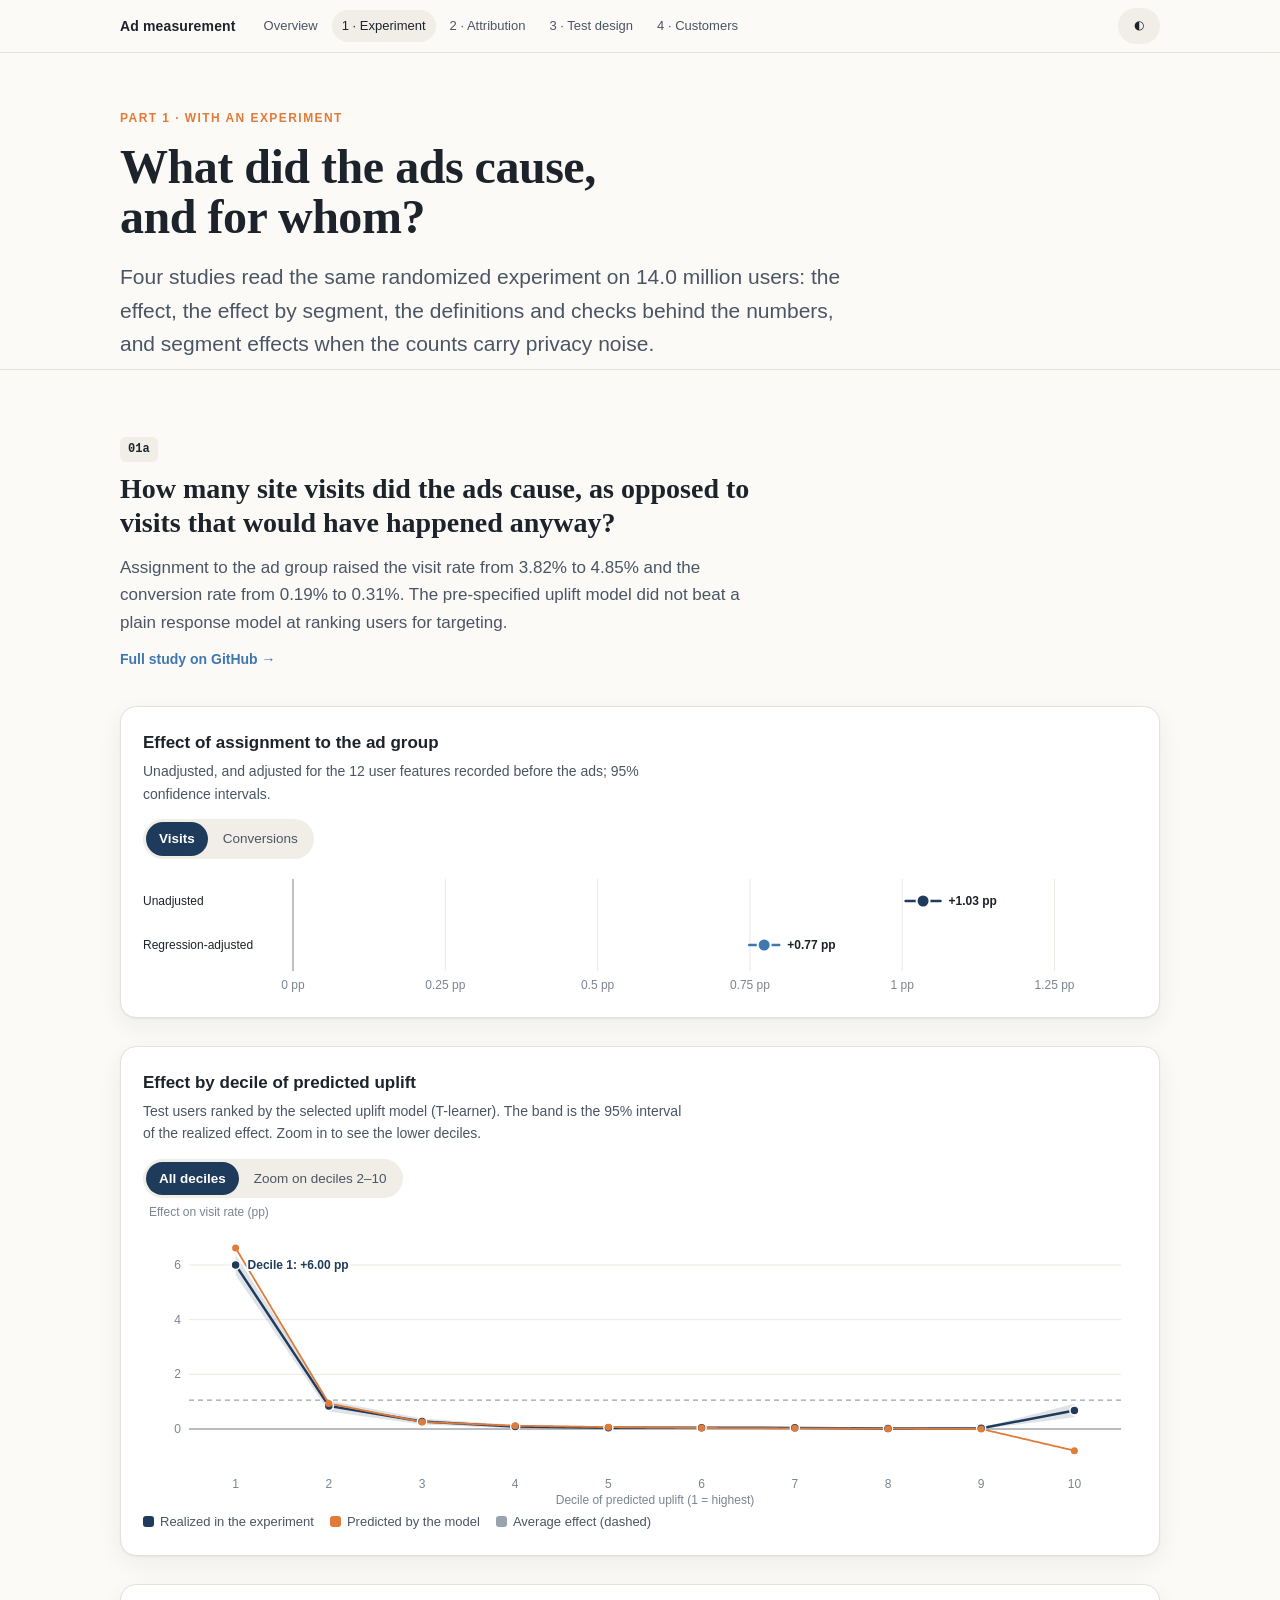
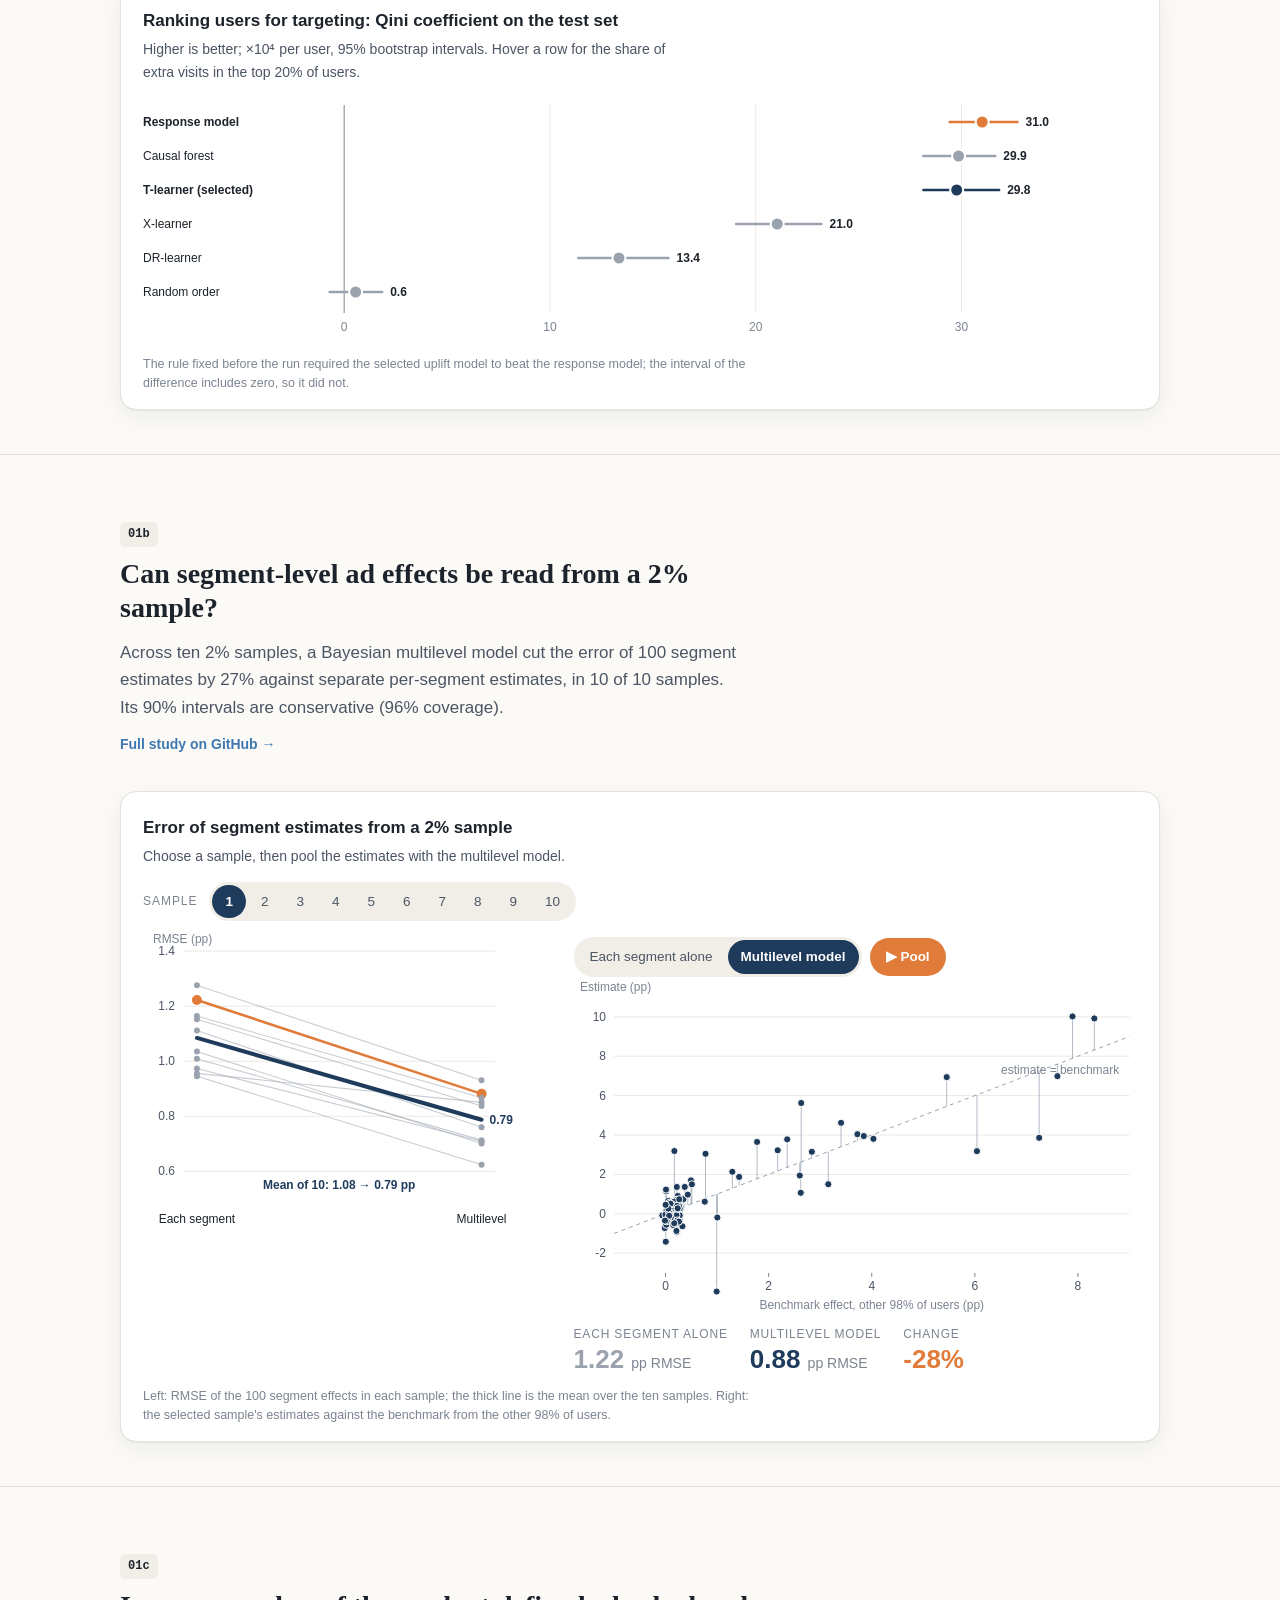
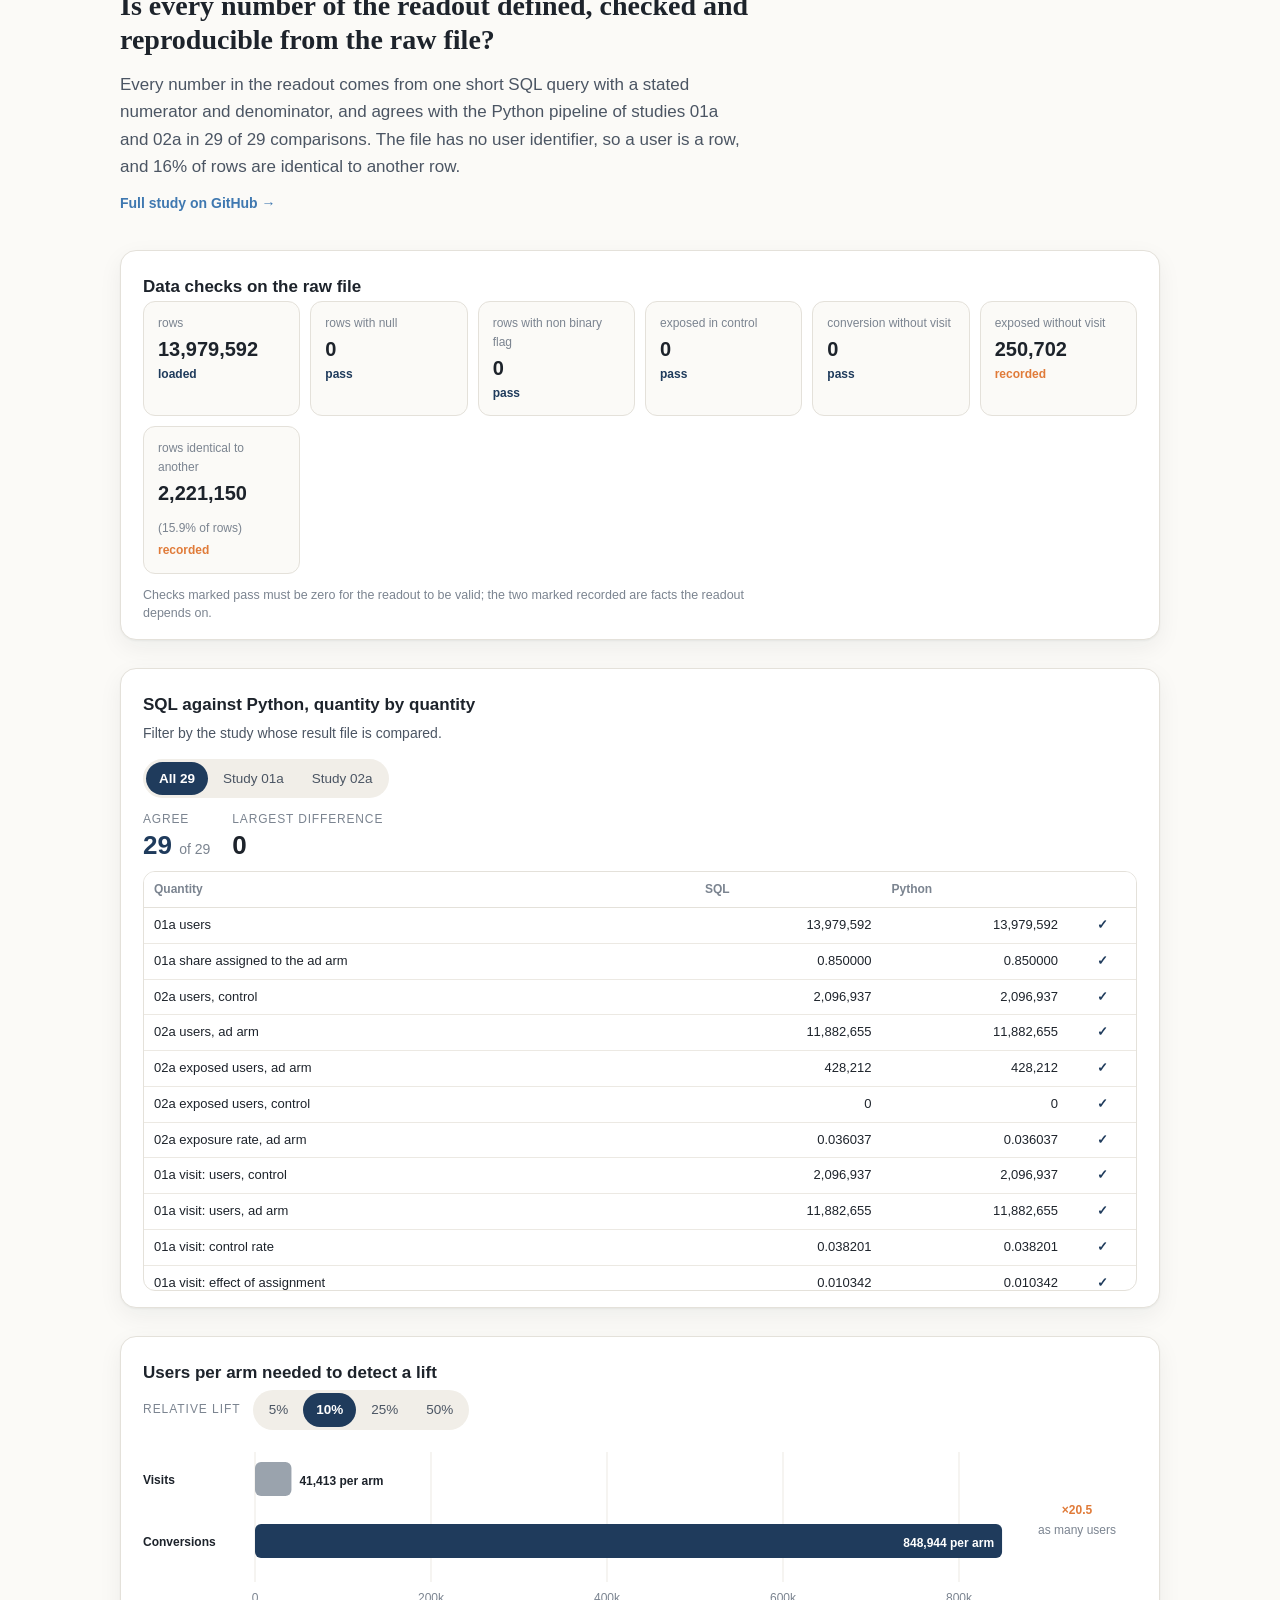
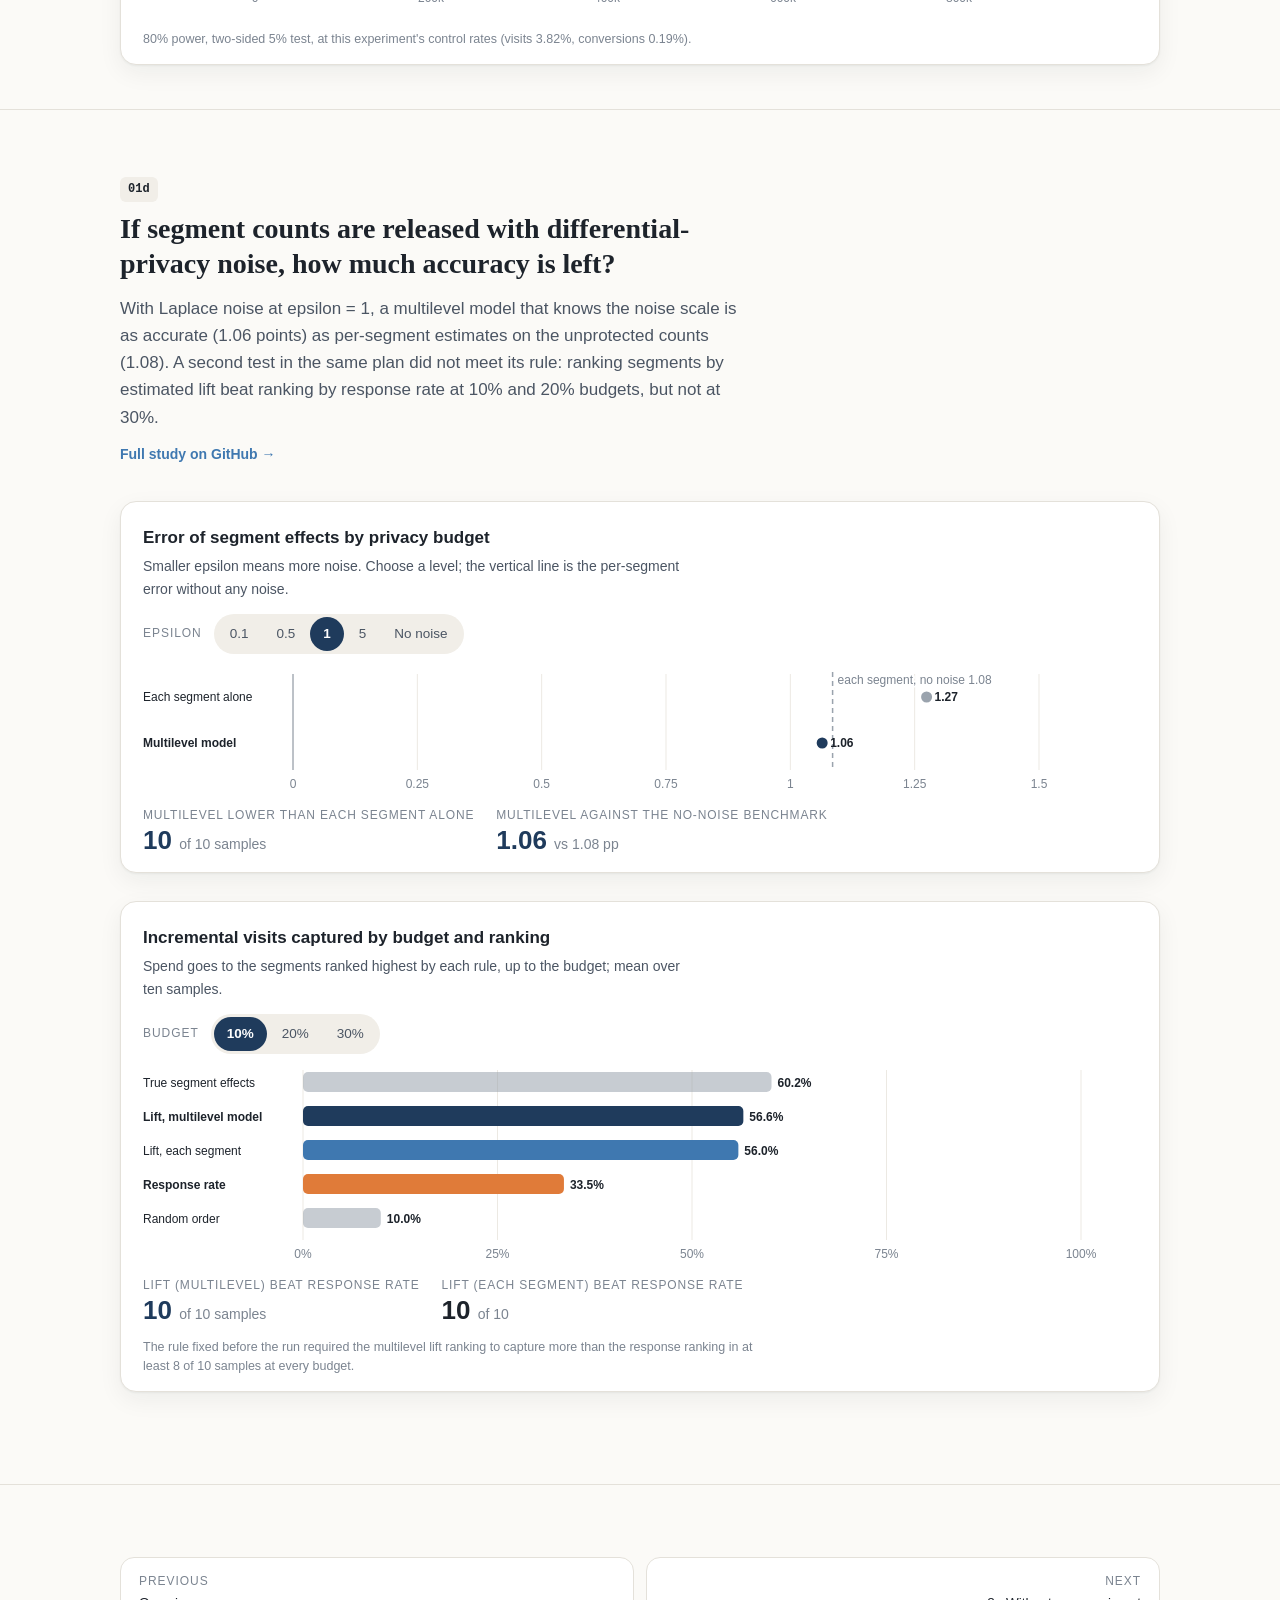
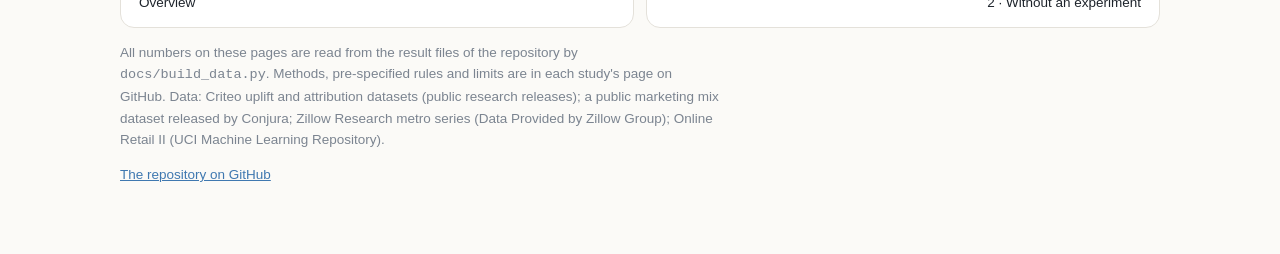
==== docs/01.html @ c1d4cd43 "Separate the 59% lift from the 59-of-100 share in figure 1 - Panel A labels the lifts as relative - " ====
<!doctype html>
<html lang="en">
<head>
<meta charset="utf-8">
<meta name="viewport" content="width=device-width, initial-scale=1">
<title>Ad Measurement: Experiment</title>
<meta name="description" content="Interactive figures for the four studies of one randomized ad experiment.">
<link rel="stylesheet" href="assets/site.css">
</head>
<body data-page="01">
<div class="top"><div class="wrap">
  <a class="brand" href="index.html" style="color:inherit;text-decoration:none">Ad measurement</a>
  <nav id="nav"><a href="index.html" data-page="index">Overview</a><a href="01.html" data-page="01">1 · Experiment</a><a href="02.html" data-page="02">2 · Attribution</a><a href="03.html" data-page="03">3 · Test design</a><a href="04.html" data-page="04">4 · Customers</a></nav>
  <button class="btn ghost toggle-theme" id="theme" type="button" aria-label="Switch light or dark theme">◐</button>
</div></div>
<header class="pagehero"><div class="wrap">
  <div class="kicker">Part 1 · With an experiment</div>
  <h1 class="serif">What did the ads cause, and for whom?</h1>
  <p class="dek">Four studies read the same randomized experiment on 14.0 million users: the effect, the effect by segment, the definitions and checks behind the numbers, and segment effects when the counts carry privacy noise.</p>
</div></header>

<section class="part" id="s01a"><div class="wrap">
  <div class="kicker study-k"><span class="code">01a</span></div>
  <h2 class="serif">How many site visits did the ads cause, as opposed to visits that would have happened anyway?</h2>
  <p class="lead">Assignment to the ad group raised the visit rate from 3.82% to 4.85% and the conversion rate from 0.19% to 0.31%. The pre-specified uplift model did not beat a plain response model at ranking users for targeting.</p>
  <a class="gh" href="https://github.com/lyz44git/ad-measurement-and-metrics/tree/main/01_with_an_experiment/01a_ad_incrementality">Full study on GitHub →</a>
  <div class="card">
    <h3>Effect of assignment to the ad group</h3>
    <p class="sub">Unadjusted, and adjusted for the 12 user features recorded before the ads; 95% confidence intervals.</p>
    <div class="ctrl"><div class="seg" id="seg-01a-eff"></div></div><div id="c-01a-eff"></div>
    
    
  </div>  <div class="card">
    <h3>Effect by decile of predicted uplift</h3>
    <p class="sub">Test users ranked by the selected uplift model (T-learner). The band is the 95% interval of the realized effect. Zoom in to see the lower deciles.</p>
    <div class="ctrl"><div class="seg" id="seg-01a-dec"></div></div><div id="c-01a-dec"></div><div class="legend"><span><i style="background:var(--navy)"></i>Realized in the experiment</span><span><i style="background:var(--orange)"></i>Predicted by the model</span><span><i style="background:var(--grey)"></i>Average effect (dashed)</span></div>
    
    
  </div>  <div class="card">
    <h3>Ranking users for targeting: Qini coefficient on the test set</h3>
    <p class="sub">Higher is better; ×10⁴ per user, 95% bootstrap intervals. Hover a row for the share of extra visits in the top 20% of users.</p>
    <div id="c-01a-qini"></div>
    <p class="note">The rule fixed before the run required the selected uplift model to beat the response model; the interval of the difference includes zero, so it did not.</p>
    
  </div>
</div></section>

<section class="part" id="s01b"><div class="wrap">
  <div class="kicker study-k"><span class="code">01b</span></div>
  <h2 class="serif">Can segment-level ad effects be read from a 2% sample?</h2>
  <p class="lead">Across ten 2% samples, a Bayesian multilevel model cut the error of 100 segment estimates by 27% against separate per-segment estimates, in 10 of 10 samples. Its 90% intervals are conservative (96% coverage).</p>
  <a class="gh" href="https://github.com/lyz44git/ad-measurement-and-metrics/tree/main/01_with_an_experiment/01b_bayesian_segment_effects">Full study on GitHub →</a>
  <div class="card">
    <h3>Error of segment estimates from a 2% sample</h3>
    <p class="sub">Choose a sample, then pool the estimates with the multilevel model.</p>
    <div class="ctrl"><span class="lab">Sample</span><div class="seg" id="seg-samples"></div></div><div class="row2 w"><div><div id="c-slope"></div></div><div><div class="ctrl"><div class="seg" id="seg-pool"><button type="button" data-v="nopool">Each segment alone</button><button type="button" data-v="bayes">Multilevel model</button></div><button class="btn" id="play-pool" type="button">▶ Pool</button></div><div id="c-scatter"></div><div class="readout" id="ro-seg"></div></div></div>
    <p class="note">Left: RMSE of the 100 segment effects in each sample; the thick line is the mean over the ten samples. Right: the selected sample's estimates against the benchmark from the other 98% of users.</p>
    
  </div>
</div></section>

<section class="part" id="s01c"><div class="wrap">
  <div class="kicker study-k"><span class="code">01c</span></div>
  <h2 class="serif">Is every number of the readout defined, checked and reproducible from the raw file?</h2>
  <p class="lead">Every number in the readout comes from one short SQL query with a stated numerator and denominator, and agrees with the Python pipeline of studies 01a and 02a in 29 of 29 comparisons. The file has no user identifier, so a user is a row, and 16% of rows are identical to another row.</p>
  <a class="gh" href="https://github.com/lyz44git/ad-measurement-and-metrics/tree/main/01_with_an_experiment/01c_sql_metric_readout">Full study on GitHub →</a>
  <div class="card">
    <h3>Data checks on the raw file</h3>
    
    <div id="c-01c-checks" class="chks"></div>
    <p class="note">Checks marked pass must be zero for the readout to be valid; the two marked recorded are facts the readout depends on.</p>
    
  </div>  <div class="card">
    <h3>SQL against Python, quantity by quantity</h3>
    <p class="sub">Filter by the study whose result file is compared.</p>
    <div class="ctrl"><div class="seg" id="seg-01c"></div></div><div class="readout" id="ro-01c" style="margin-bottom:10px"></div><div class="tblwrap" id="c-01c-recon"></div>
    
    
  </div>  <div class="card">
    <h3>Users per arm needed to detect a lift</h3>
    
    <div class="ctrl"><span class="lab">Relative lift</span><div class="seg" id="seg-lift"></div></div><div id="c-size"></div>
    <p class="note">80% power, two-sided 5% test, at this experiment's control rates (visits 3.82%, conversions 0.19%).</p>
    
  </div>
</div></section>

<section class="part" id="s01d"><div class="wrap">
  <div class="kicker study-k"><span class="code">01d</span></div>
  <h2 class="serif">If segment counts are released with differential-privacy noise, how much accuracy is left?</h2>
  <p class="lead">With Laplace noise at epsilon = 1, a multilevel model that knows the noise scale is as accurate (1.06 points) as per-segment estimates on the unprotected counts (1.08). A second test in the same plan did not meet its rule: ranking segments by estimated lift beat ranking by response rate at 10% and 20% budgets, but not at 30%.</p>
  <a class="gh" href="https://github.com/lyz44git/ad-measurement-and-metrics/tree/main/01_with_an_experiment/01d_private_segment_effects">Full study on GitHub →</a>
  <div class="card">
    <h3>Error of segment effects by privacy budget</h3>
    <p class="sub">Smaller epsilon means more noise. Choose a level; the vertical line is the per-segment error without any noise.</p>
    <div class="ctrl"><span class="lab">Epsilon</span><div class="seg" id="seg-01d-eps"></div></div><div id="c-01d-eps"></div><div class="readout" id="ro-01d-eps"></div>
    
    
  </div>  <div class="card">
    <h3>Incremental visits captured by budget and ranking</h3>
    <p class="sub">Spend goes to the segments ranked highest by each rule, up to the budget; mean over ten samples.</p>
    <div class="ctrl"><span class="lab">Budget</span><div class="seg" id="seg-01d-budget"></div></div><div id="c-01d-alloc"></div><div class="readout" id="ro-01d-alloc"></div>
    <p class="note">The rule fixed before the run required the multilevel lift ranking to capture more than the response ranking in at least 8 of 10 samples at every budget.</p>
    
  </div>
</div></section>
<footer><div class="wrap">
  <div class="pager"><a href="index.html"><small>Previous</small>Overview</a><a class="next" href="02.html"><small>Next</small>2 · Without an experiment</a></div>
  <p>All numbers on these pages are read from the result files of the repository by <code>docs/build_data.py</code>. Methods, pre-specified rules and limits are in each study's page on GitHub. Data: Criteo uplift and attribution datasets (public research releases); a public marketing mix dataset released by Conjura; Zillow Research metro series (Data Provided by Zillow Group); Online Retail II (UCI Machine Learning Repository).</p>
  <p><a href="https://github.com/lyz44git/ad-measurement-and-metrics">The repository on GitHub</a></p>
</div></footer>
<div id="tip" role="tooltip"></div>
<script src="data.js"></script>
<script src="assets/explorer.js?v=20261118d"></script>
</body>
</html>
---- docs/assets/site.css ----
:root {
  --paper: #fbfaf7; --card: #ffffff; --ink: #1d232b; --ink2: #4b5563; --muted: #7b8490; --rule: #e4e1da; --grid: #ece9e3;
  --navy: #1f3b5c; --blue: #3f78b0; --light: #a9c4de; --pale: #dfe6ee; --grey: #9aa3ad; --orange: #e07b39; --orange-soft: #f6d9c4;
  --chip: #f1eee8; --chip-on: #1f3b5c; --chip-on-ink: #ffffff; --on: #ffffff; --shadow: 0 1px 2px rgba(20,30,40,.05), 0 8px 24px rgba(20,30,40,.06);
}
@media (prefers-color-scheme: dark) {
  :root:not([data-theme="light"]) {
    --paper: #11151b; --card: #171c23; --ink: #e8ebef; --ink2: #b6bec8; --muted: #8b95a1; --rule: #2a313b; --grid: #232a33;
    --navy: #8fb4e0; --blue: #5b93cf; --light: #3d5f86; --pale: #2c3a4b; --grey: #6b7581; --orange: #f0955a; --orange-soft: #4a3020;
    --chip: #222932; --chip-on: #8fb4e0; --chip-on-ink: #11151b; --on: #11151b; --shadow: 0 1px 2px rgba(0,0,0,.3), 0 8px 24px rgba(0,0,0,.25);
  }
}
:root[data-theme="dark"] {
  --paper: #11151b; --card: #171c23; --ink: #e8ebef; --ink2: #b6bec8; --muted: #8b95a1; --rule: #2a313b; --grid: #232a33;
  --navy: #8fb4e0; --blue: #5b93cf; --light: #3d5f86; --pale: #2c3a4b; --grey: #6b7581; --orange: #f0955a; --orange-soft: #4a3020;
  --chip: #222932; --chip-on: #8fb4e0; --chip-on-ink: #11151b; --on: #11151b; --shadow: 0 1px 2px rgba(0,0,0,.3), 0 8px 24px rgba(0,0,0,.25);
}
* { box-sizing: border-box; }
html { scroll-behavior: smooth; }
body { margin: 0; background: var(--paper); color: var(--ink); font: 16px/1.6 -apple-system, BlinkMacSystemFont, "Segoe UI", "Helvetica Neue", Arial, sans-serif; -webkit-font-smoothing: antialiased; }
.wrap { max-width: 1080px; margin: 0 auto; padding: 0 20px; }
.serif { font-family: "Iowan Old Style", "Palatino Linotype", Palatino, Georgia, serif; }
a { color: var(--blue); }

/* header */
.top { position: sticky; top: 0; z-index: 20; background: color-mix(in srgb, var(--paper) 88%, transparent); backdrop-filter: blur(8px); border-bottom: 1px solid var(--rule); }
.top .wrap { display: flex; align-items: center; gap: 18px; height: 52px; overflow-x: auto; scrollbar-width: none; }
.top .brand { font-weight: 650; font-size: 14px; white-space: nowrap; letter-spacing: .01em; }
.top nav { display: flex; gap: 4px; }
.top nav a { color: var(--ink2); text-decoration: none; font-size: 13px; padding: 6px 10px; border-radius: 999px; white-space: nowrap; transition: background .2s, color .2s; }
.top nav a.on, .top nav a:hover { background: var(--chip); color: var(--ink); }

.hero { padding: 72px 0 40px; }
.kicker { text-transform: uppercase; letter-spacing: .12em; font-size: 12px; color: var(--orange); font-weight: 650; }
h1 { font-size: clamp(34px, 6vw, 60px); line-height: 1.04; margin: 14px 0 18px; font-weight: 600; letter-spacing: -.01em; max-width: 15ch; }
.dek { font-size: clamp(17px, 2.2vw, 21px); color: var(--ink2); max-width: 62ch; margin: 0; }
.stats { display: grid; grid-template-columns: repeat(3, 1fr); gap: 1px; background: var(--rule); border: 1px solid var(--rule); border-radius: 14px; overflow: hidden; margin-top: 40px; }
.stat { background: var(--card); padding: 22px 22px 20px; }
.stat .n { font-size: clamp(28px, 4.4vw, 44px); font-weight: 650; font-variant-numeric: tabular-nums; letter-spacing: -.02em; line-height: 1.1; }
.stat .l { color: var(--ink2); font-size: 14px; margin-top: 6px; }
.stat .n .vs { color: var(--muted); font-weight: 400; font-size: .55em; margin: 0 .25em; }
.stat .n .o { color: var(--orange); }

/* sections */
section.part { padding: 64px 0 16px; border-top: 1px solid var(--rule); }
.part h2 { font-size: clamp(26px, 3.6vw, 36px); line-height: 1.15; margin: 10px 0 14px; font-weight: 600; max-width: 26ch; }
.part > .wrap > p.lead { color: var(--ink2); max-width: 66ch; margin: 0 0 8px; font-size: 17px; }
.card { background: var(--card); border: 1px solid var(--rule); border-radius: 16px; box-shadow: var(--shadow); padding: 22px 22px 16px; margin: 28px 0; }
.card h3 { font-size: 17px; margin: 0; font-weight: 650; }
.card .sub { color: var(--ink2); font-size: 14px; margin: 4px 0 14px; max-width: 70ch; }
.card .note { color: var(--muted); font-size: 12.5px; margin: 12px 0 0; line-height: 1.5; max-width: 90ch; }
.card .src { font-size: 12px; color: var(--muted); margin-top: 6px; }
.card .src a { color: var(--muted); }
.row2 { display: grid; grid-template-columns: minmax(0, 1fr) minmax(0, 1fr); gap: 28px; align-items: start; }
.row2 > *, .card { min-width: 0; }
.row2.w { grid-template-columns: minmax(0, 5fr) minmax(0, 7fr); }
.row2.v { grid-template-columns: minmax(0, 7fr) minmax(0, 5fr); }
@media (max-width: 760px) { .row2, .row2.w, .row2.v { grid-template-columns: minmax(0, 1fr); } .stats { grid-template-columns: 1fr; } .hero { padding-top: 44px; } }

/* controls */
.ctrl { display: flex; flex-wrap: wrap; gap: 8px; align-items: center; margin: 4px 0 12px; }
.ctrl .lab { font-size: 12px; color: var(--muted); text-transform: uppercase; letter-spacing: .08em; margin-right: 4px; }
.seg { display: inline-flex; background: var(--chip); border-radius: 999px; padding: 3px; gap: 2px; flex-wrap: wrap; }
.seg button, .btn { font: inherit; font-size: 13.5px; border: 0; background: transparent; color: var(--ink2); padding: 6px 13px; border-radius: 999px; cursor: pointer; transition: background .2s, color .2s, transform .1s; }
.seg button[aria-pressed="true"] { background: var(--chip-on); color: var(--chip-on-ink); font-weight: 600; }
.seg button:hover:not([aria-pressed="true"]) { color: var(--ink); }
.btn { background: var(--orange); color: var(--on); font-weight: 600; padding: 8px 16px; }
.btn.ghost { background: var(--chip); color: var(--ink); font-weight: 500; }
.btn:active, .seg button:active { transform: scale(.97); }
button:focus-visible { outline: 2px solid var(--orange); outline-offset: 2px; }

/* readouts */
.readout { display: flex; gap: 22px; flex-wrap: wrap; margin: 6px 0 0; }
.readout .k { font-size: 12px; color: var(--muted); text-transform: uppercase; letter-spacing: .07em; }
.readout .v { font-size: 26px; font-weight: 650; font-variant-numeric: tabular-nums; line-height: 1.2; }
.readout .v small { font-size: 14px; color: var(--muted); font-weight: 500; }
.legend { display: flex; flex-wrap: wrap; gap: 6px 16px; font-size: 13px; color: var(--ink2); margin: 2px 0 6px; }
.legend i { display: inline-block; width: 11px; height: 11px; border-radius: 3px; margin-right: 6px; vertical-align: -1px; }
.legend b { font-variant-numeric: tabular-nums; color: var(--ink); font-weight: 600; }

/* svg */
svg { display: block; overflow: visible; max-width: 100%; }
svg text { fill: var(--ink2); font-size: 12px; font-family: inherit; }
svg .t-ink { fill: var(--ink); }
svg .t-strong { fill: var(--ink); font-weight: 650; }
svg .t-muted { fill: var(--muted); }
svg .t-orange { fill: var(--orange); font-weight: 650; }
svg .t-navy { fill: var(--navy); font-weight: 650; }
svg .t-on { fill: var(--on); }
svg .halo { paint-order: stroke; stroke: var(--card); stroke-width: 4px; stroke-linejoin: round; }
svg .axis { stroke: var(--muted); stroke-width: 1; }
svg .gridl { stroke: var(--grid); stroke-width: 1; }
svg .f-navy { fill: var(--navy); } svg .f-blue { fill: var(--blue); } svg .f-light { fill: var(--light); } svg .f-pale { fill: var(--pale); }
svg .f-grey { fill: var(--grey); } svg .f-orange { fill: var(--orange); } svg .f-osoft { fill: var(--orange-soft); } svg .f-card { fill: var(--card); }
svg .s-navy { stroke: var(--navy); } svg .s-grey { stroke: var(--grey); } svg .s-orange { stroke: var(--orange); } svg .s-blue { stroke: var(--blue); } svg .s-card { stroke: var(--card); }
svg .sq { transition: fill .45s ease; }
svg .hot { cursor: pointer; }
.fade { transition: opacity .4s ease; }

#tip { position: fixed; pointer-events: none; z-index: 50; background: var(--ink); color: var(--paper); font-size: 12.5px; line-height: 1.4; padding: 7px 10px; border-radius: 8px; opacity: 0; transform: translateY(4px); transition: opacity .12s, transform .12s; max-width: 260px; }
#tip.on { opacity: 1; transform: none; }

footer { border-top: 1px solid var(--rule); margin-top: 48px; padding: 32px 0 60px; color: var(--muted); font-size: 13.5px; }
footer p { max-width: 80ch; }
.toggle-theme { margin-left: auto; font-size: 12px; }

/* study pages */
.pagehero { padding: 56px 0 8px; }
.pagehero h1 { font-size: clamp(30px, 5vw, 48px); max-width: 22ch; }
.study-k { display: inline-flex; gap: 10px; align-items: center; }
.study-k .code { font-family: ui-monospace, SFMono-Regular, Menlo, monospace; font-size: 12px; background: var(--chip); color: var(--ink); padding: 3px 8px; border-radius: 6px; letter-spacing: 0; text-transform: none; }
.gh { display: inline-flex; align-items: center; gap: 6px; font-size: 14px; font-weight: 600; text-decoration: none; color: var(--blue); margin: 4px 0 8px; }
.gh:hover { text-decoration: underline; }
.explore { display: flex; justify-content: flex-end; margin: -8px 0 8px; }
.explore a { font-size: 14px; font-weight: 600; text-decoration: none; color: var(--chip-on-ink); background: var(--chip-on); padding: 9px 16px; border-radius: 999px; }
.pager { display: flex; justify-content: space-between; gap: 12px; margin: 40px 0 0; flex-wrap: wrap; }
.pager a { flex: 1 1 240px; border: 1px solid var(--rule); background: var(--card); border-radius: 14px; padding: 14px 18px; text-decoration: none; color: var(--ink); }
.pager a small { display: block; color: var(--muted); font-size: 12px; text-transform: uppercase; letter-spacing: .08em; }
.pager a.next { text-align: right; }
.chks { display: grid; grid-template-columns: repeat(auto-fill, minmax(150px, 1fr)); gap: 10px; }
.chk { border: 1px solid var(--rule); border-radius: 12px; padding: 12px 14px; background: var(--paper); }
.chk .k { font-size: 12px; color: var(--muted); }
.chk .v { font-size: 20px; font-weight: 650; font-variant-numeric: tabular-nums; }
.chk .v small { font-size: 12px; color: var(--muted); font-weight: 500; }
.chk .s { font-size: 12px; font-weight: 600; color: var(--navy); }
.chk.info .s { color: var(--orange); }
.tblwrap { max-height: 420px; overflow: auto; border: 1px solid var(--rule); border-radius: 12px; }
.tbl { width: 100%; border-collapse: collapse; font-size: 13px; }
.tbl th { position: sticky; top: 0; background: var(--card); text-align: left; font-weight: 600; color: var(--muted); font-size: 12px; padding: 8px 10px; border-bottom: 1px solid var(--rule); }
.tbl td { padding: 7px 10px; border-bottom: 1px solid var(--grid); }
.tbl td.num { text-align: right; font-variant-numeric: tabular-nums; white-space: nowrap; }
.tbl td.ok { color: var(--navy); font-weight: 700; text-align: center; }
.tbl tbody tr { animation: rowin .35s ease both; }
@keyframes rowin { from { opacity: 0; transform: translateY(4px); } to { opacity: 1; transform: none; } }
@media (prefers-reduced-motion: reduce) { .tbl tbody tr { animation: none; } }
.heat { width: 100%; border-collapse: separate; border-spacing: 4px; font-size: 13px; }
.heat th { font-weight: 600; color: var(--muted); font-size: 12px; text-align: left; padding: 4px 6px; }
.heat thead th { text-align: center; }
.heat td { position: relative; height: 46px; border-radius: 8px; text-align: center; font-weight: 650; font-variant-numeric: tabular-nums; background: color-mix(in srgb, var(--navy) calc(var(--a) * 100%), var(--paper)); transition: transform .15s, box-shadow .15s; }
.heat td span { position: relative; color: var(--ink); }
.heat td[style*="--a:0.9"] span, .heat td[style*="--a:1.0"] span, .heat td[style*="--a:0.6"] span, .heat td[style*="--a:0.7"] span, .heat td[style*="--a:0.8"] span { color: var(--on); }
.heat tr.hl th { color: var(--ink); }
.heat td.hl, .heat tr.hl td { box-shadow: inset 0 0 0 2px var(--orange); }
details.more { margin-top: 10px; }
details.more summary { cursor: pointer; font-weight: 600; font-size: 14px; color: var(--ink2); }
@media (max-width: 760px) { .heat { font-size: 12px; border-spacing: 2px; } .heat td { height: 40px; } }
body:not([data-page="index"]) .part h2 { font-size: clamp(22px, 2.8vw, 28px); max-width: 46ch; line-height: 1.22; }
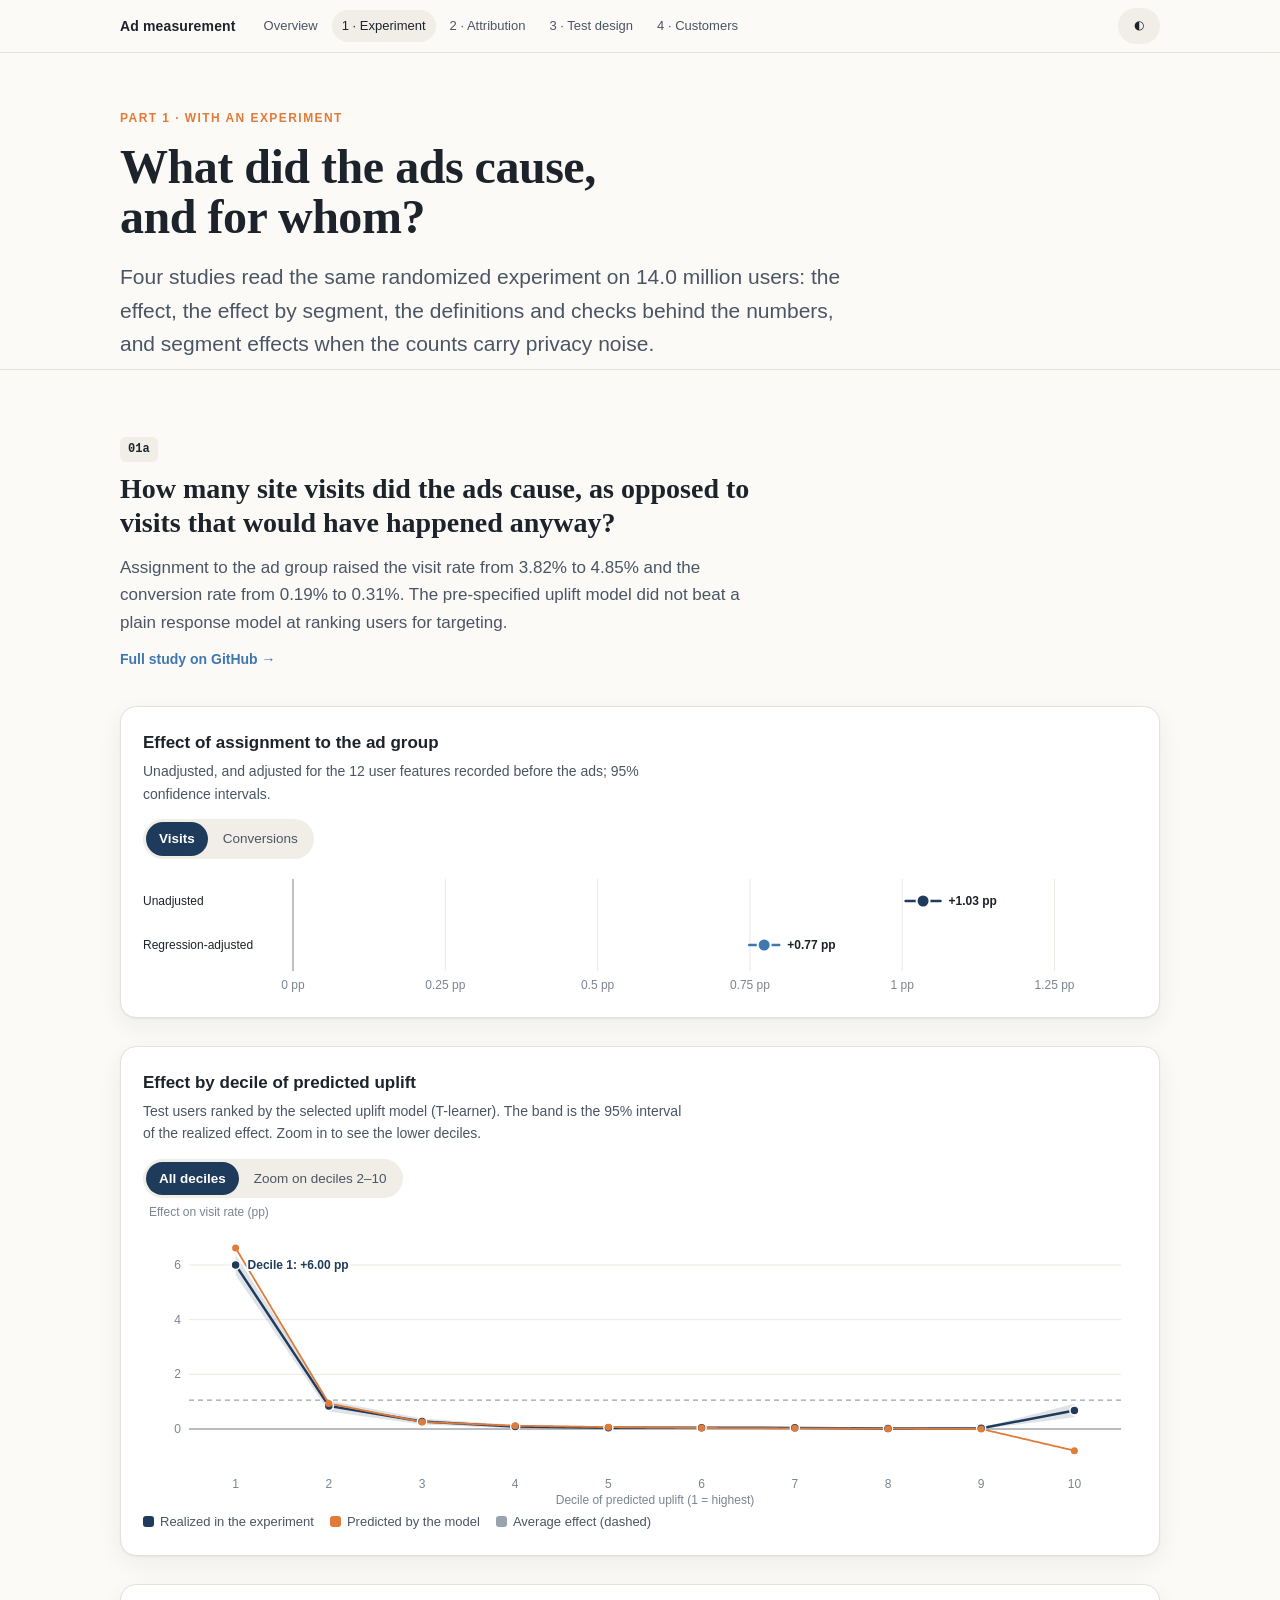
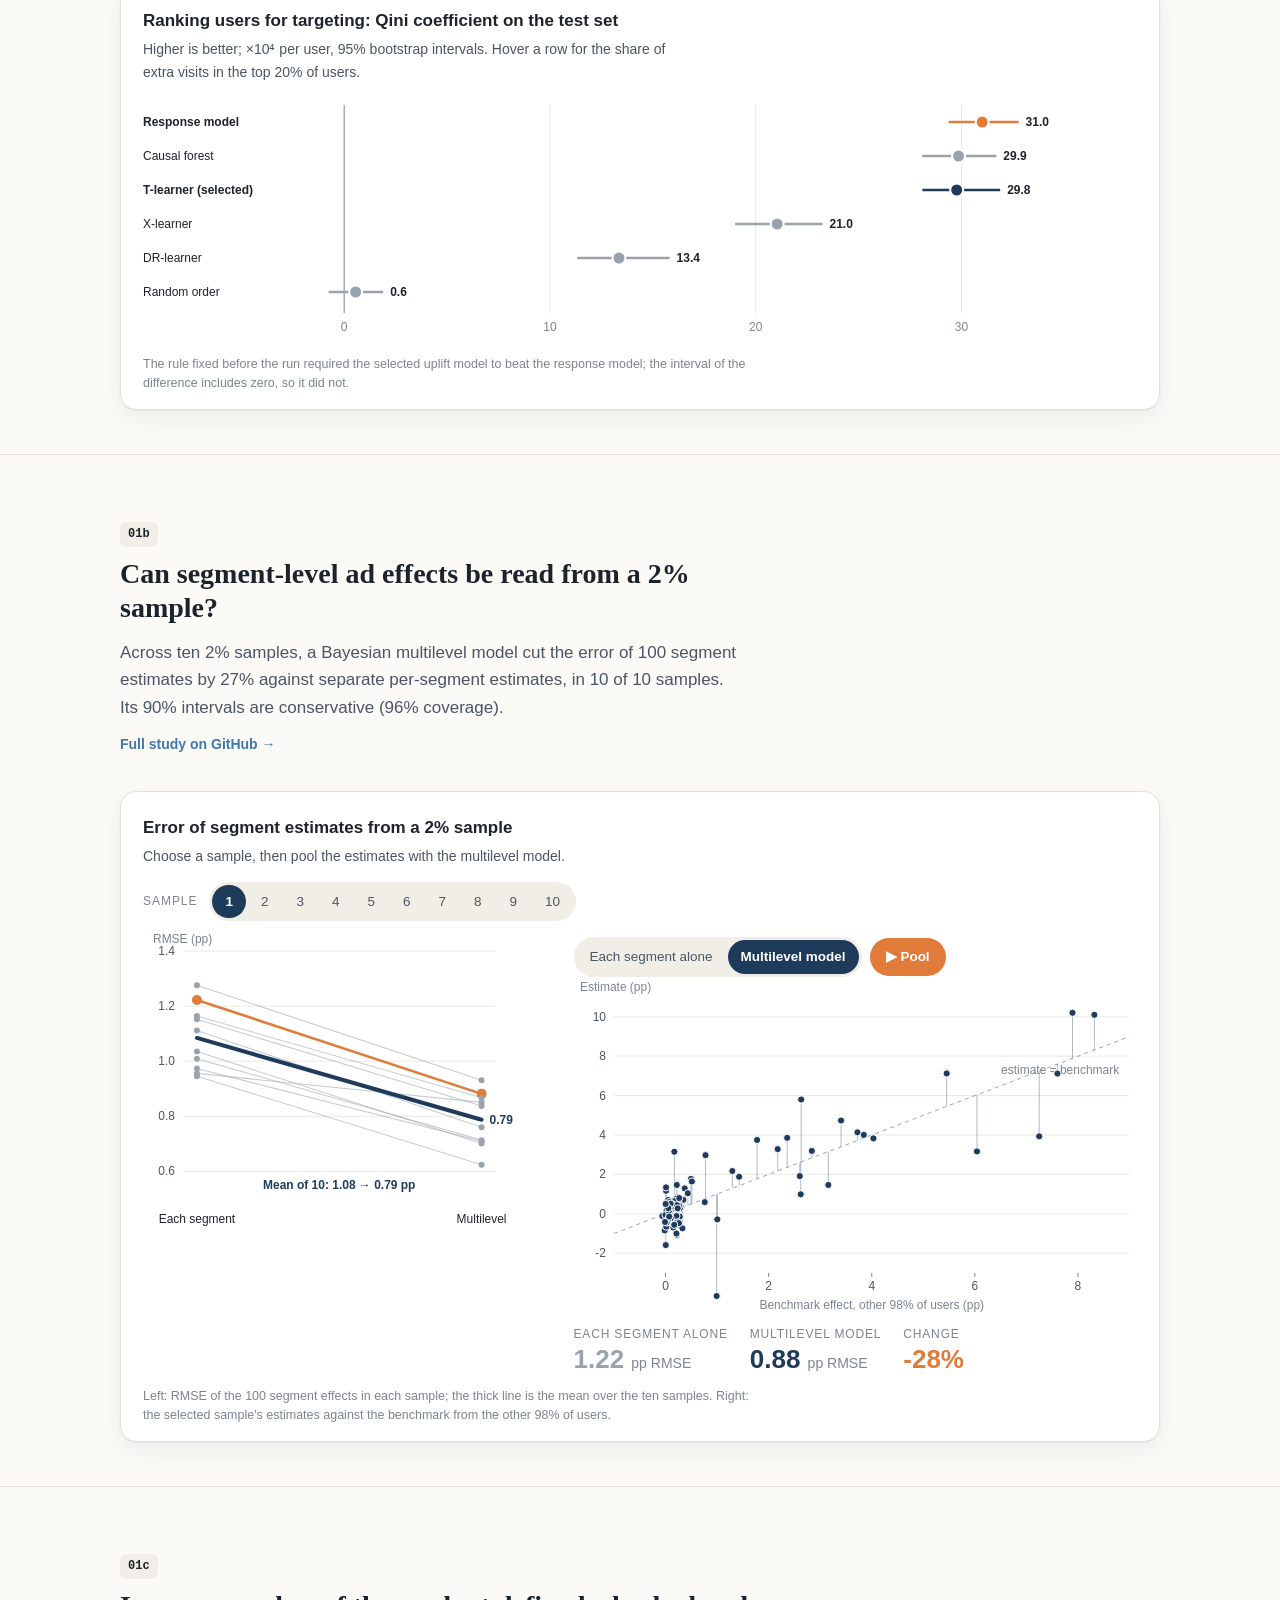
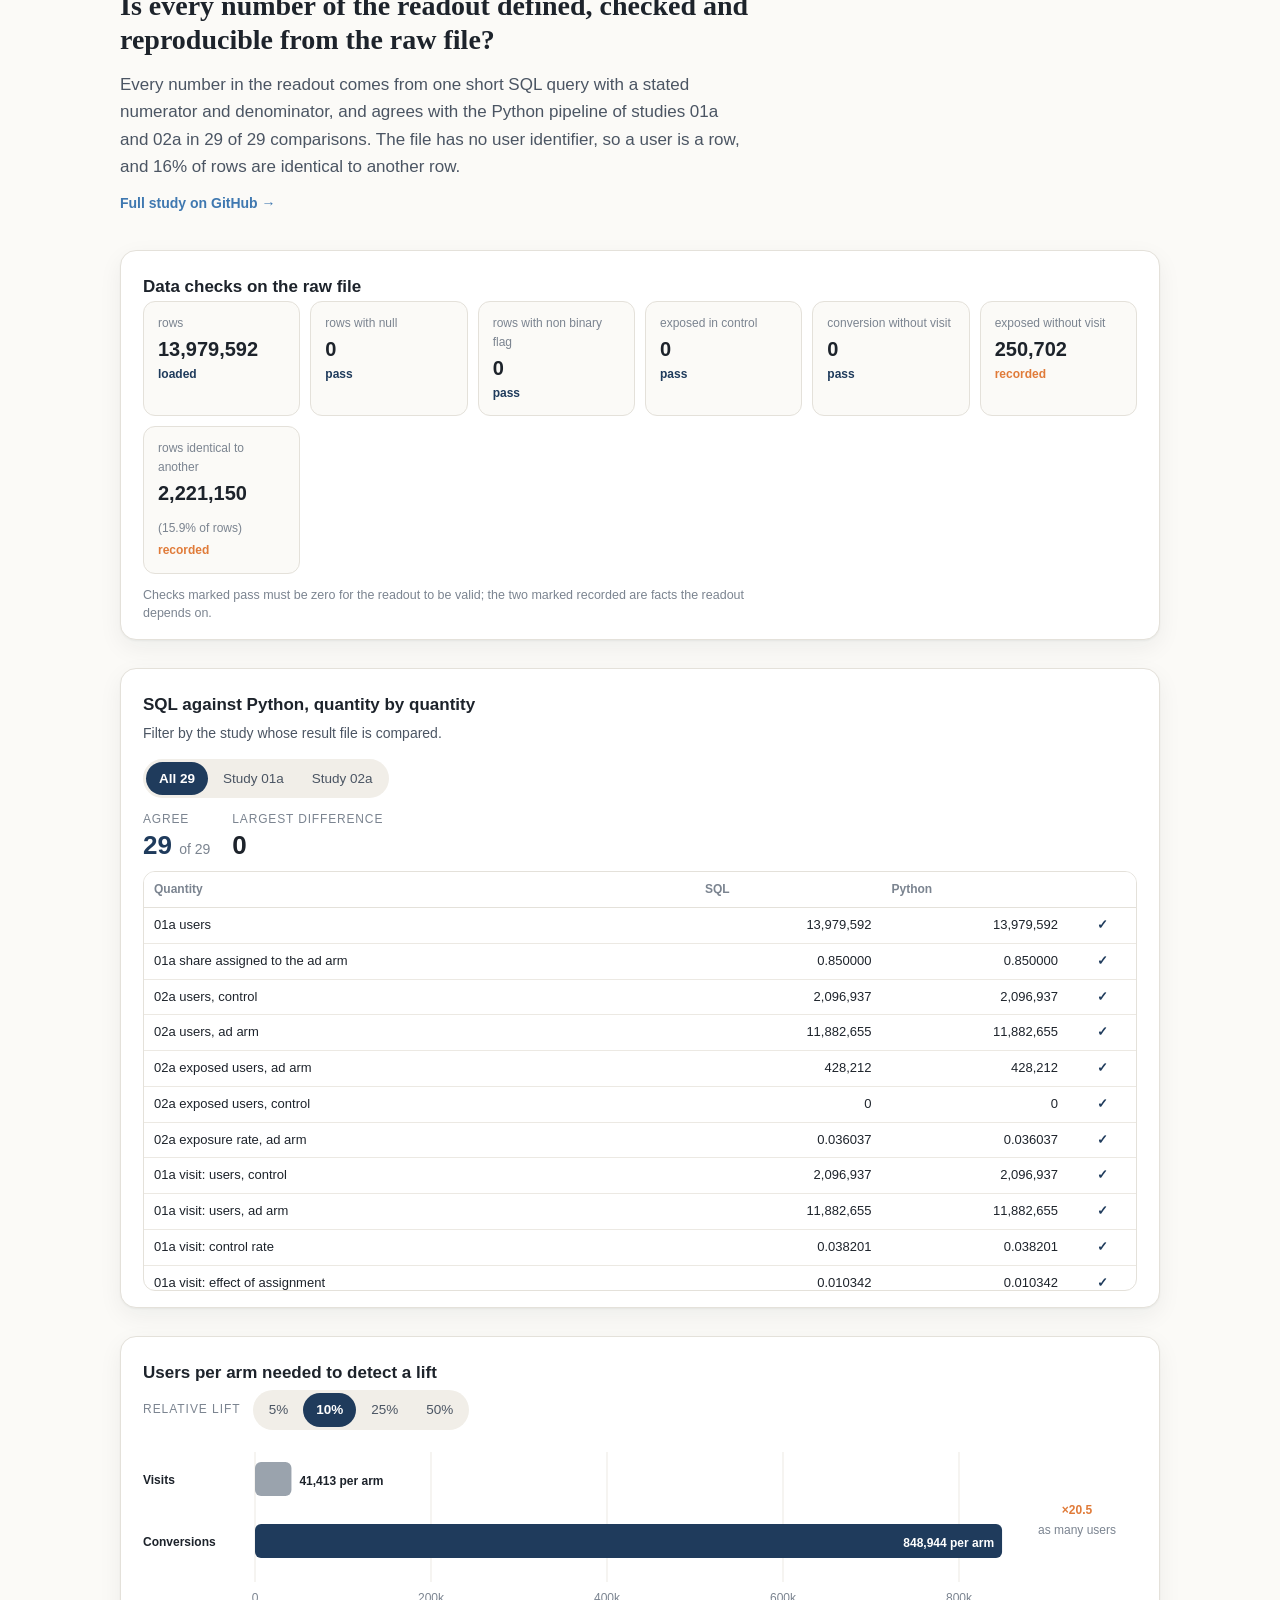
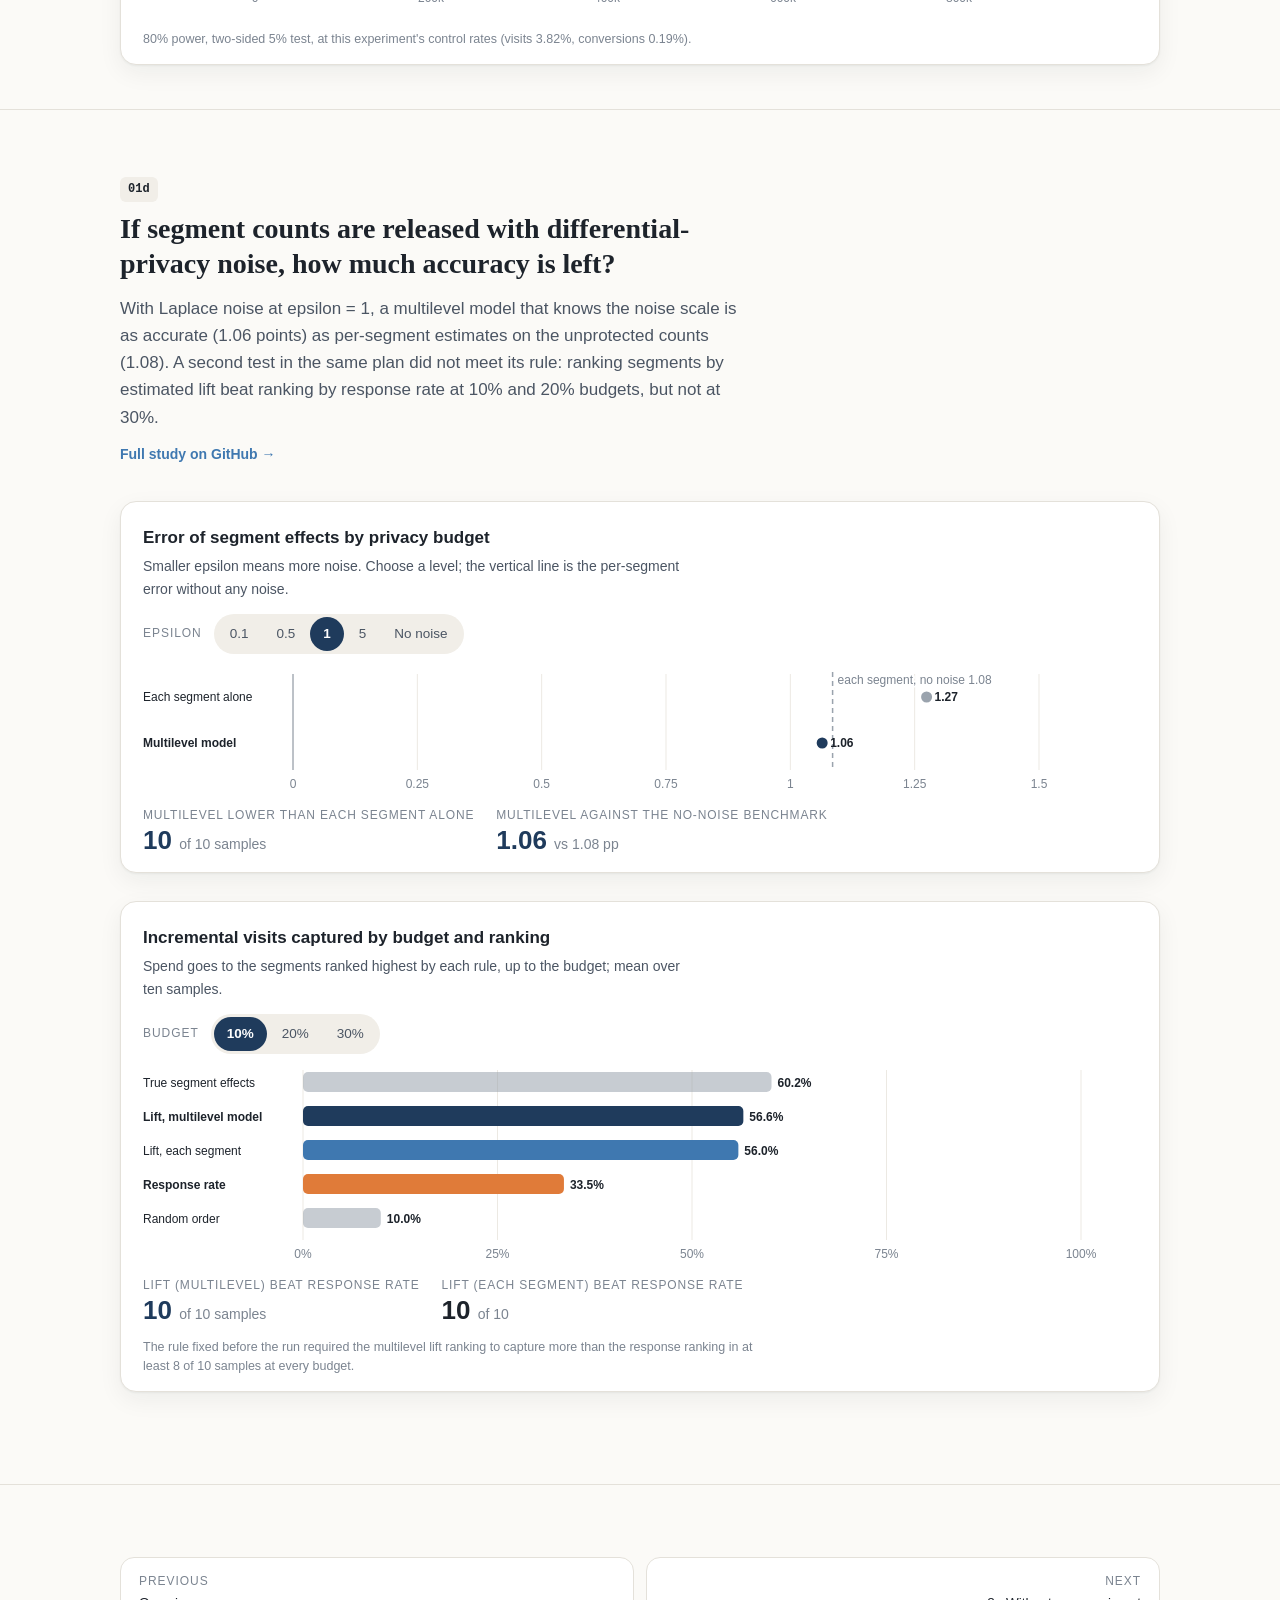
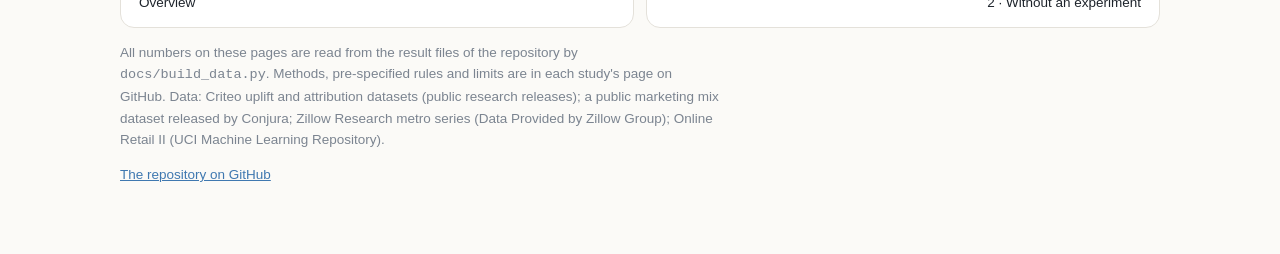
==== commit 0b4b1d39: "Decile panel on a broken axis with continuous lines; rates chart shows only relative changes - Effec" ====
--- a/docs/01.html
+++ b/docs/01.html
@@ -111,6 +111,6 @@
 </div></footer>
 <div id="tip" role="tooltip"></div>
 <script src="data.js"></script>
-<script src="assets/explorer.js?v=20261118d"></script>
+<script src="assets/explorer.js?v=20261118f"></script>
 </body>
 </html>
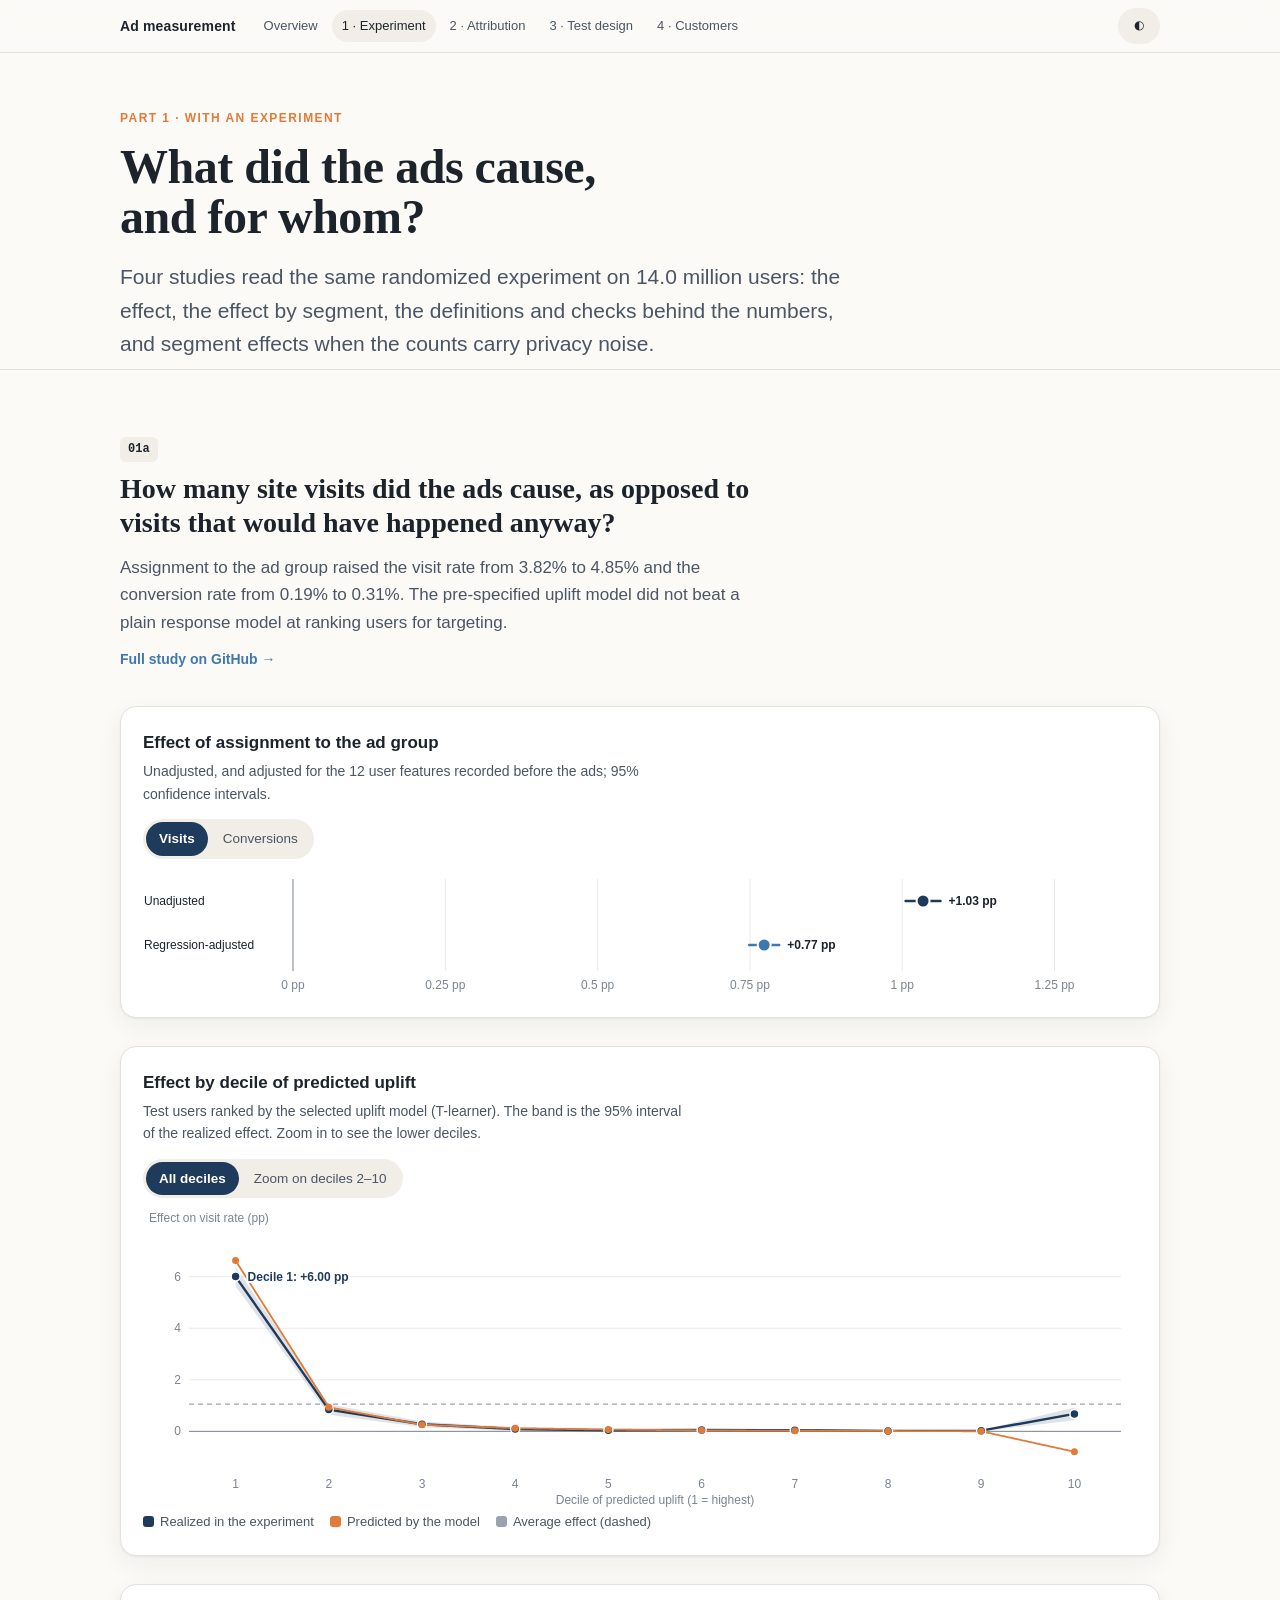
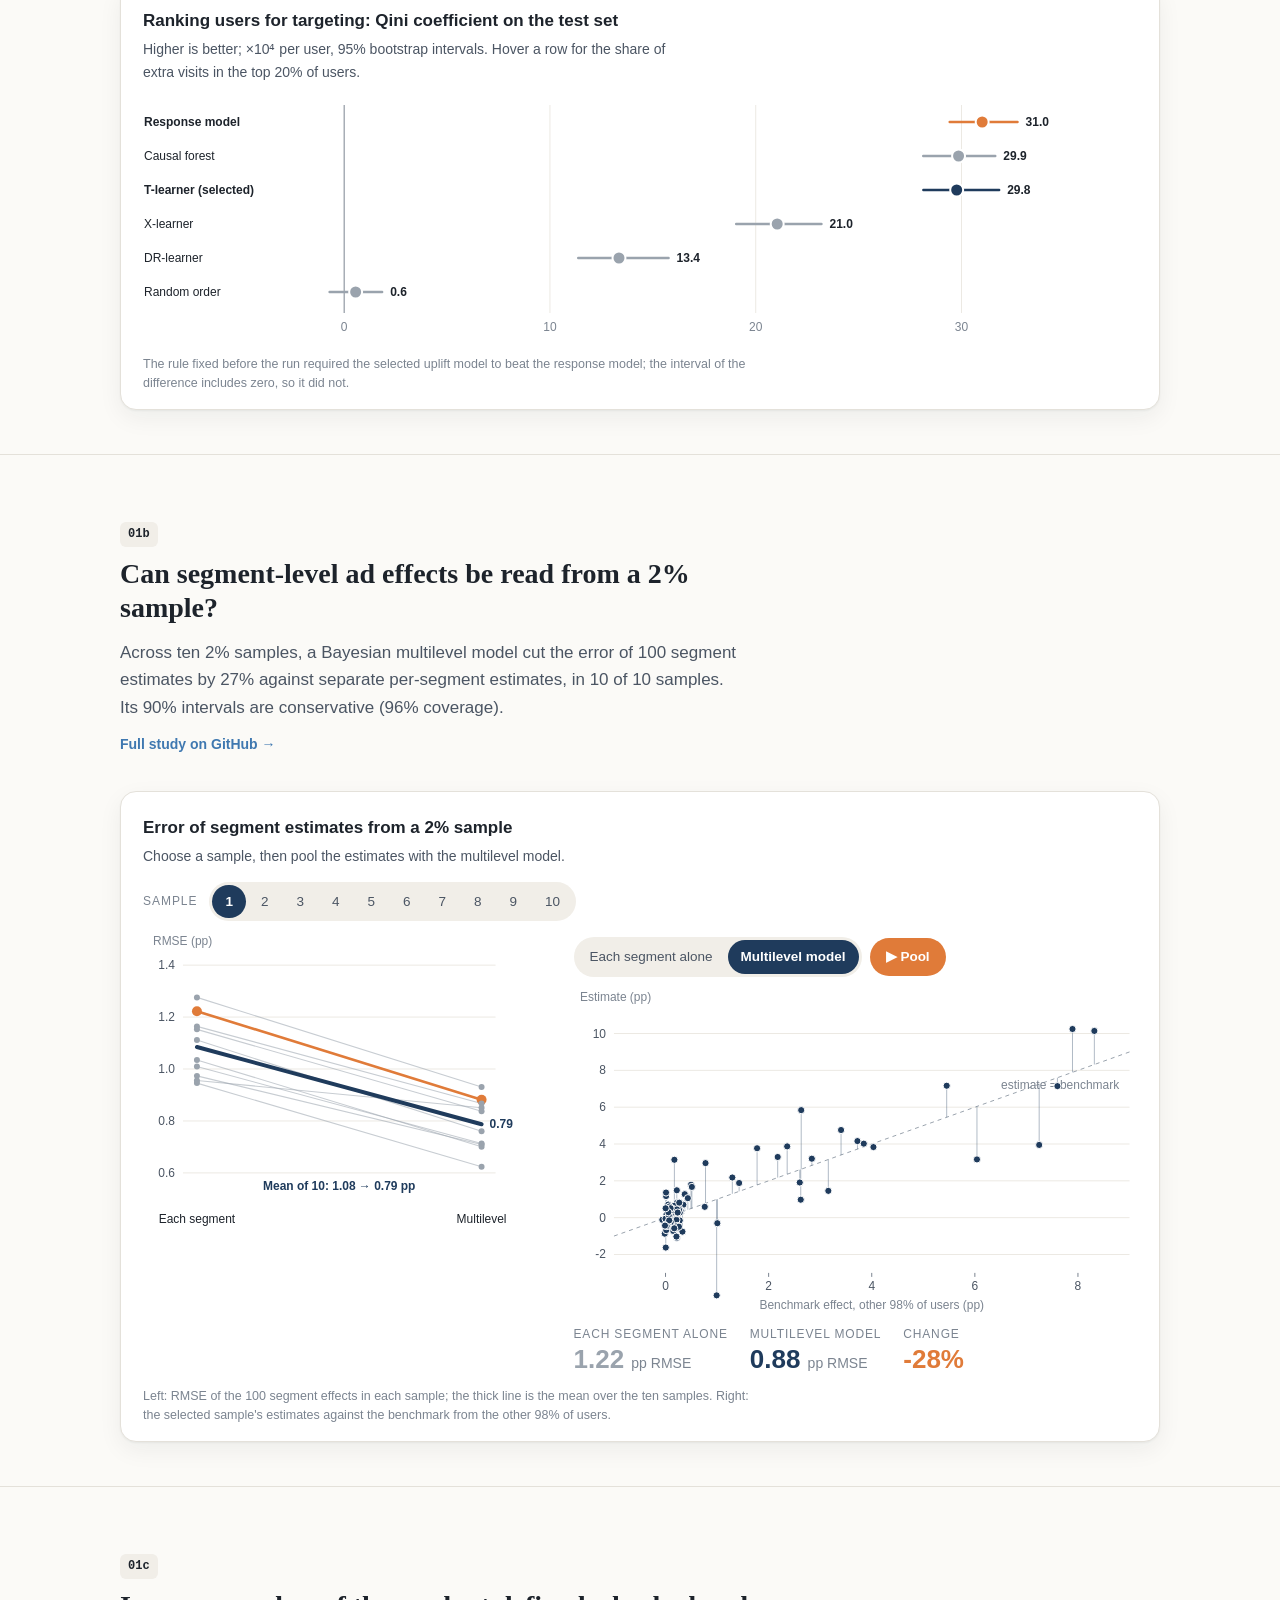
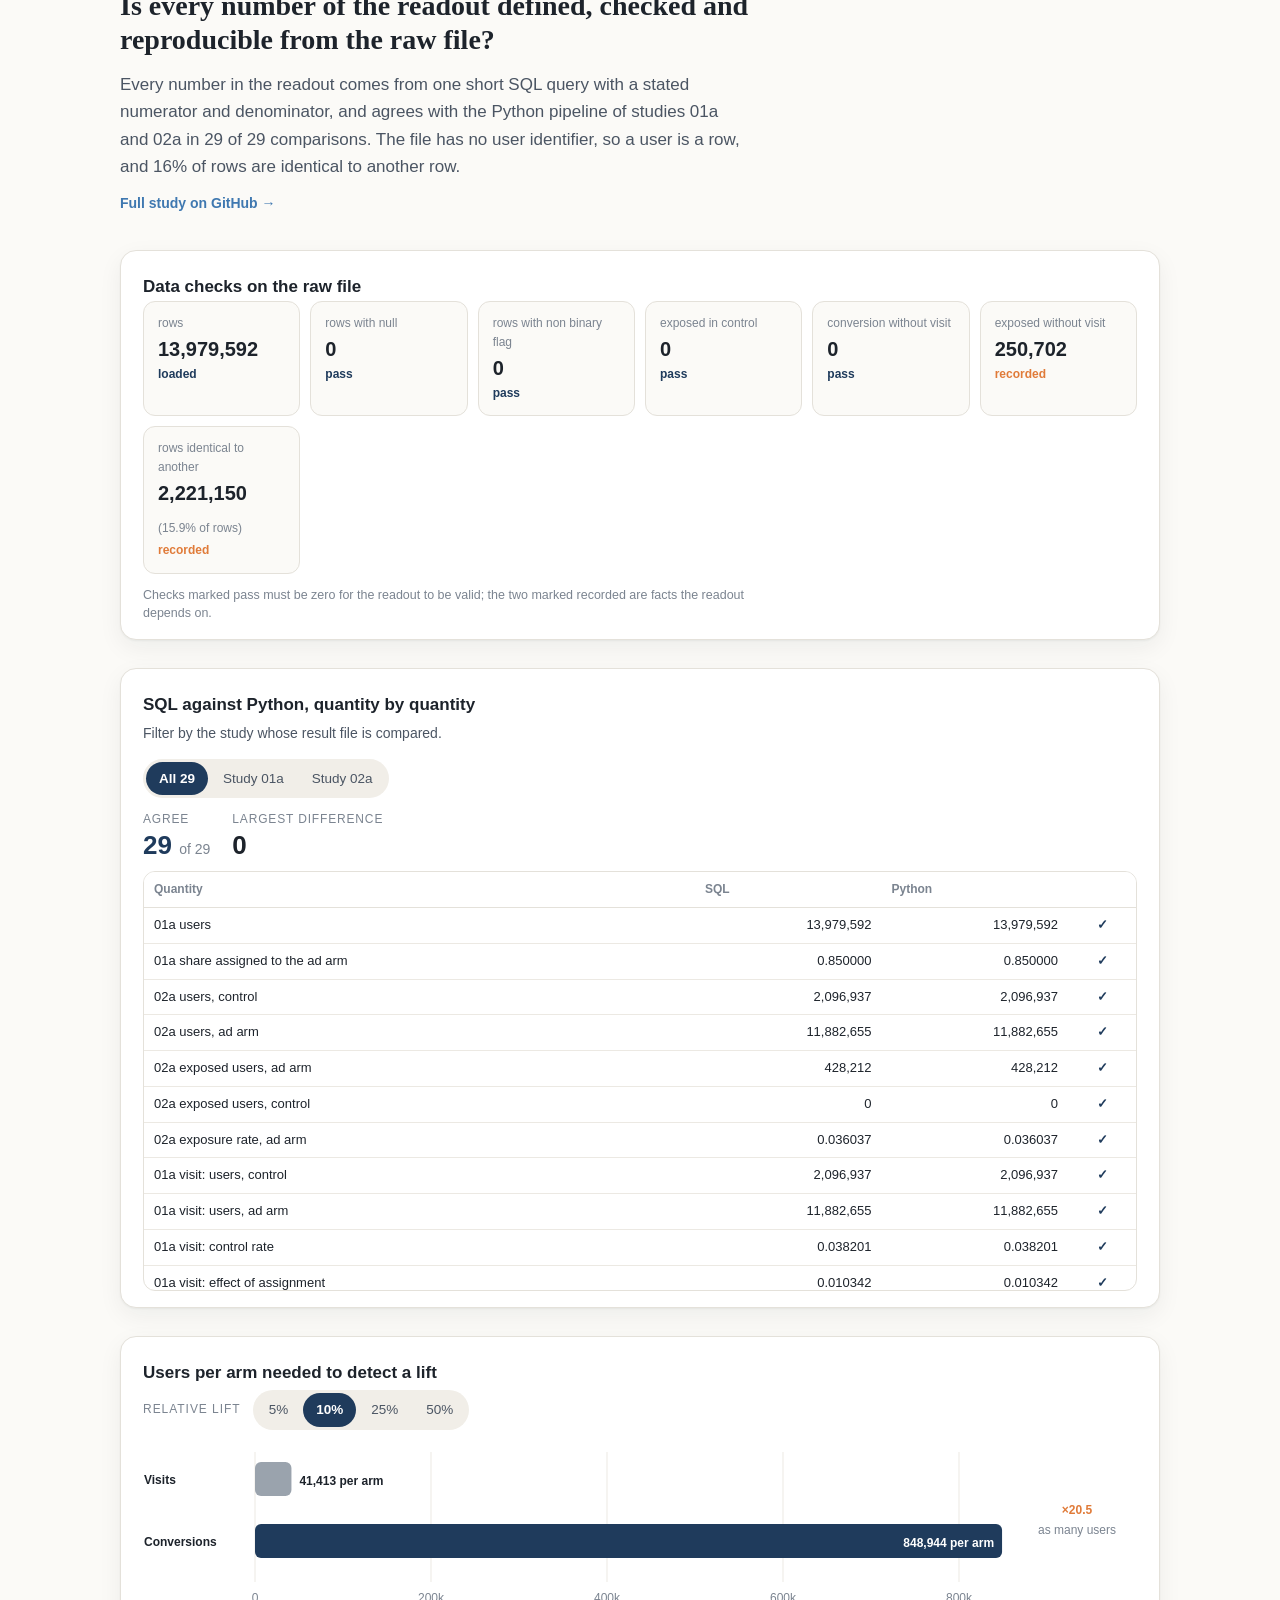
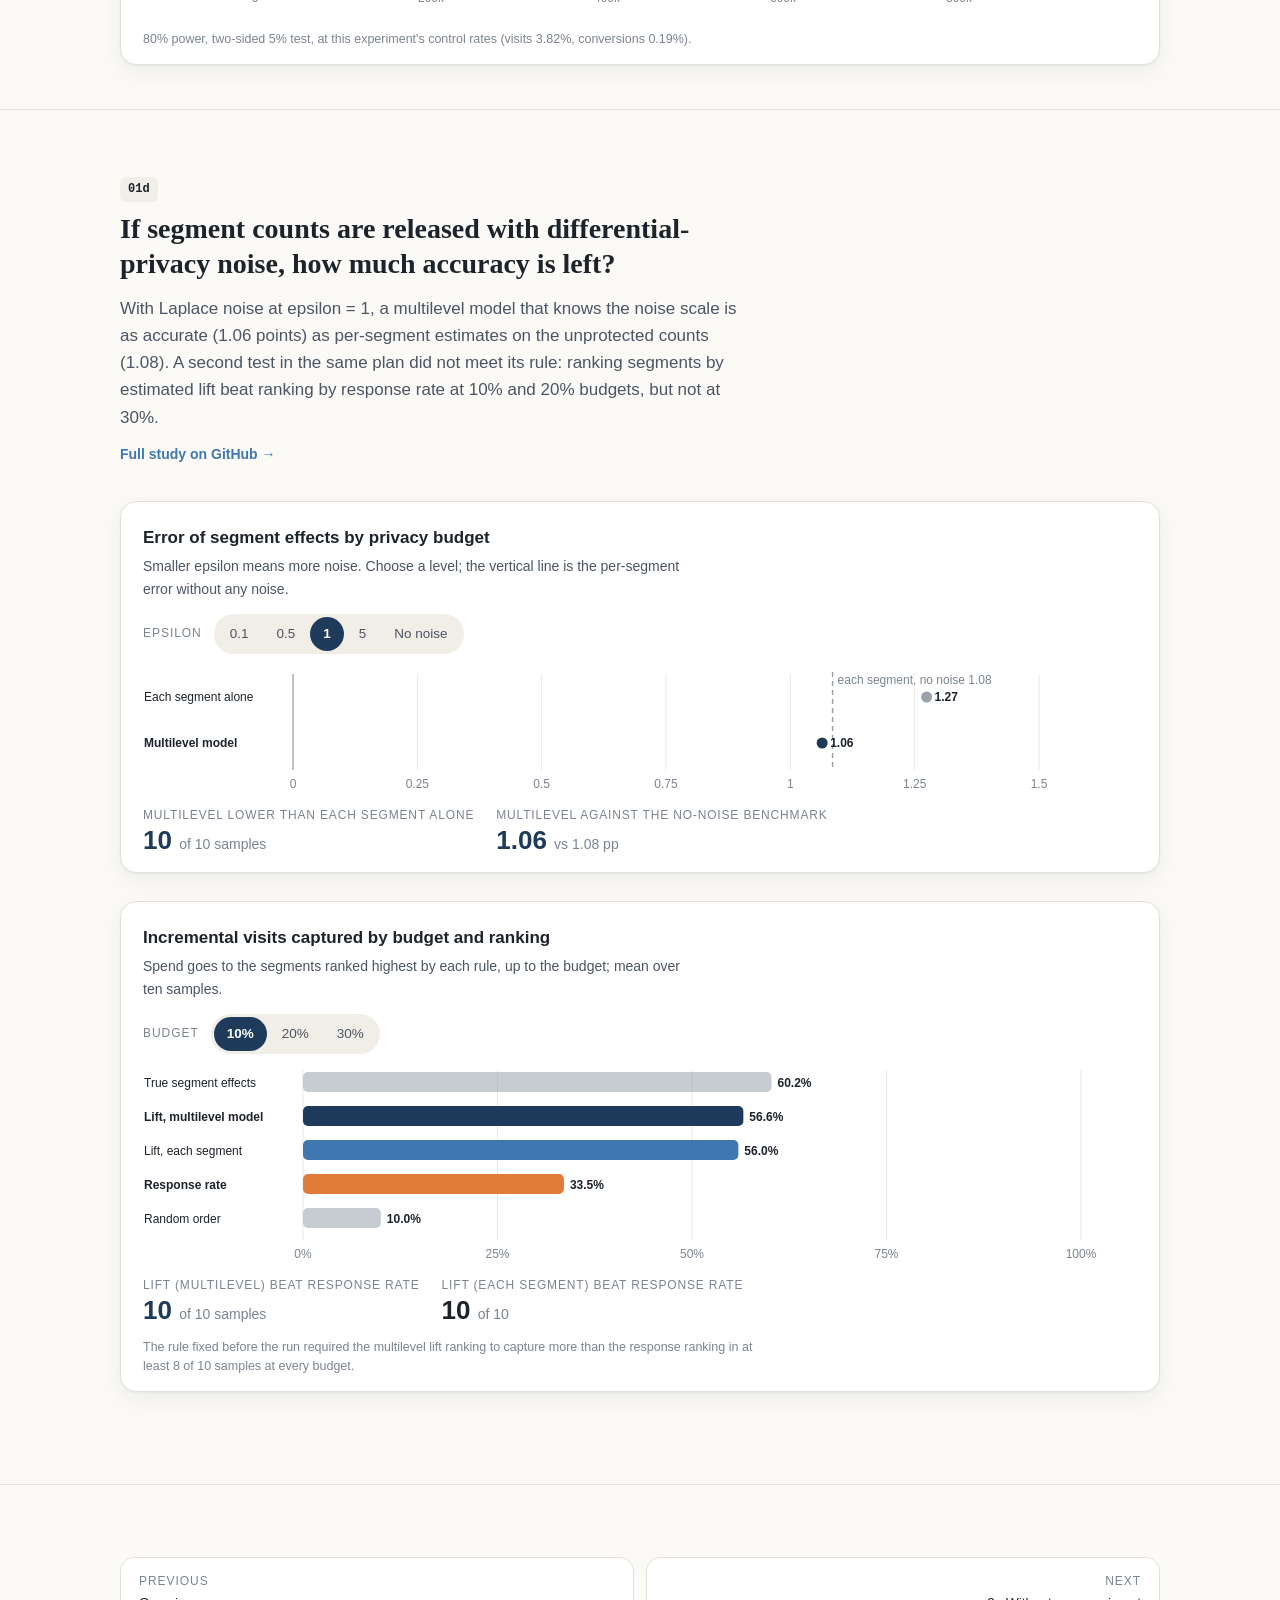
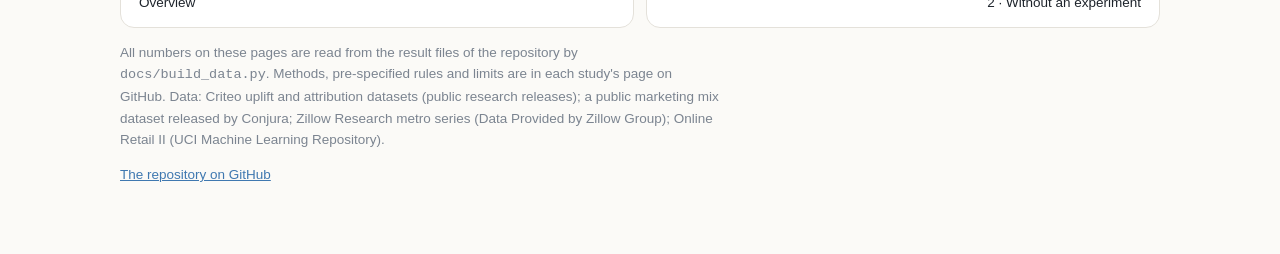
==== commit 982860dc: "Fix two displayed values and crowded labels across the figures and site - Exposure estimates on the " ====
--- a/docs/01.html
+++ b/docs/01.html
@@ -110,7 +110,7 @@
   <p><a href="https://github.com/lyz44git/ad-measurement-and-metrics">The repository on GitHub</a></p>
 </div></footer>
 <div id="tip" role="tooltip"></div>
-<script src="data.js"></script>
-<script src="assets/explorer.js?v=20261118f"></script>
+<script src="data.js?v=20261118g"></script>
+<script src="assets/explorer.js?v=20261118k"></script>
 </body>
 </html>
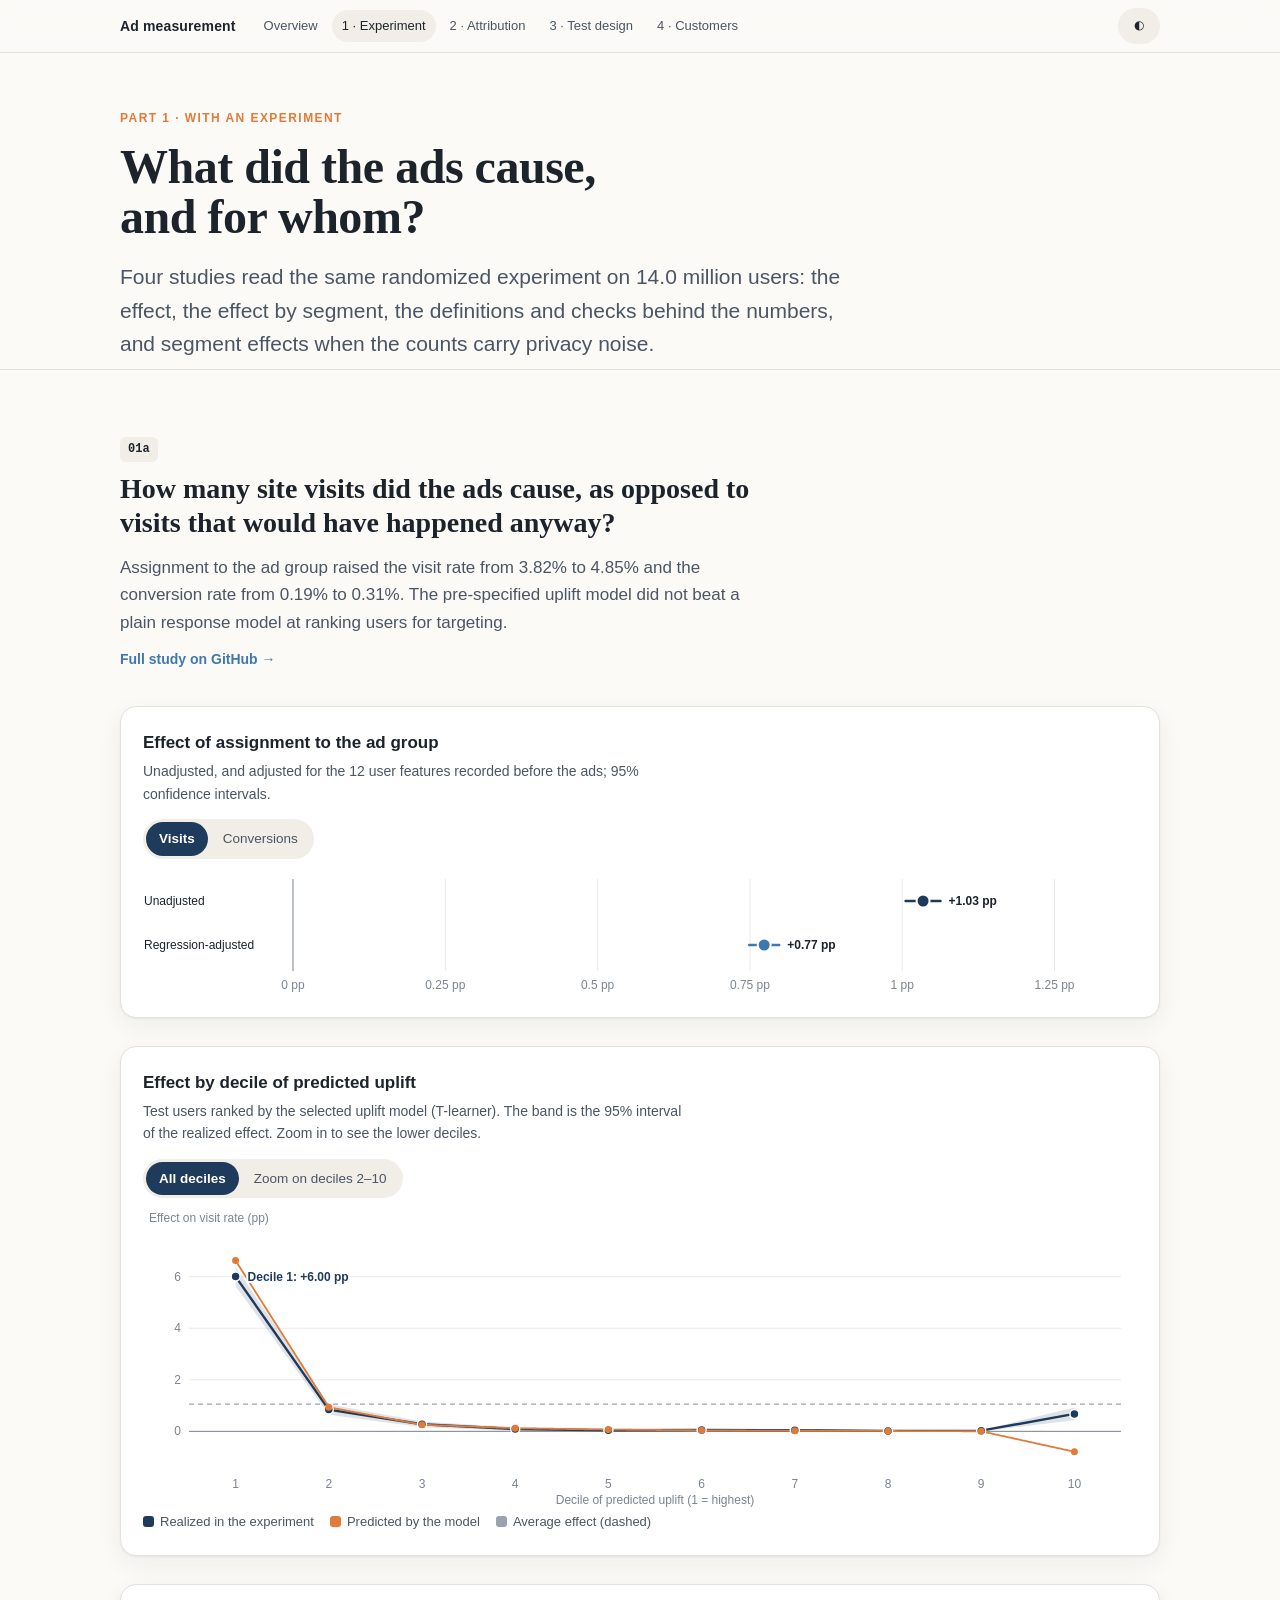
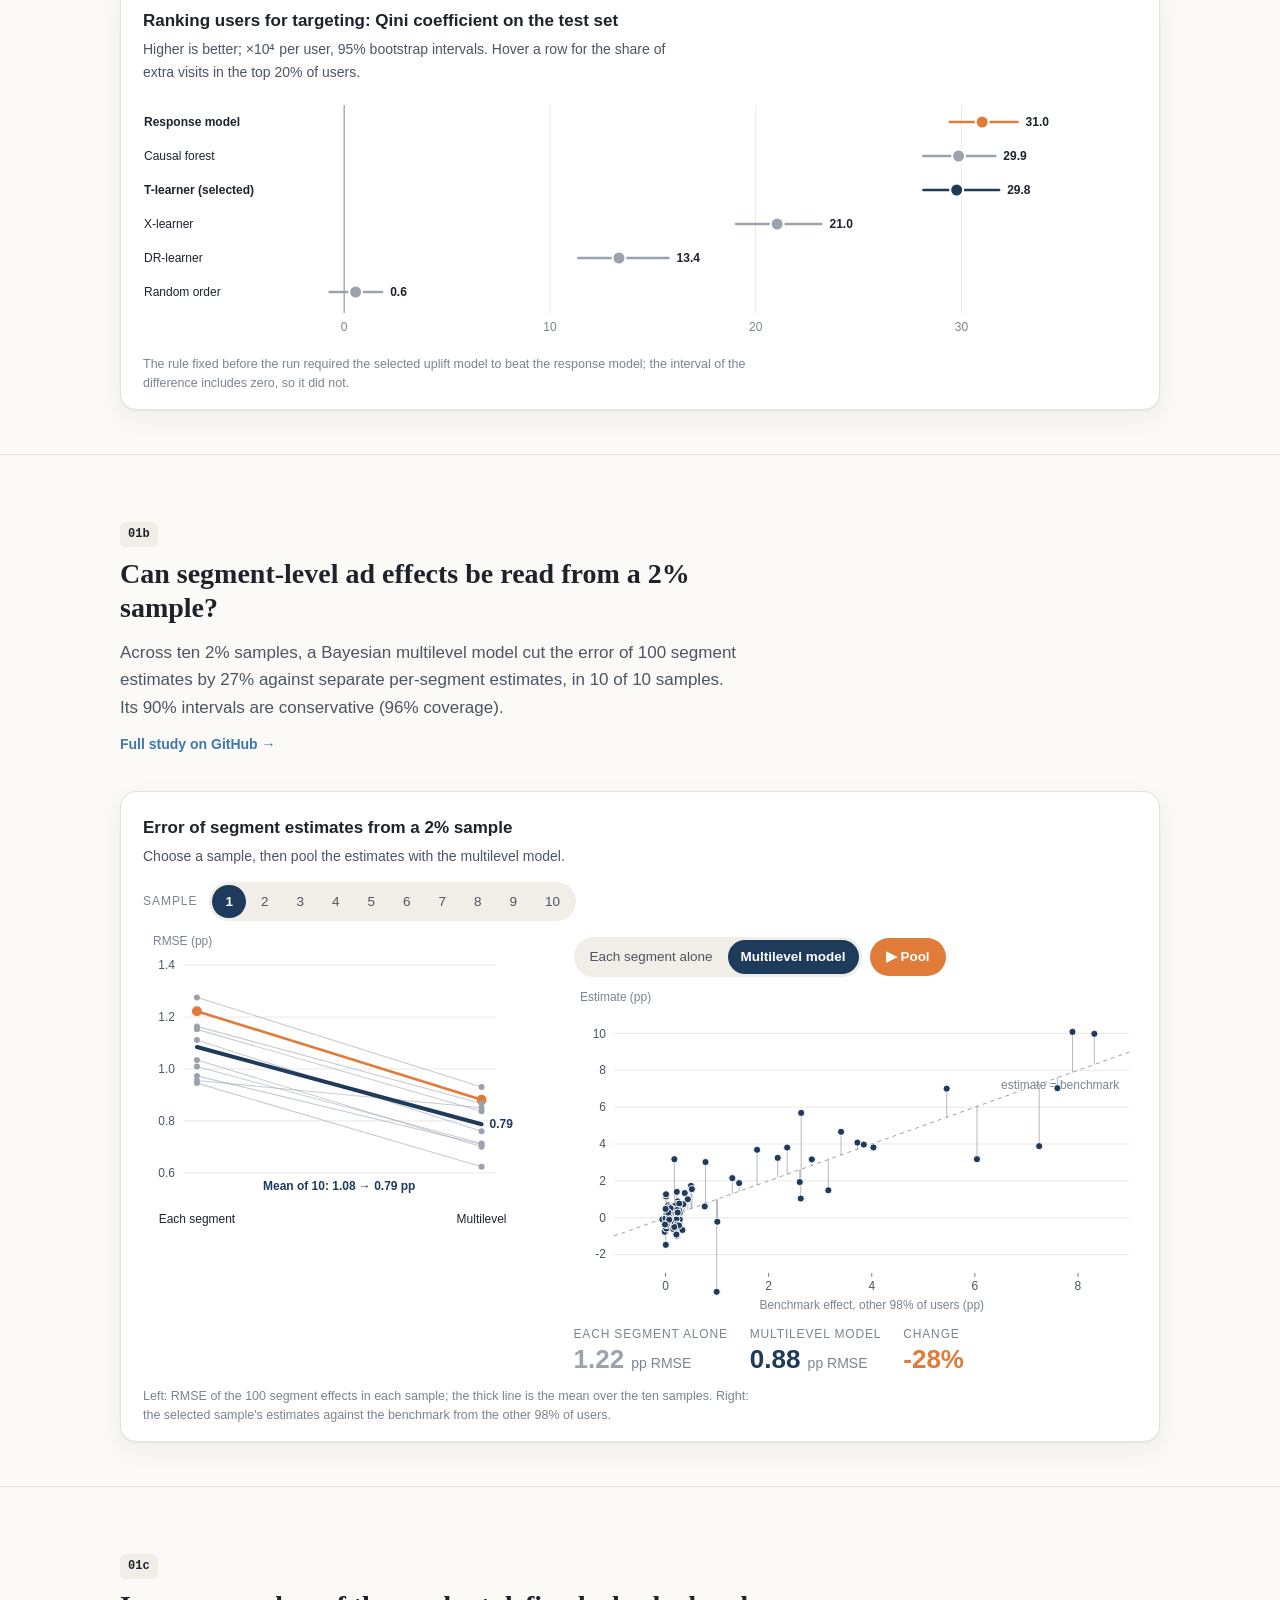
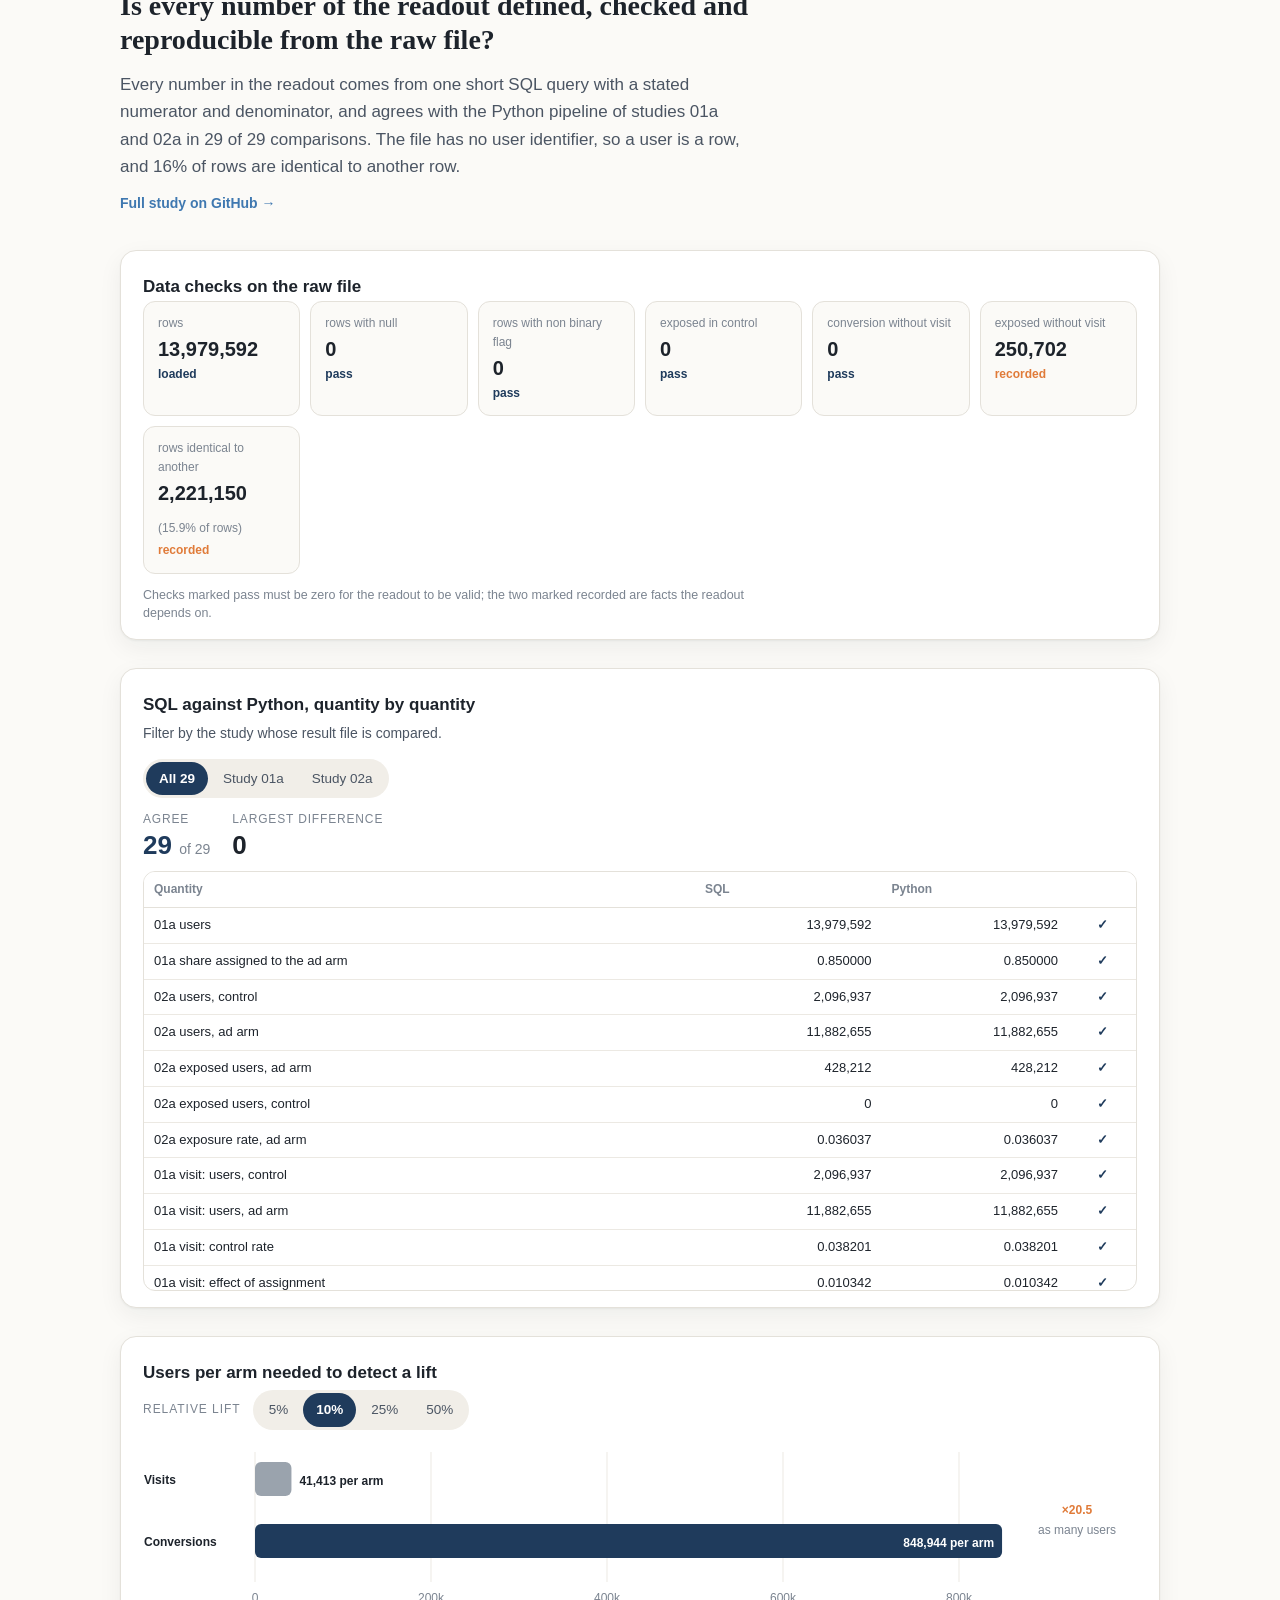
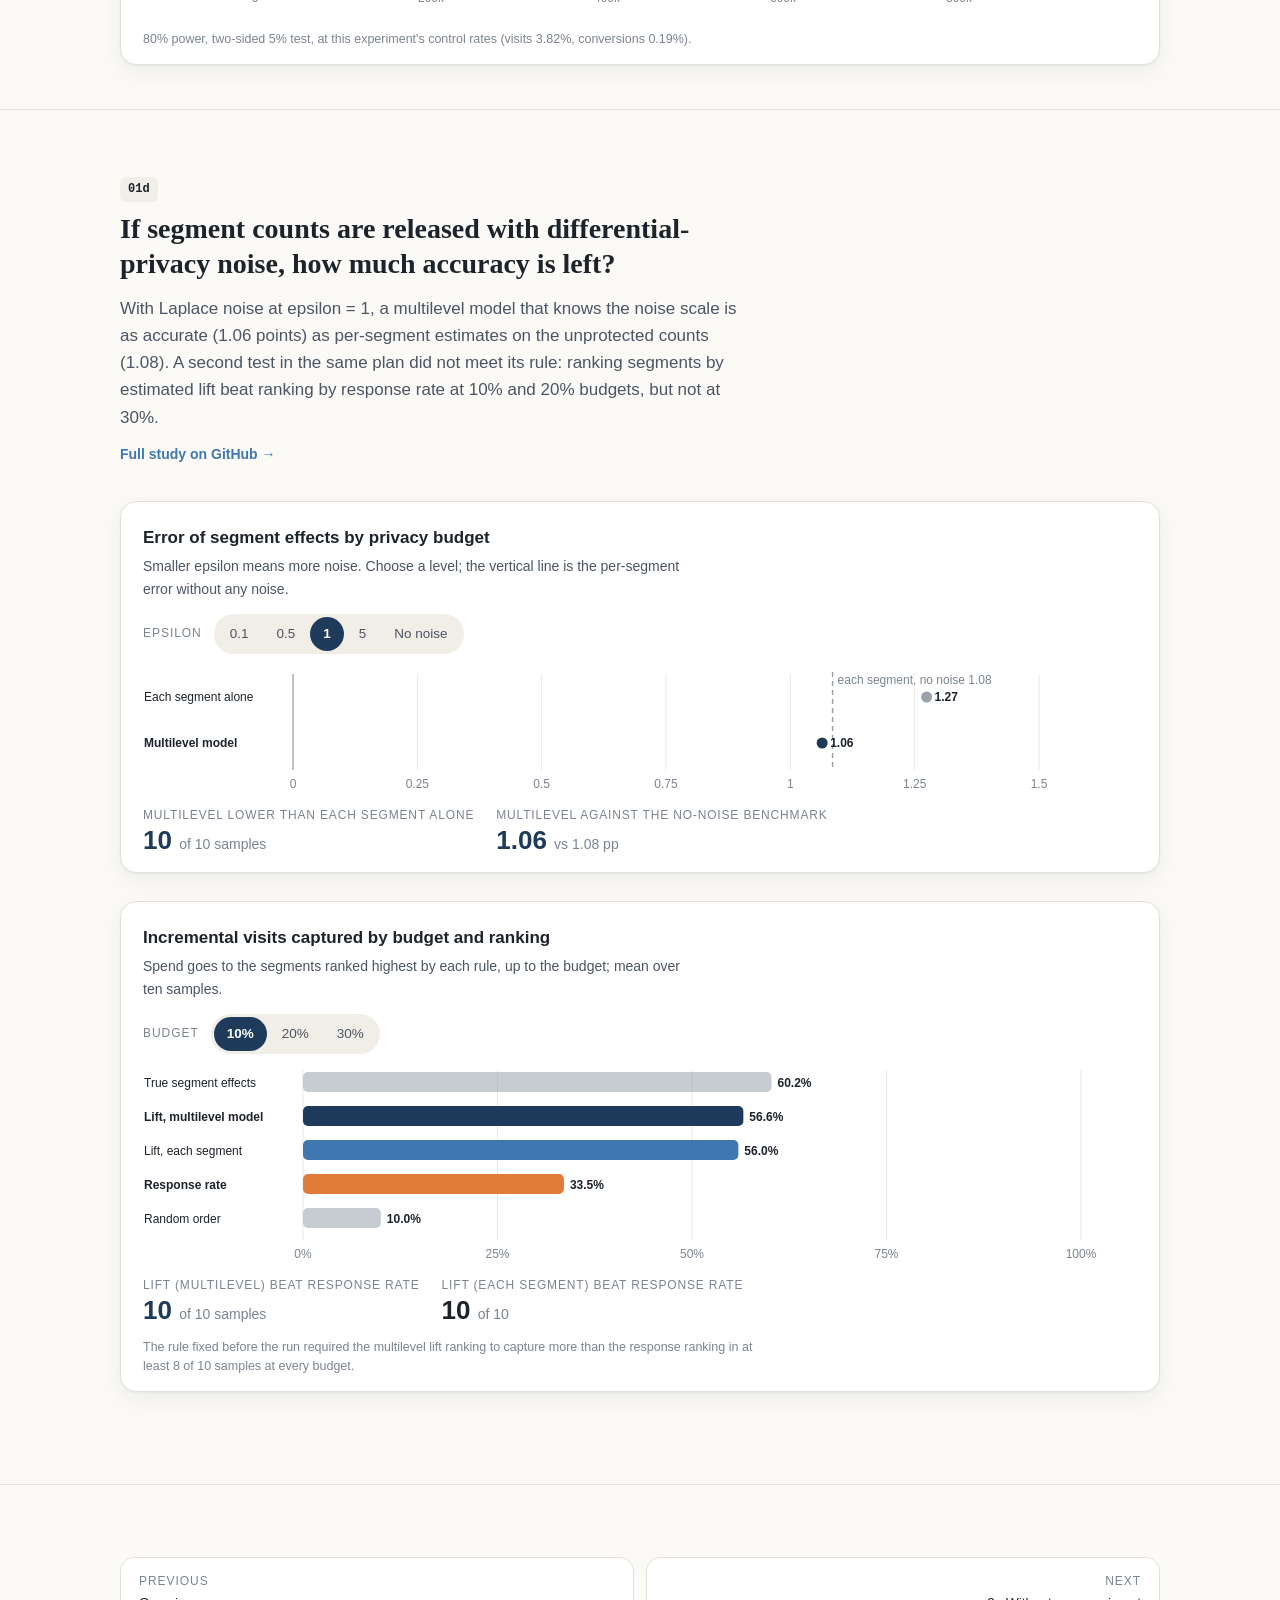
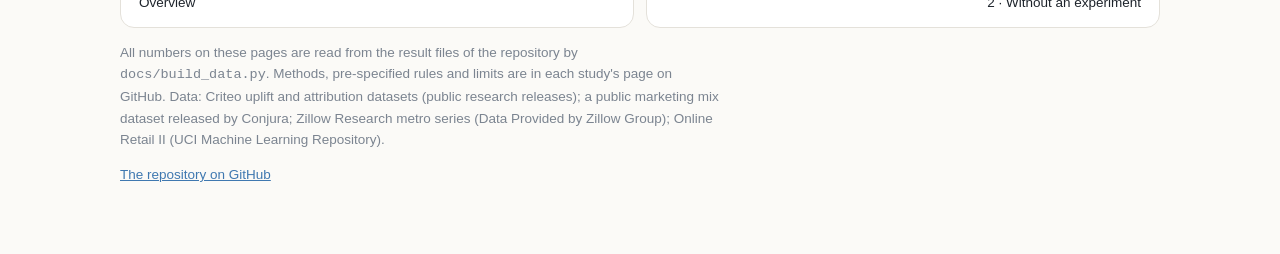
==== commit 44fa7a68: "Align panel titles, give every figure the same margin, note the plan's campaign-span figure - Panel " ====
--- a/docs/01.html
+++ b/docs/01.html
@@ -111,6 +111,6 @@
 </div></footer>
 <div id="tip" role="tooltip"></div>
 <script src="data.js?v=20261118g"></script>
-<script src="assets/explorer.js?v=20261118k"></script>
+<script src="assets/explorer.js?v=20261118m"></script>
 </body>
 </html>
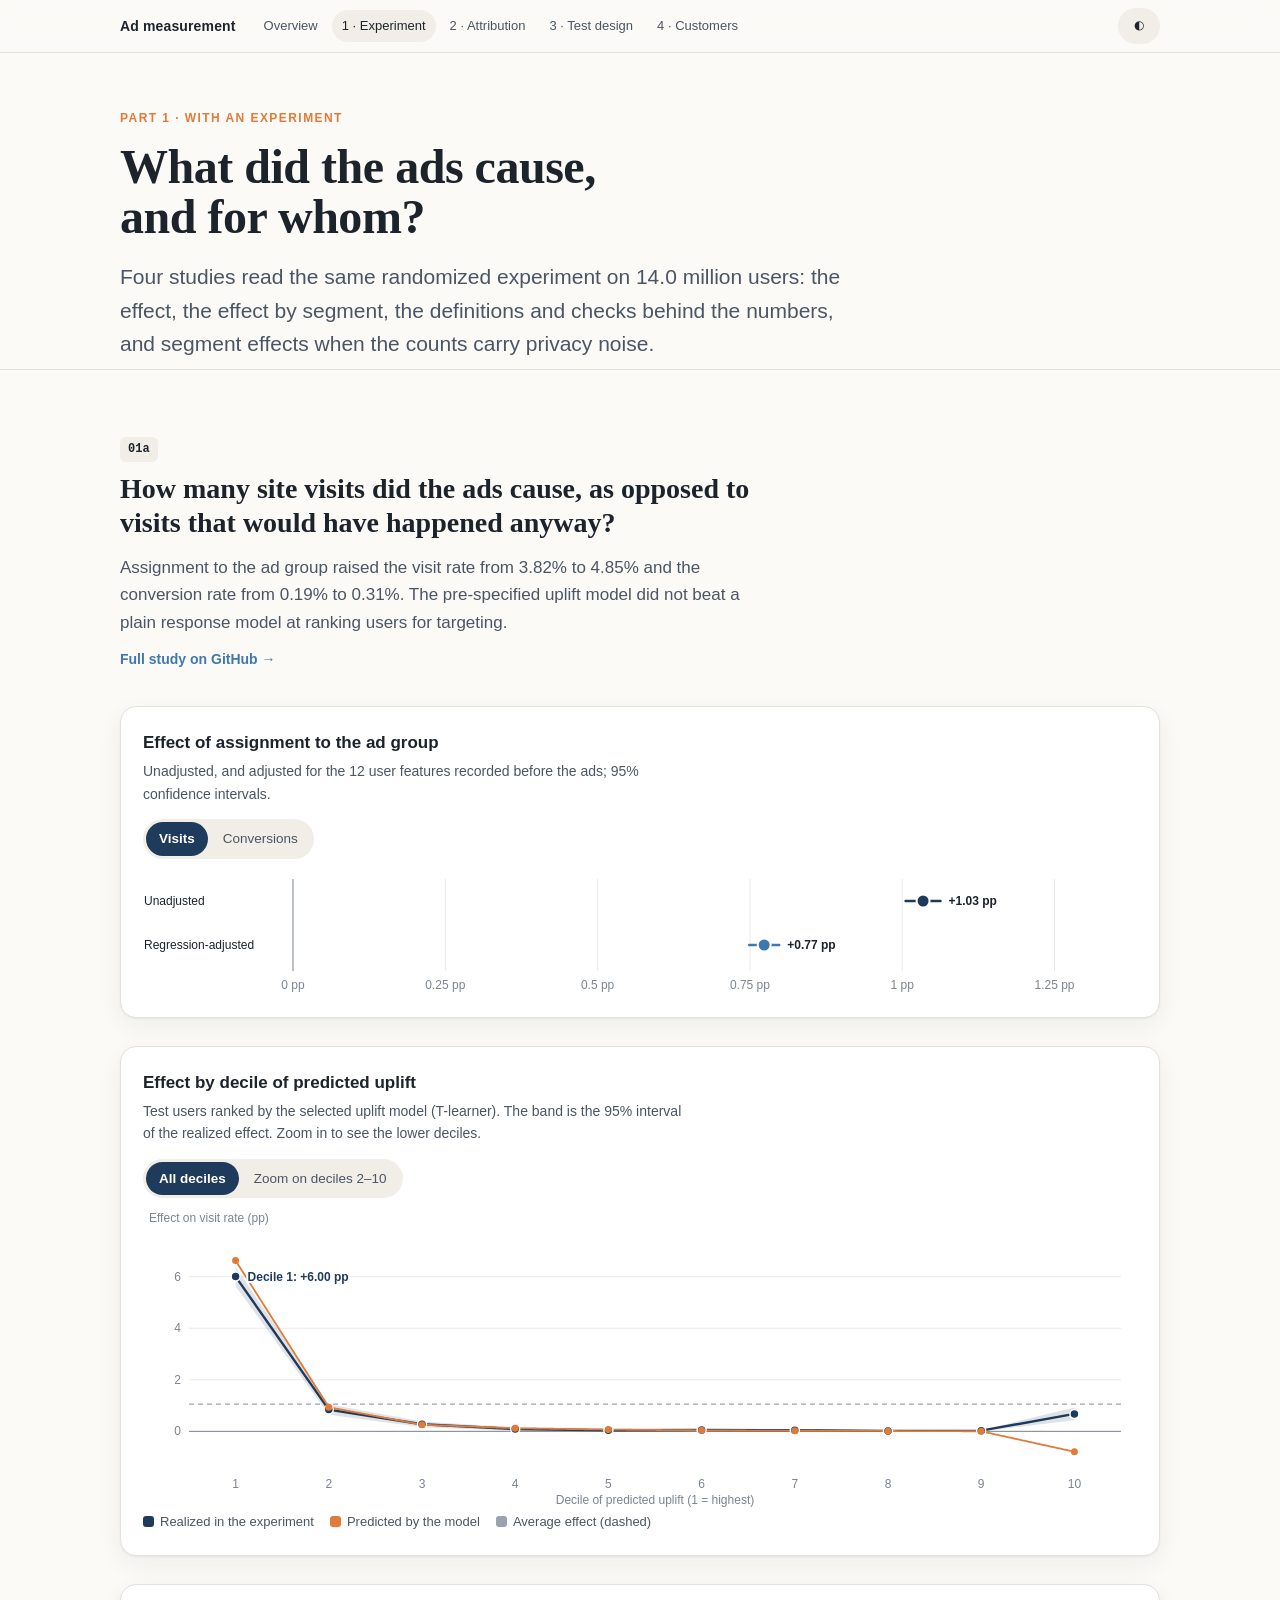
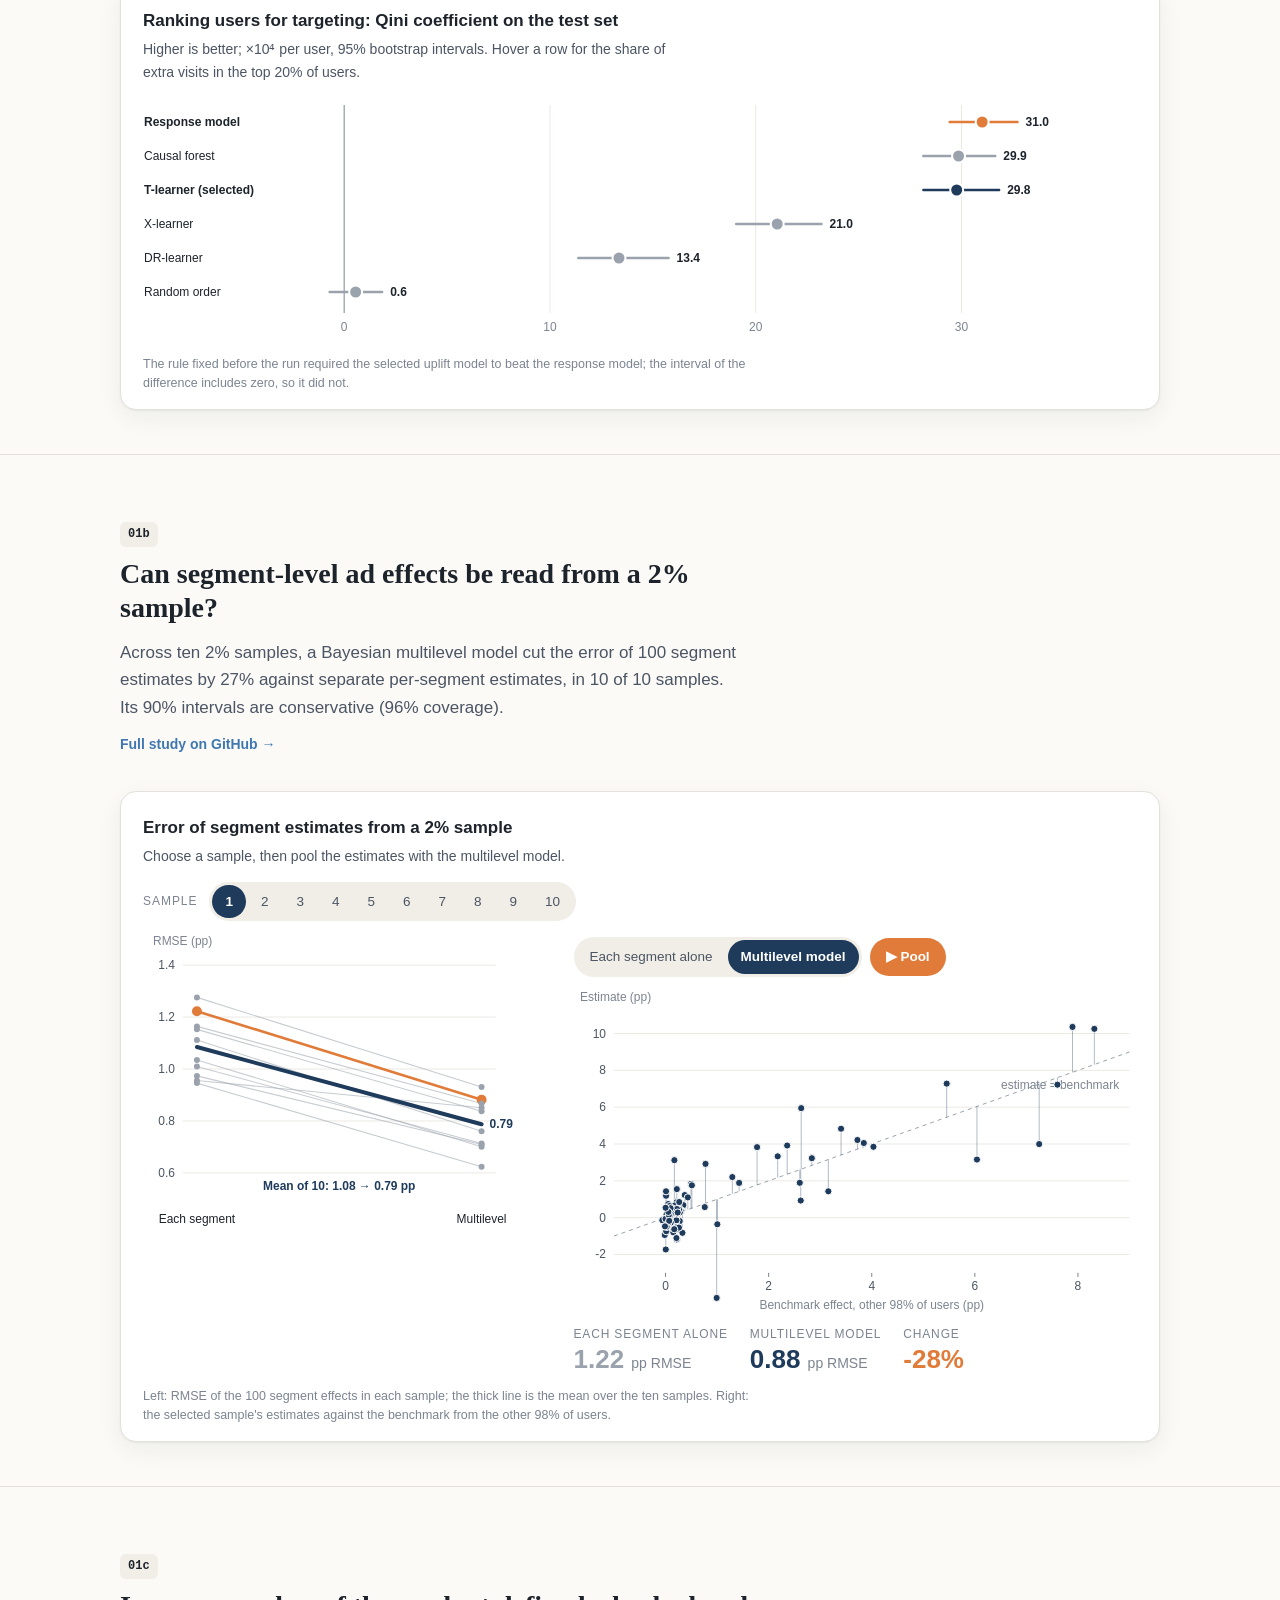
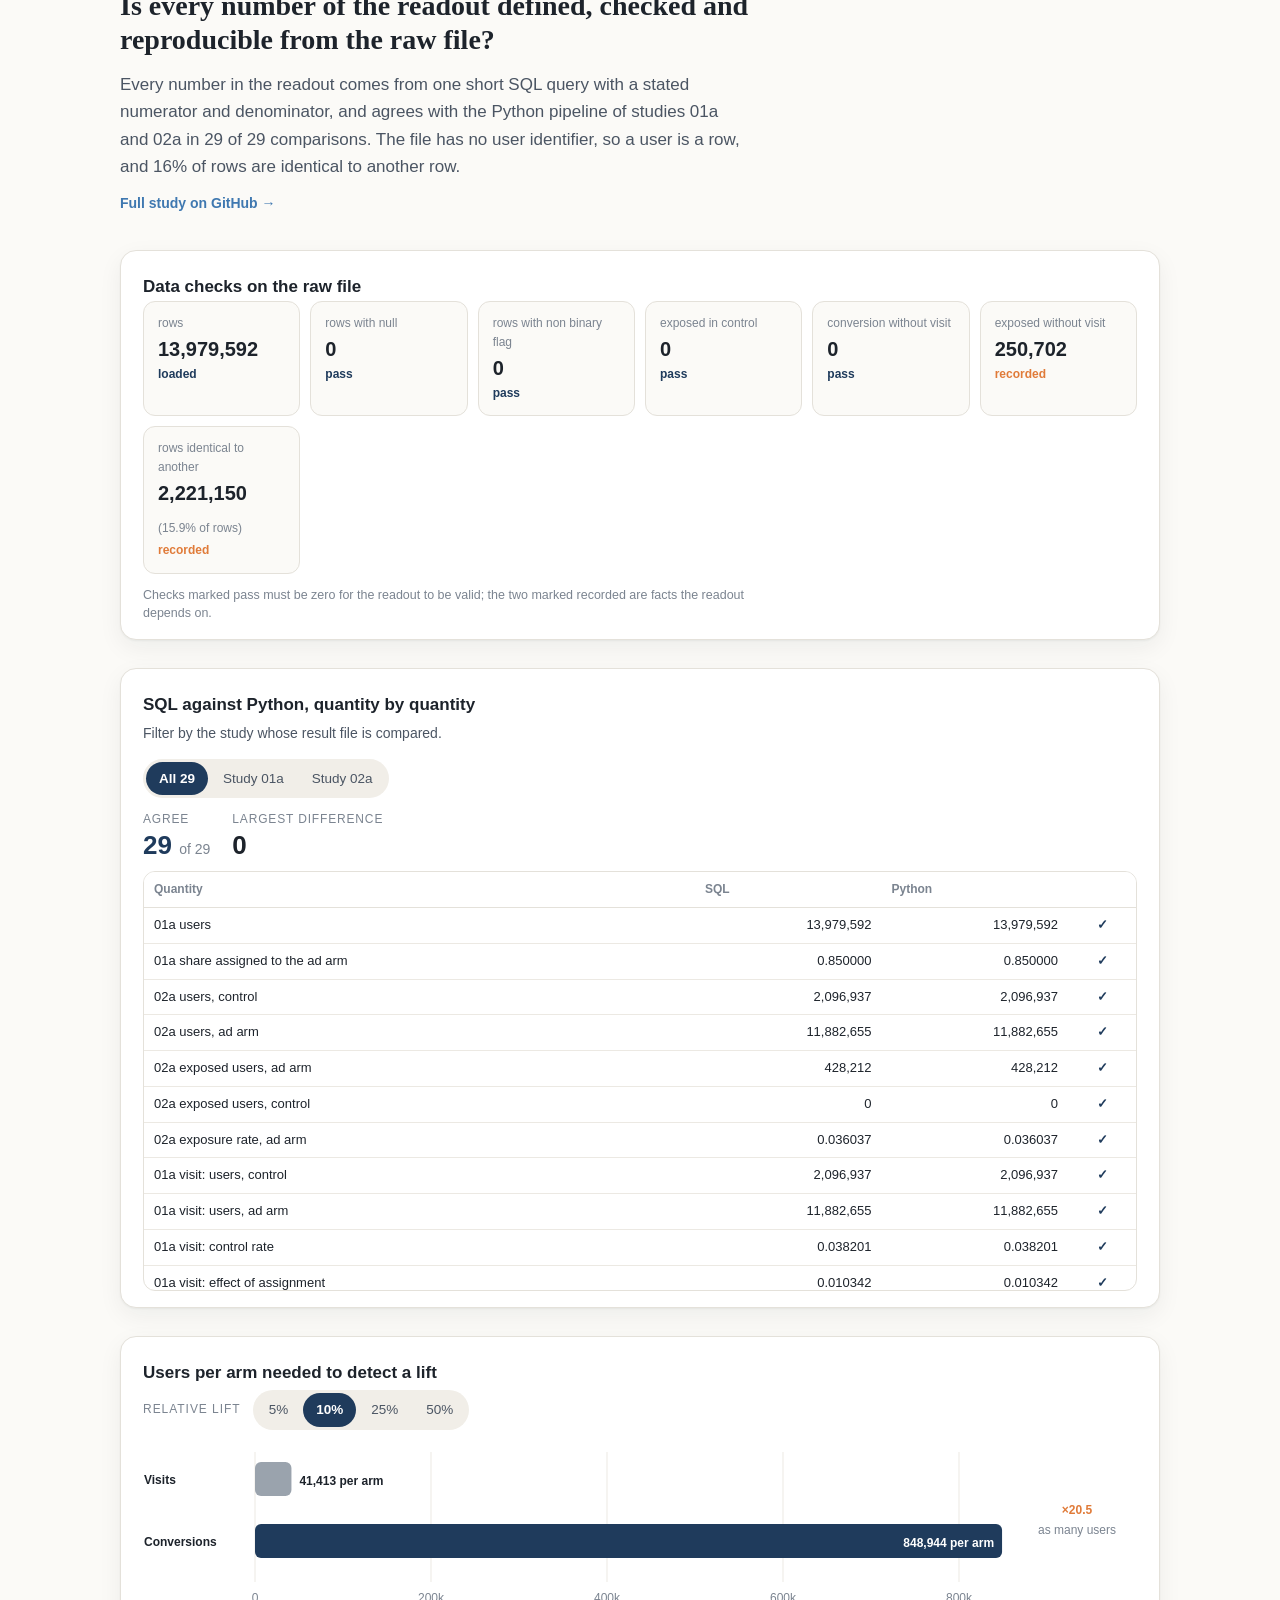
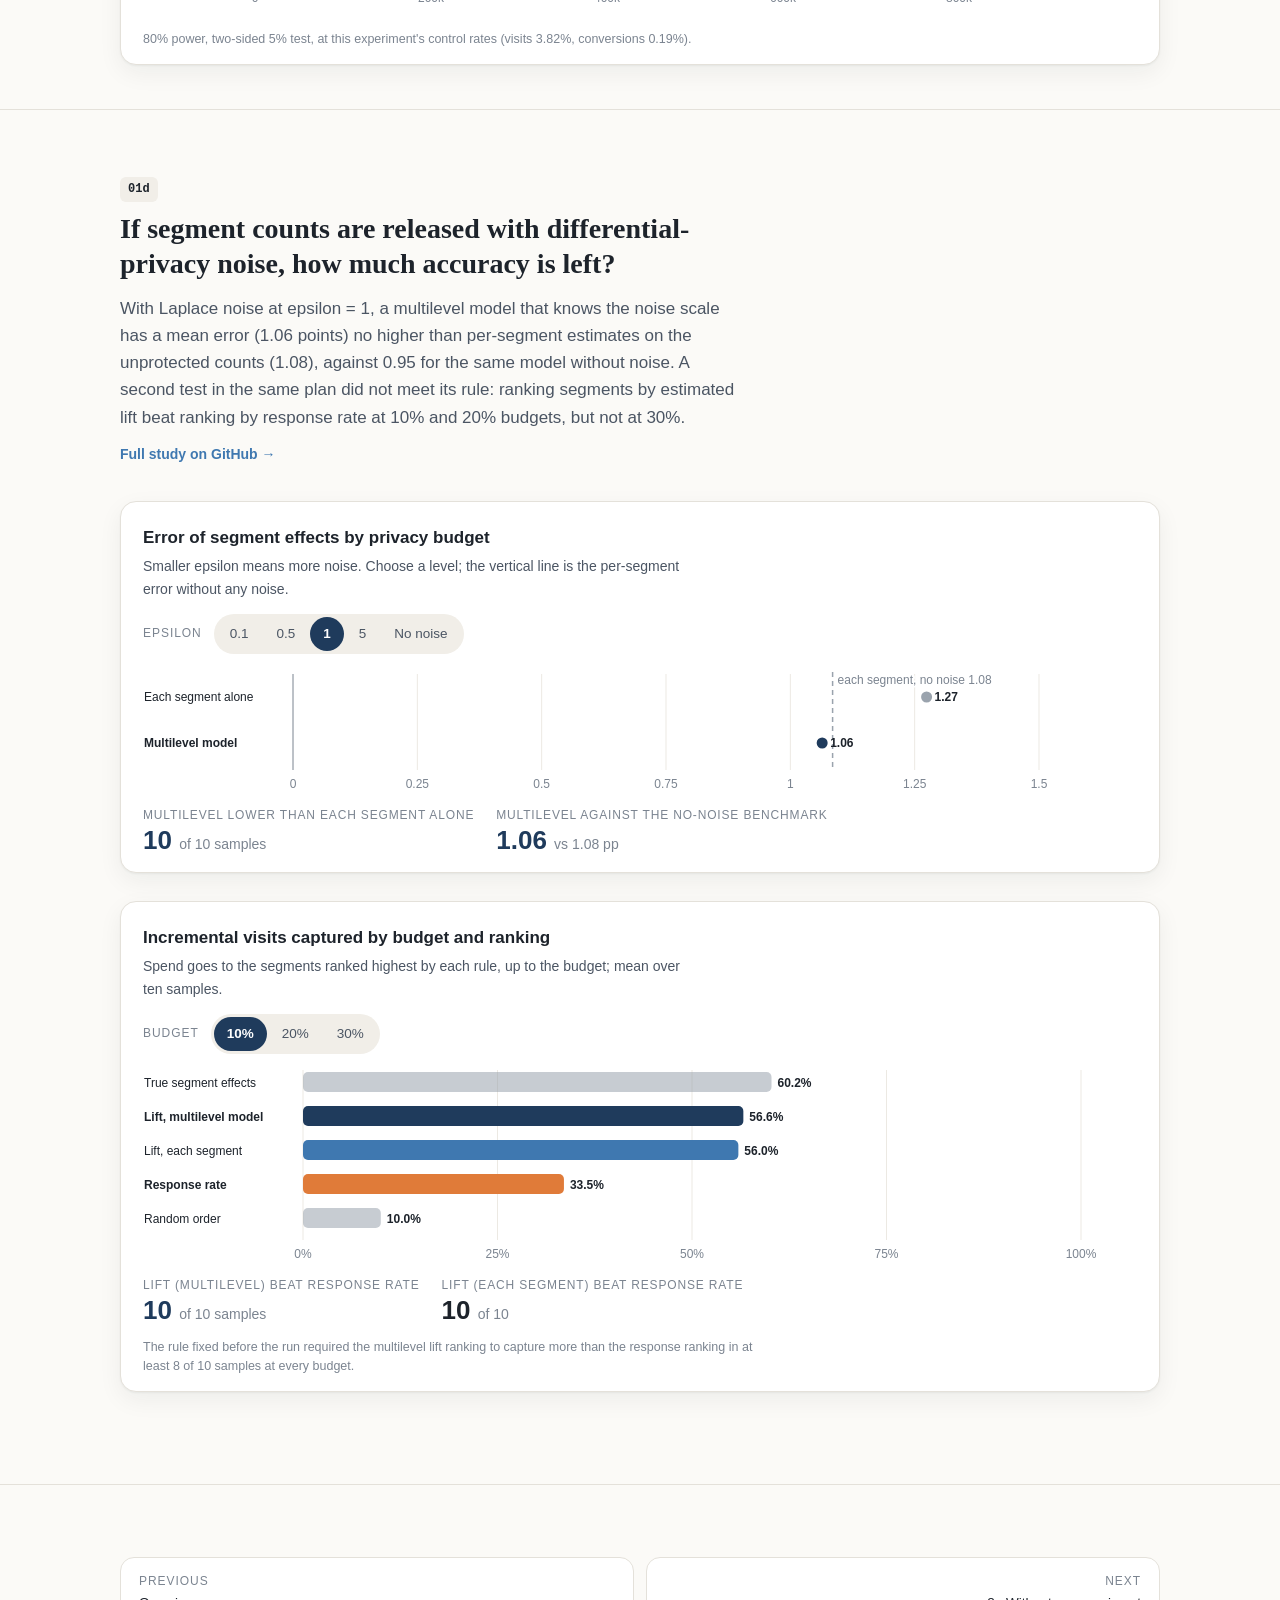
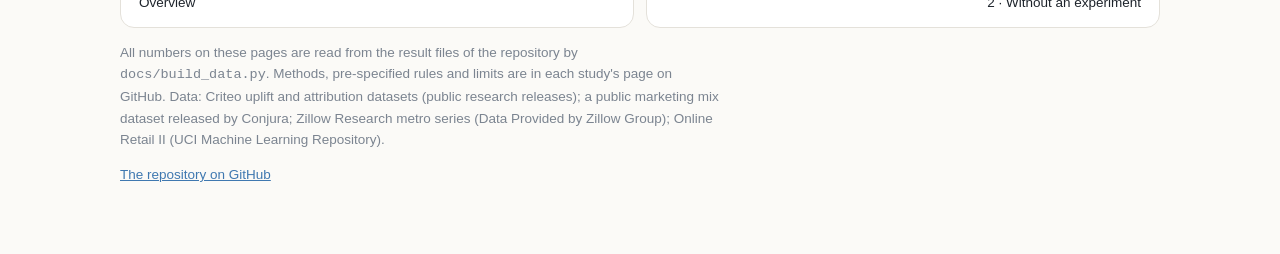
==== commit 0cdc9ada: "Sharper wording of estimates, data terms and figure labels" ====
--- a/docs/01.html
+++ b/docs/01.html
@@ -88,7 +88,7 @@
 <section class="part" id="s01d"><div class="wrap">
   <div class="kicker study-k"><span class="code">01d</span></div>
   <h2 class="serif">If segment counts are released with differential-privacy noise, how much accuracy is left?</h2>
-  <p class="lead">With Laplace noise at epsilon = 1, a multilevel model that knows the noise scale is as accurate (1.06 points) as per-segment estimates on the unprotected counts (1.08). A second test in the same plan did not meet its rule: ranking segments by estimated lift beat ranking by response rate at 10% and 20% budgets, but not at 30%.</p>
+  <p class="lead">With Laplace noise at epsilon = 1, a multilevel model that knows the noise scale has a mean error (1.06 points) no higher than per-segment estimates on the unprotected counts (1.08), against 0.95 for the same model without noise. A second test in the same plan did not meet its rule: ranking segments by estimated lift beat ranking by response rate at 10% and 20% budgets, but not at 30%.</p>
   <a class="gh" href="https://github.com/lyz44git/ad-measurement-and-metrics/tree/main/01_with_an_experiment/01d_private_segment_effects">Full study on GitHub →</a>
   <div class="card">
     <h3>Error of segment effects by privacy budget</h3>
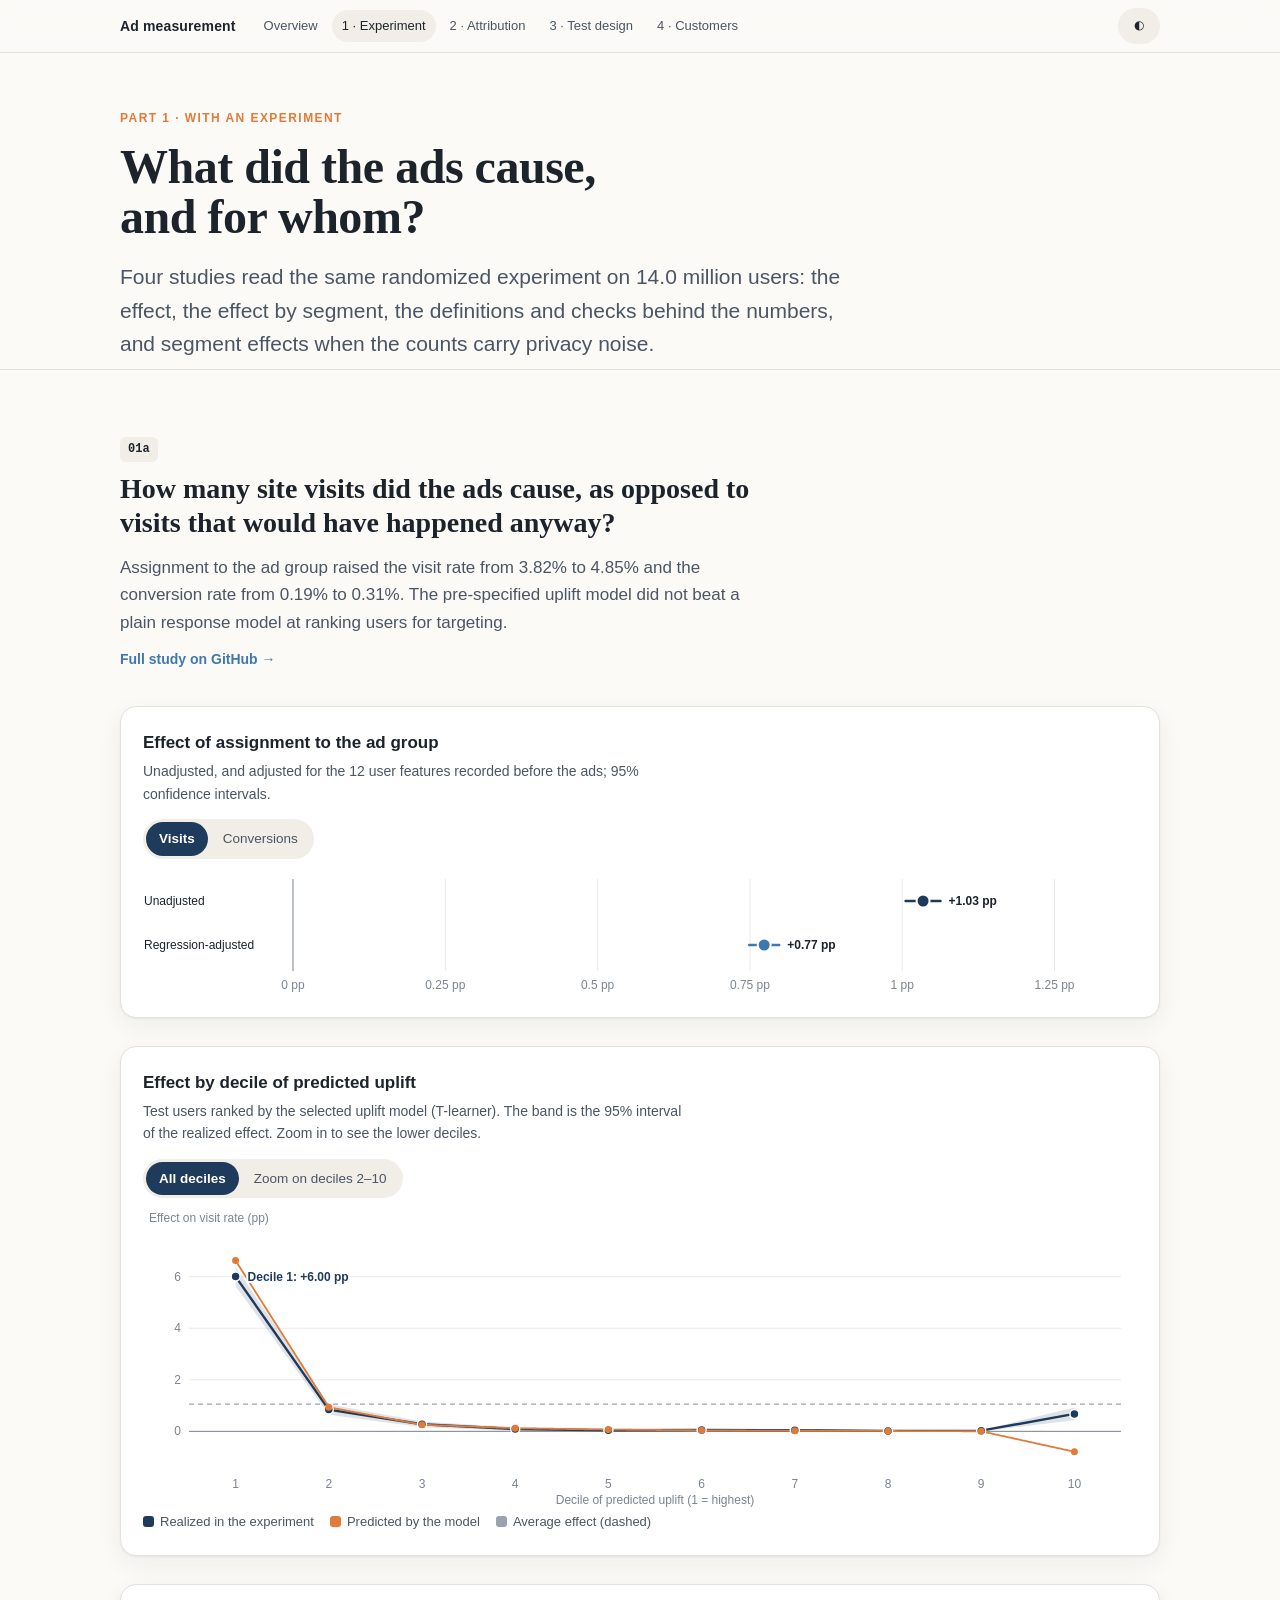
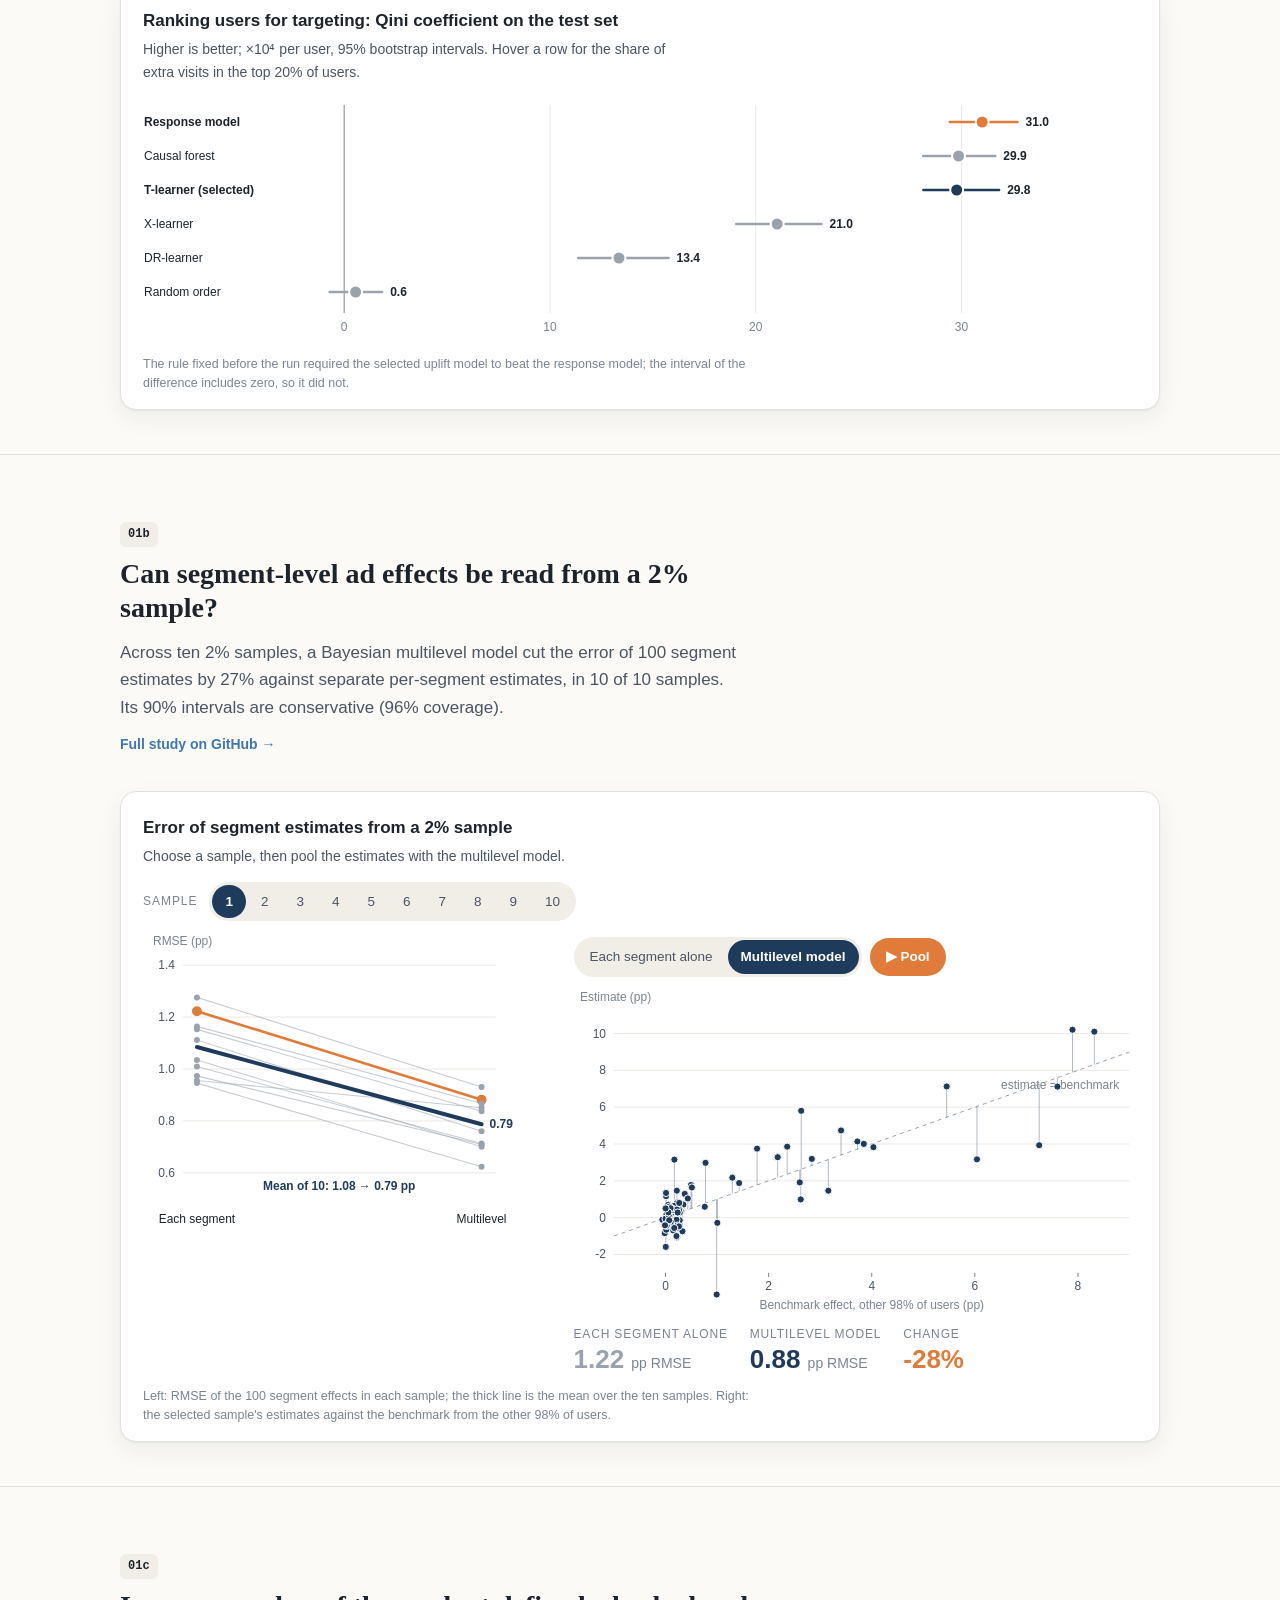
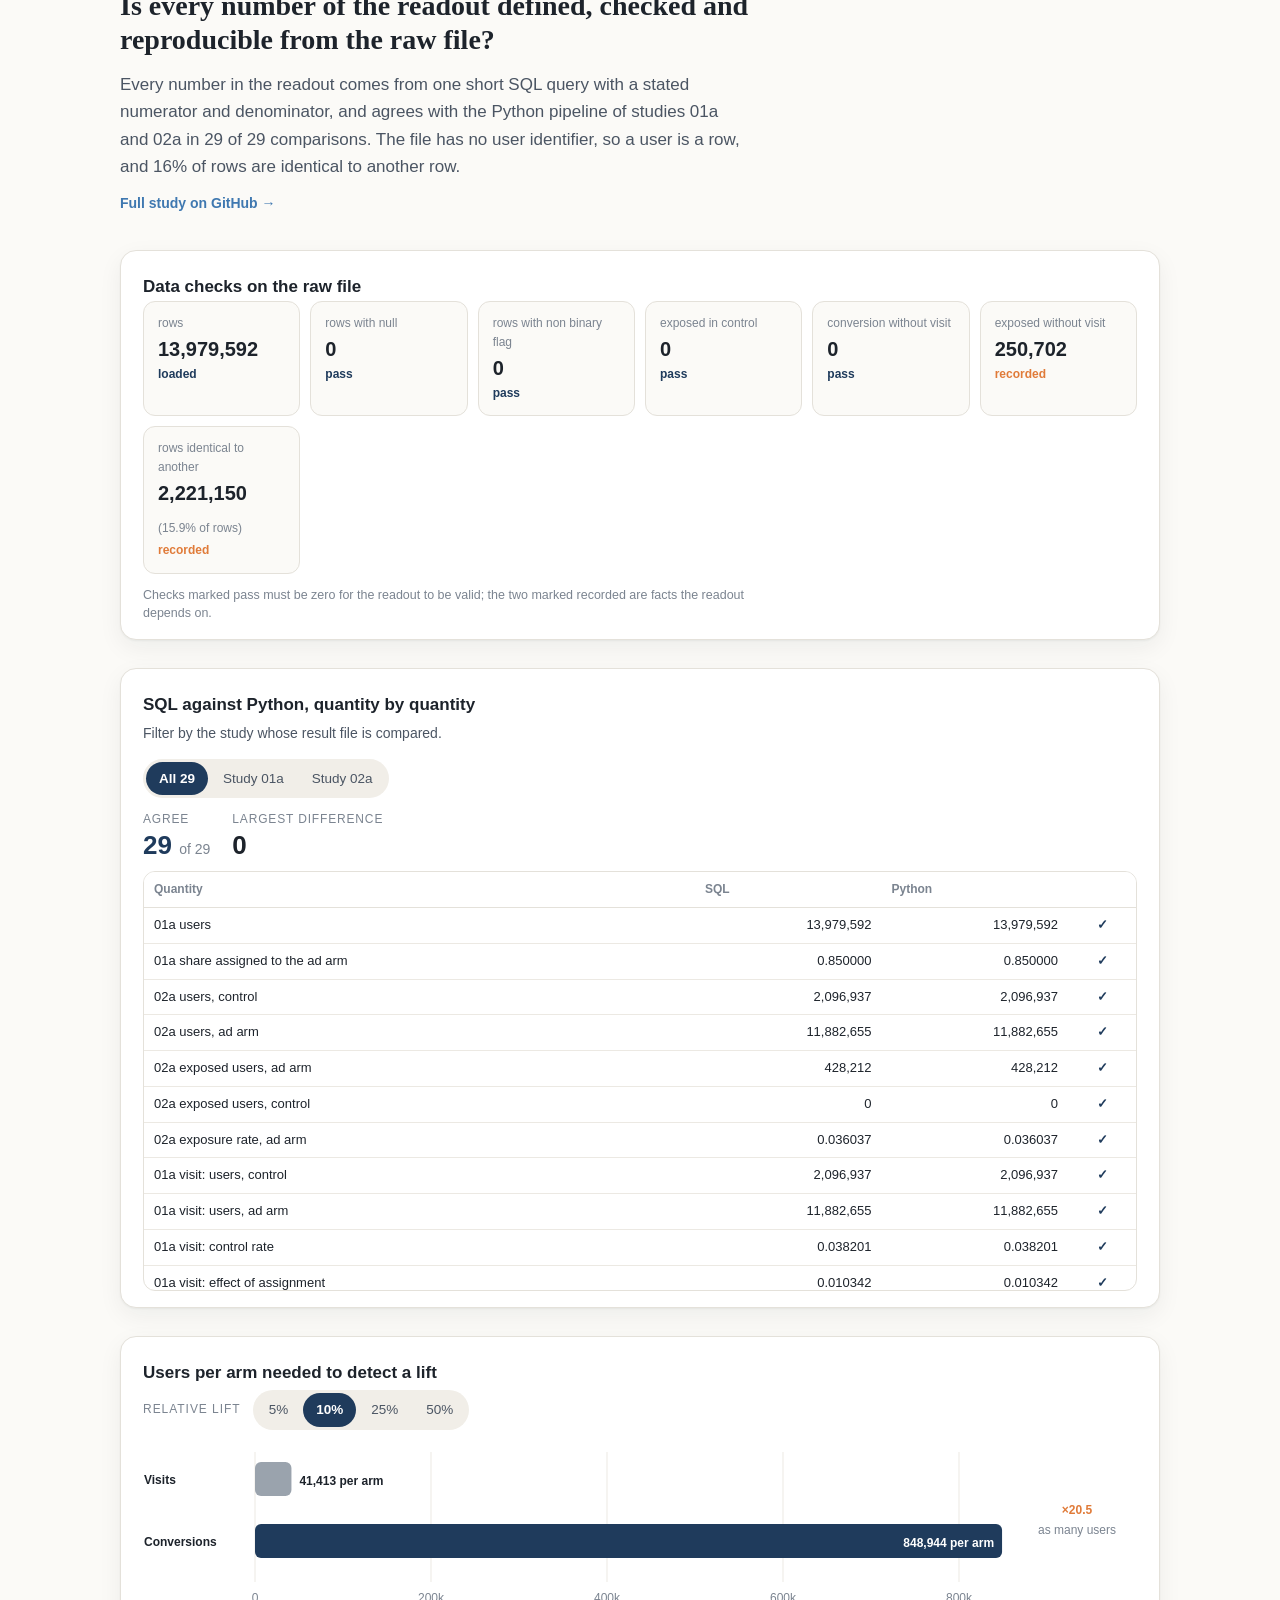
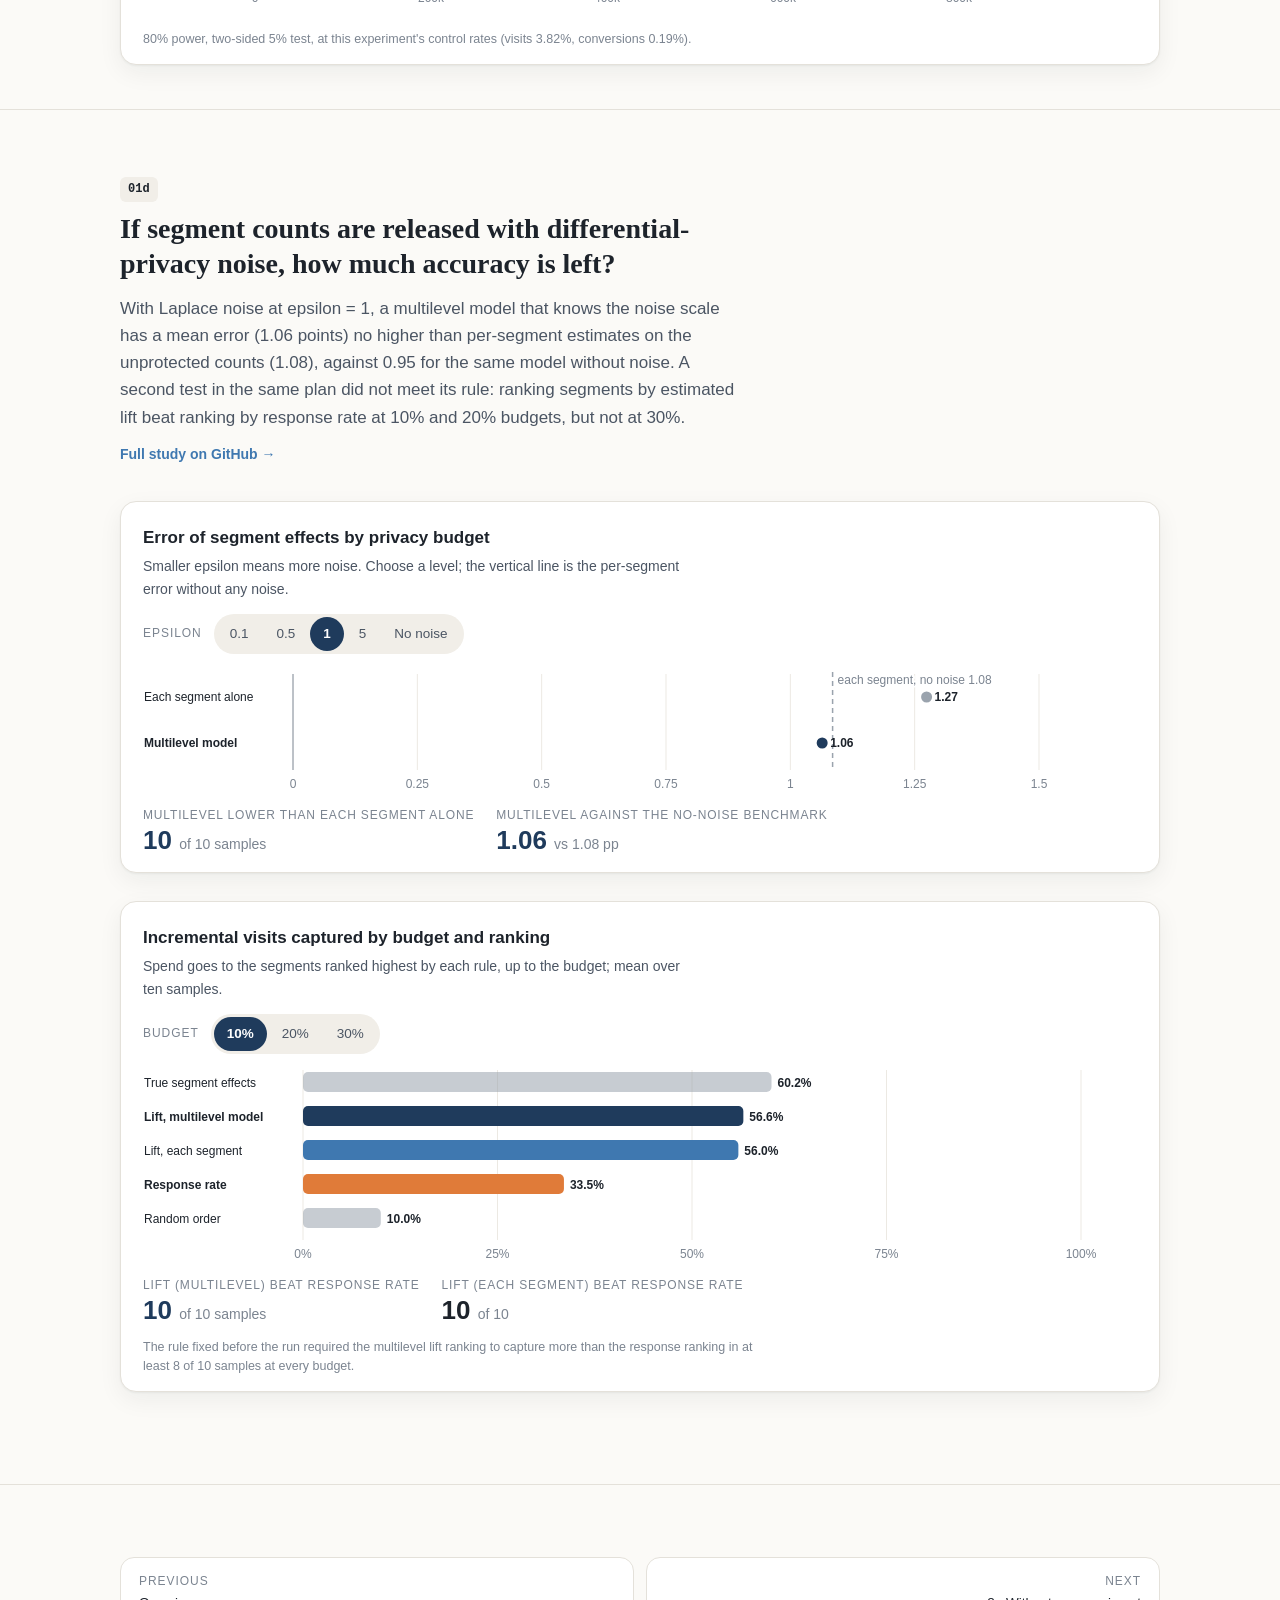
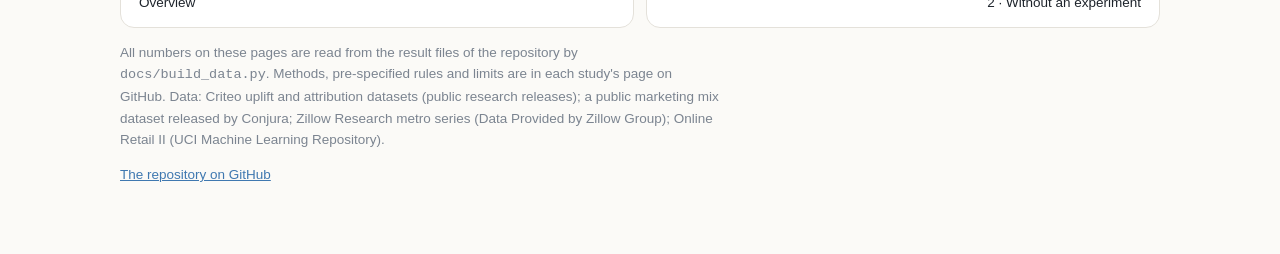
==== commit 35d19322: "Add off-policy evaluation, delayed conversions and a surrogate outcome study Three studies join the " ====
--- a/docs/01.html
+++ b/docs/01.html
@@ -110,7 +110,7 @@
   <p><a href="https://github.com/lyz44git/ad-measurement-and-metrics">The repository on GitHub</a></p>
 </div></footer>
 <div id="tip" role="tooltip"></div>
-<script src="data.js?v=20261118g"></script>
-<script src="assets/explorer.js?v=20261118m"></script>
+<script src="data.js?v=20261124d"></script>
+<script src="assets/explorer.js?v=20261124d"></script>
 </body>
 </html>
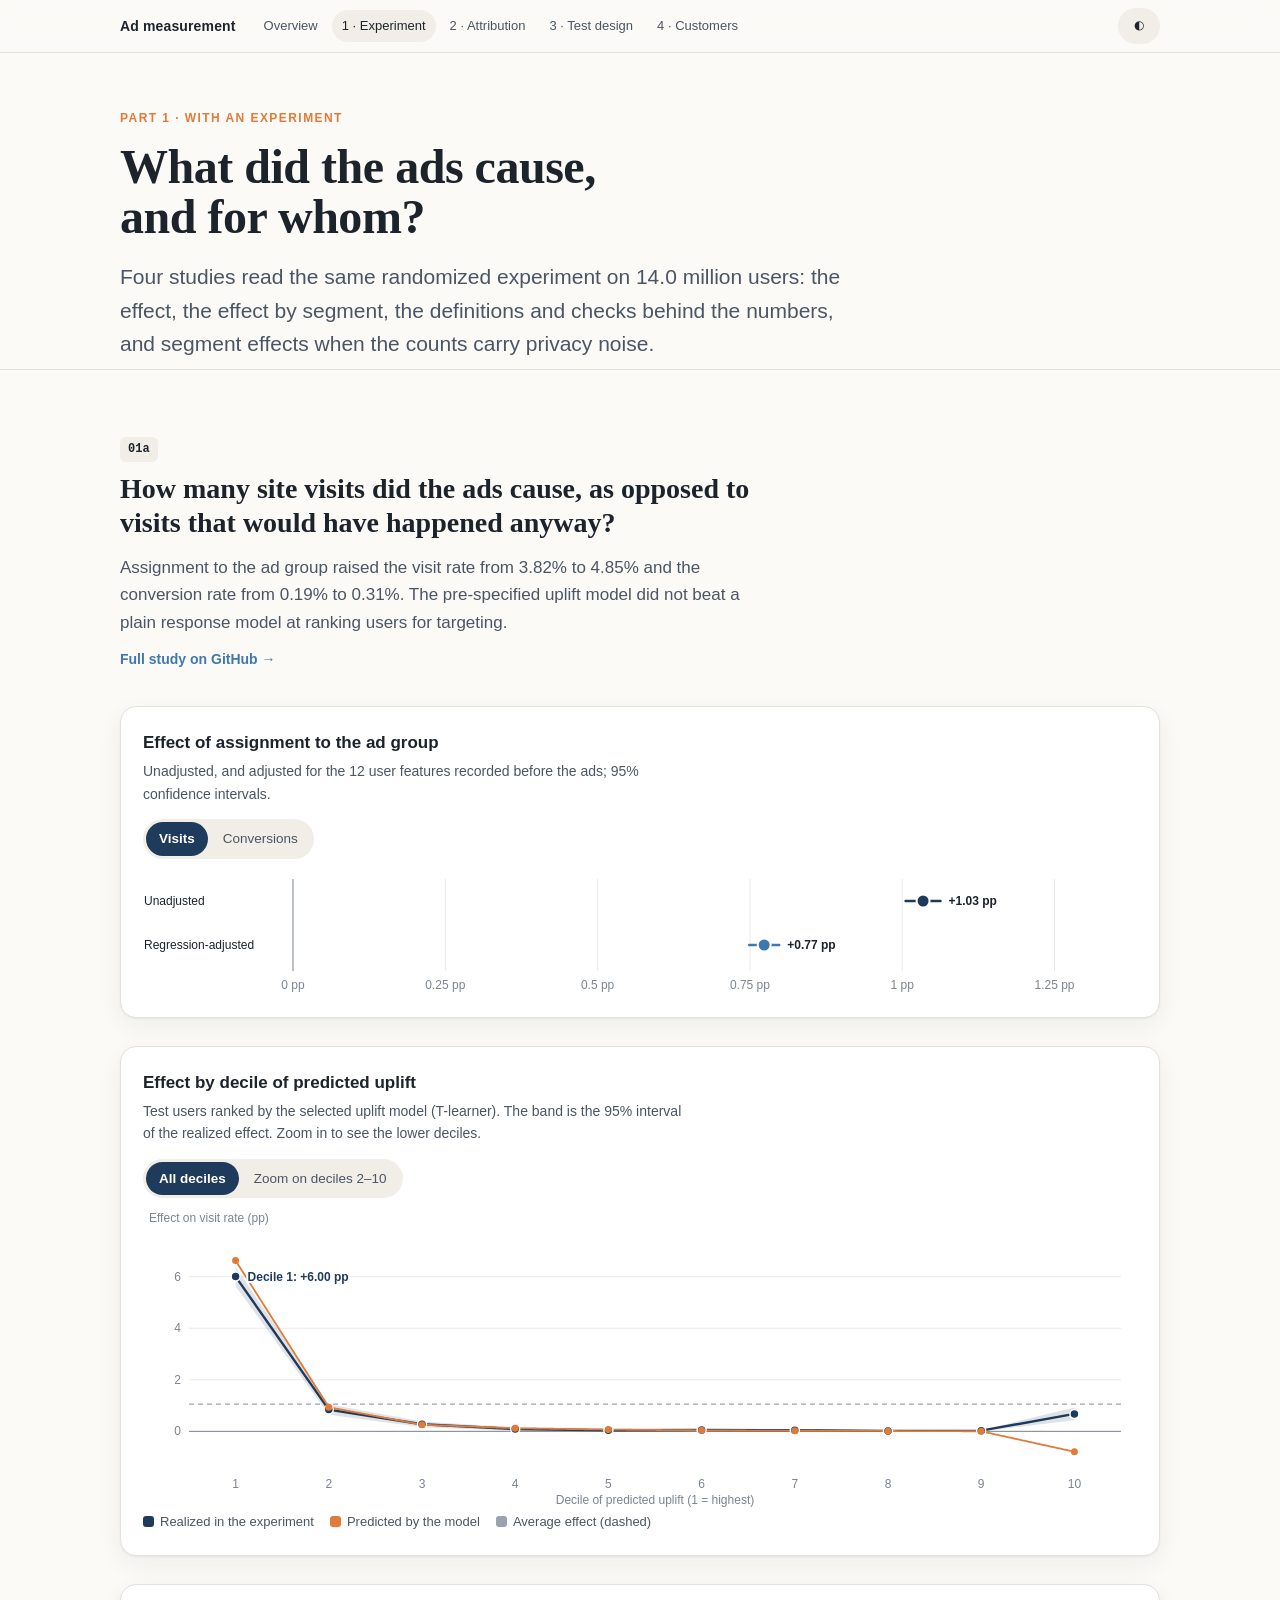
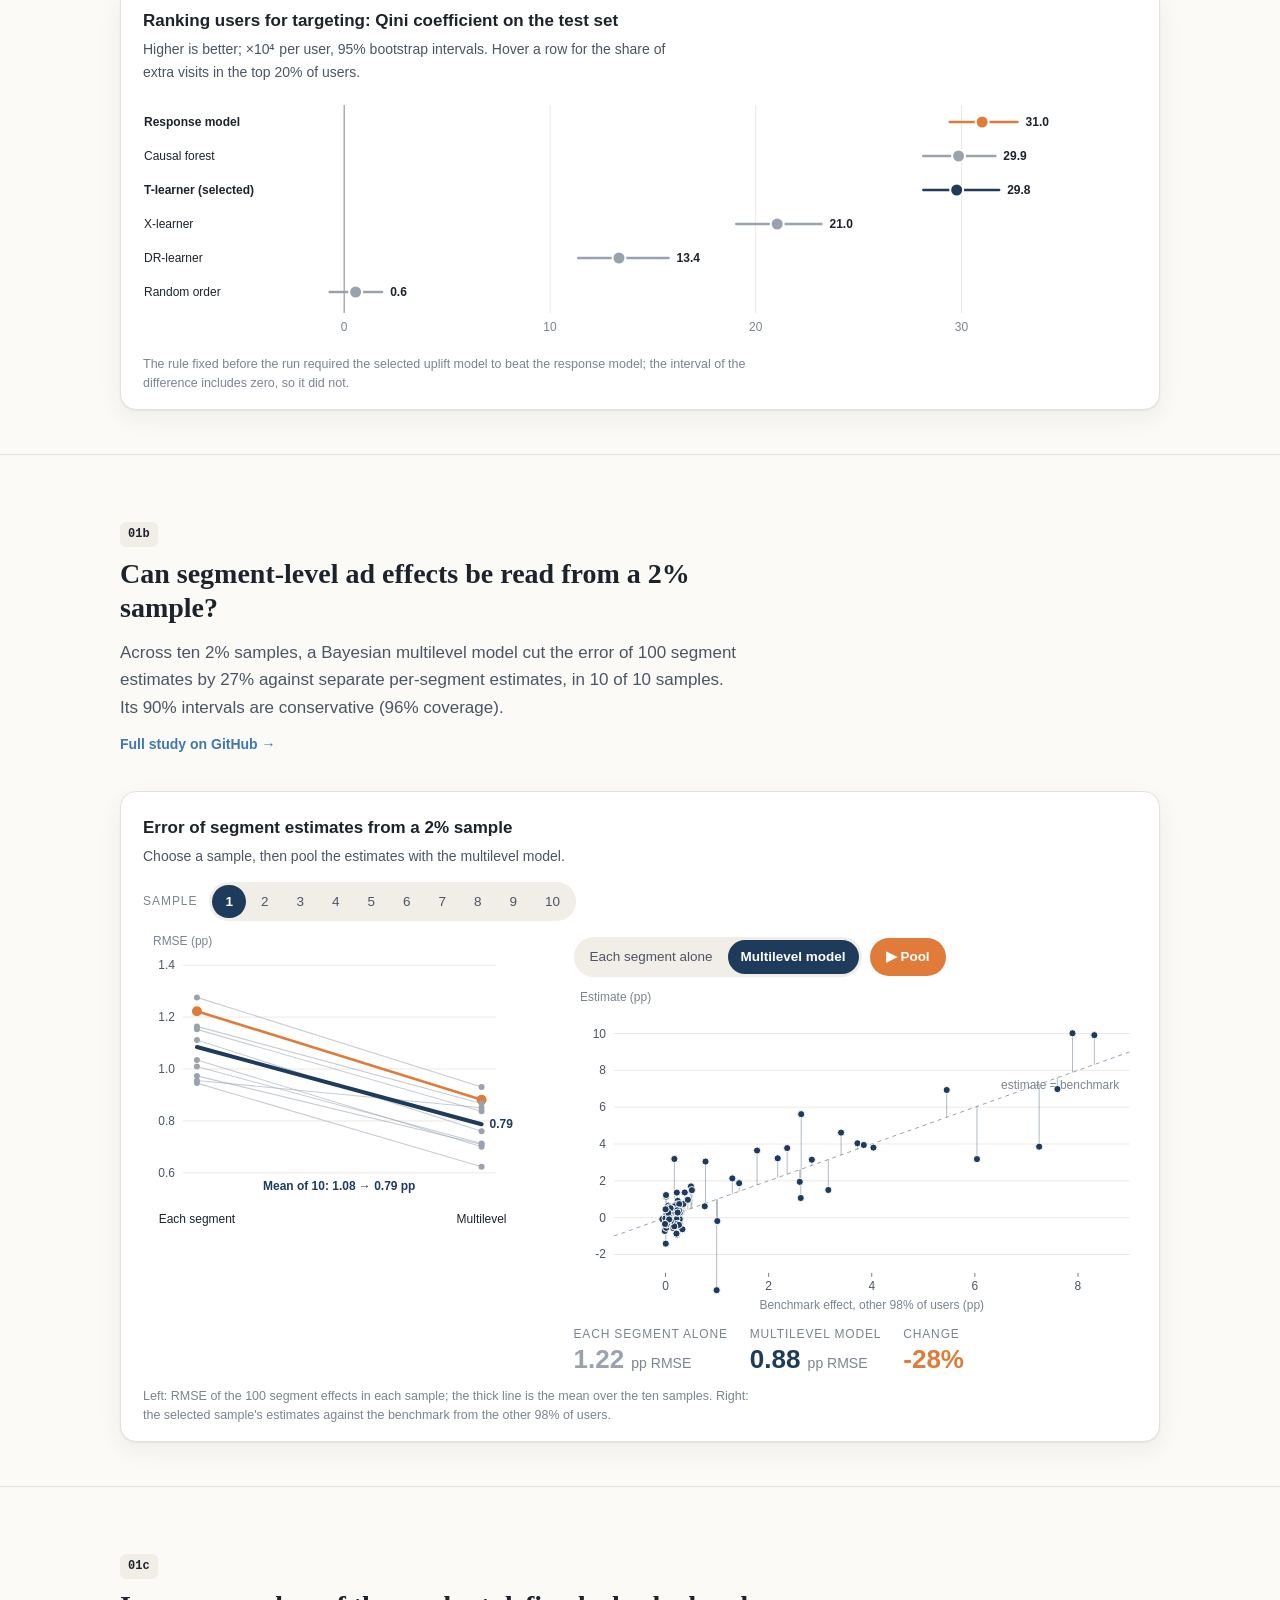
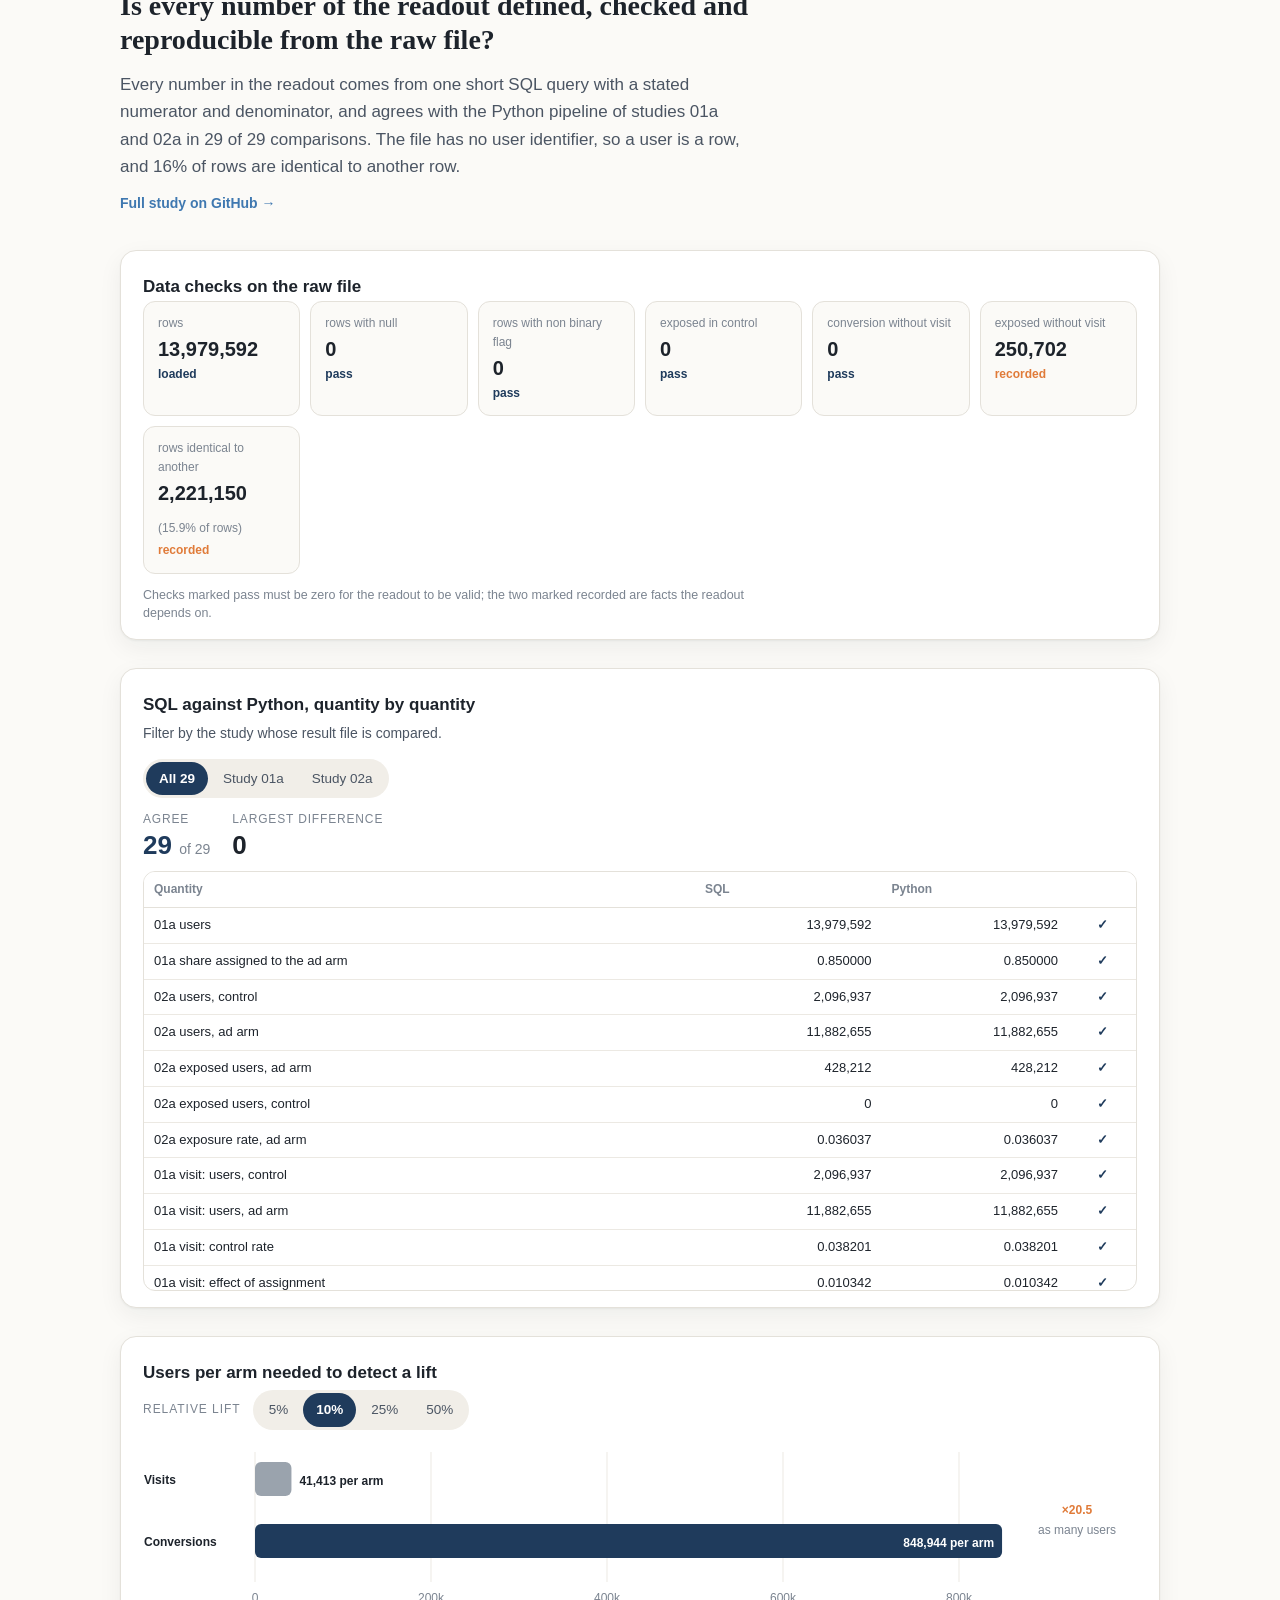
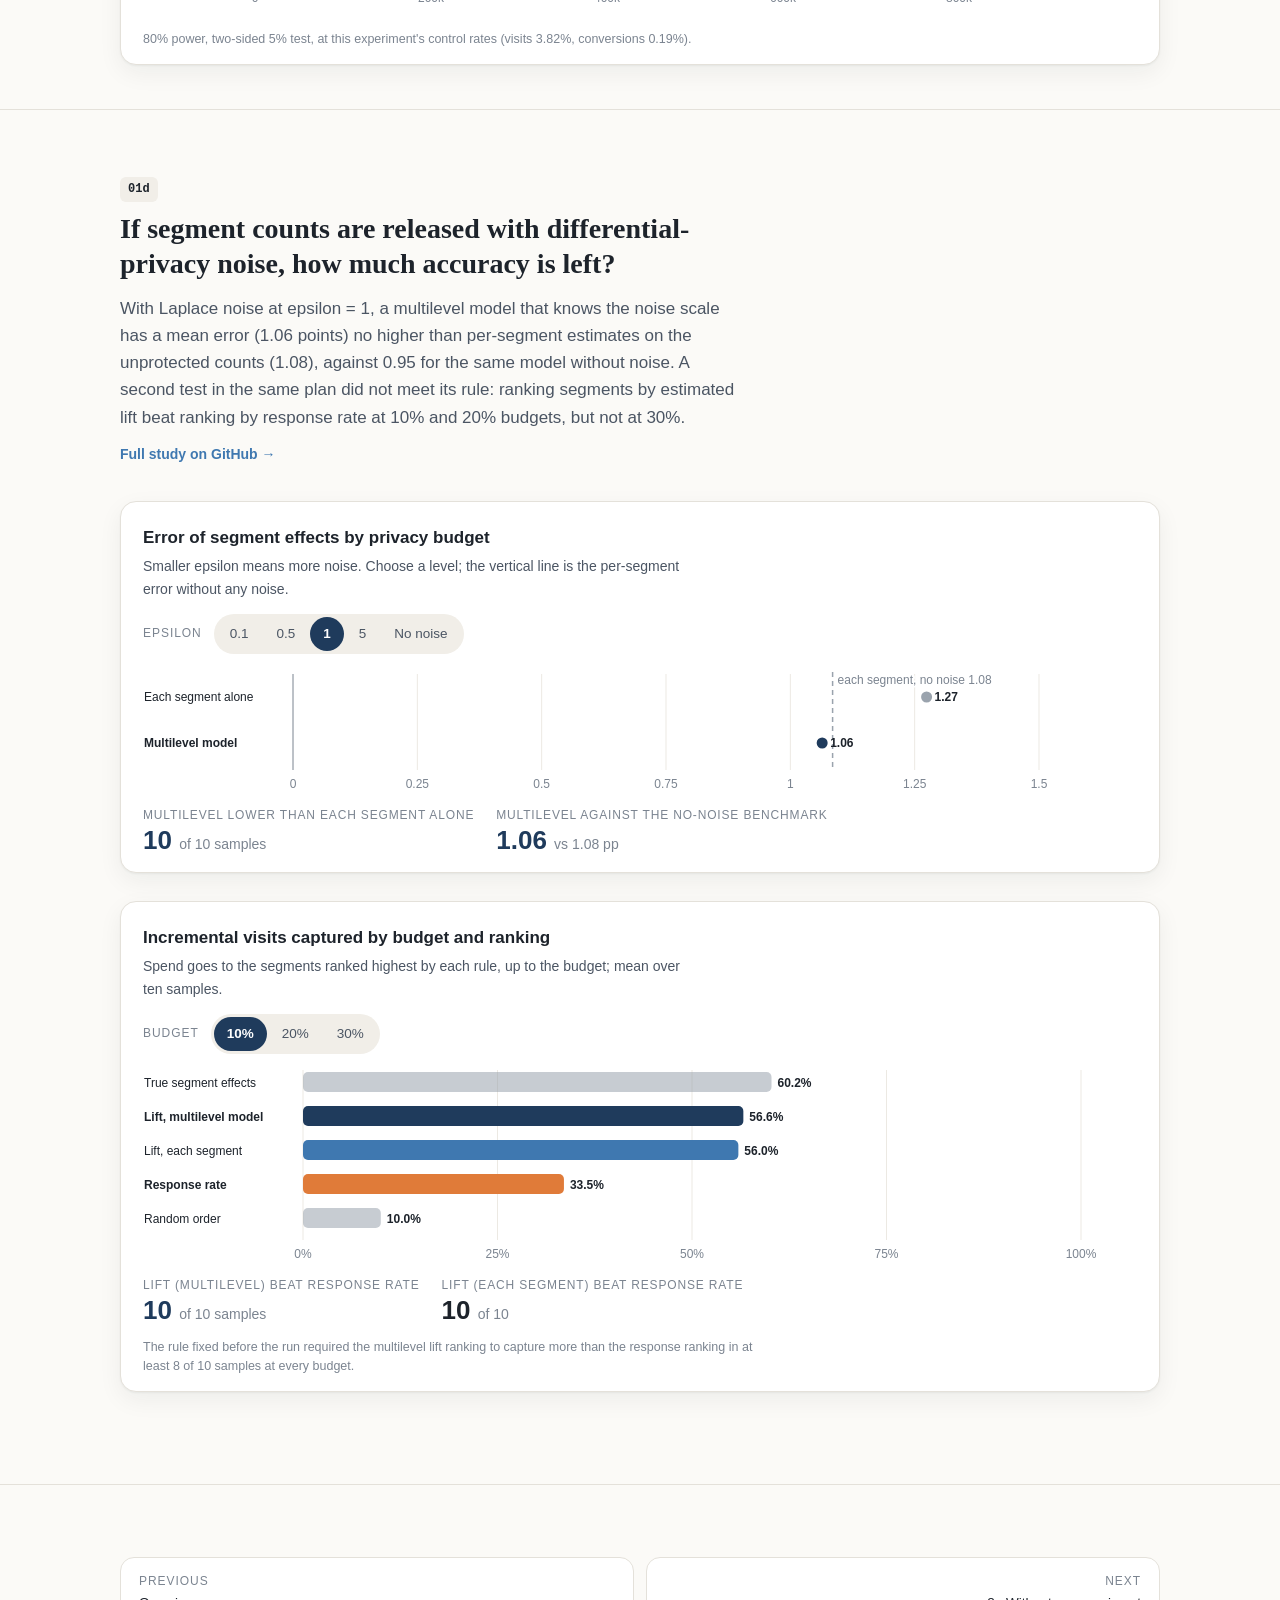
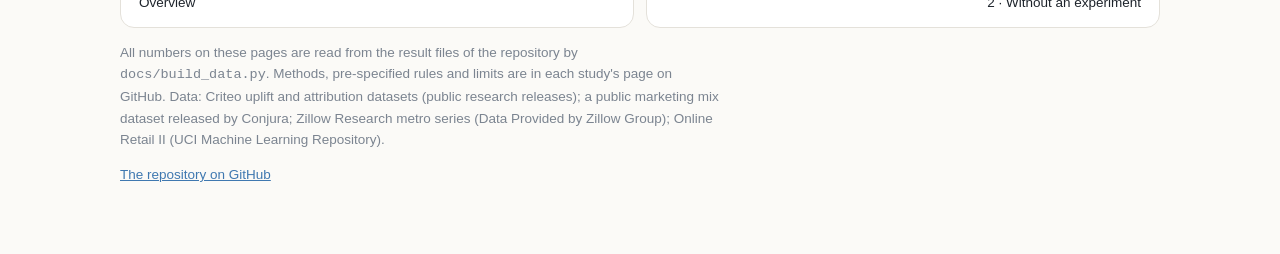
==== commit ecdc682d: "Redesign 02e and 02f, and show that visits rank segments in 03d - 02e, third design: logs of 1.4 to " ====
--- a/docs/01.html
+++ b/docs/01.html
@@ -110,7 +110,7 @@
   <p><a href="https://github.com/lyz44git/ad-measurement-and-metrics">The repository on GitHub</a></p>
 </div></footer>
 <div id="tip" role="tooltip"></div>
-<script src="data.js?v=20261124d"></script>
-<script src="assets/explorer.js?v=20261124d"></script>
+<script src="data.js?v=20261125a"></script>
+<script src="assets/explorer.js?v=20261125a"></script>
 </body>
 </html>
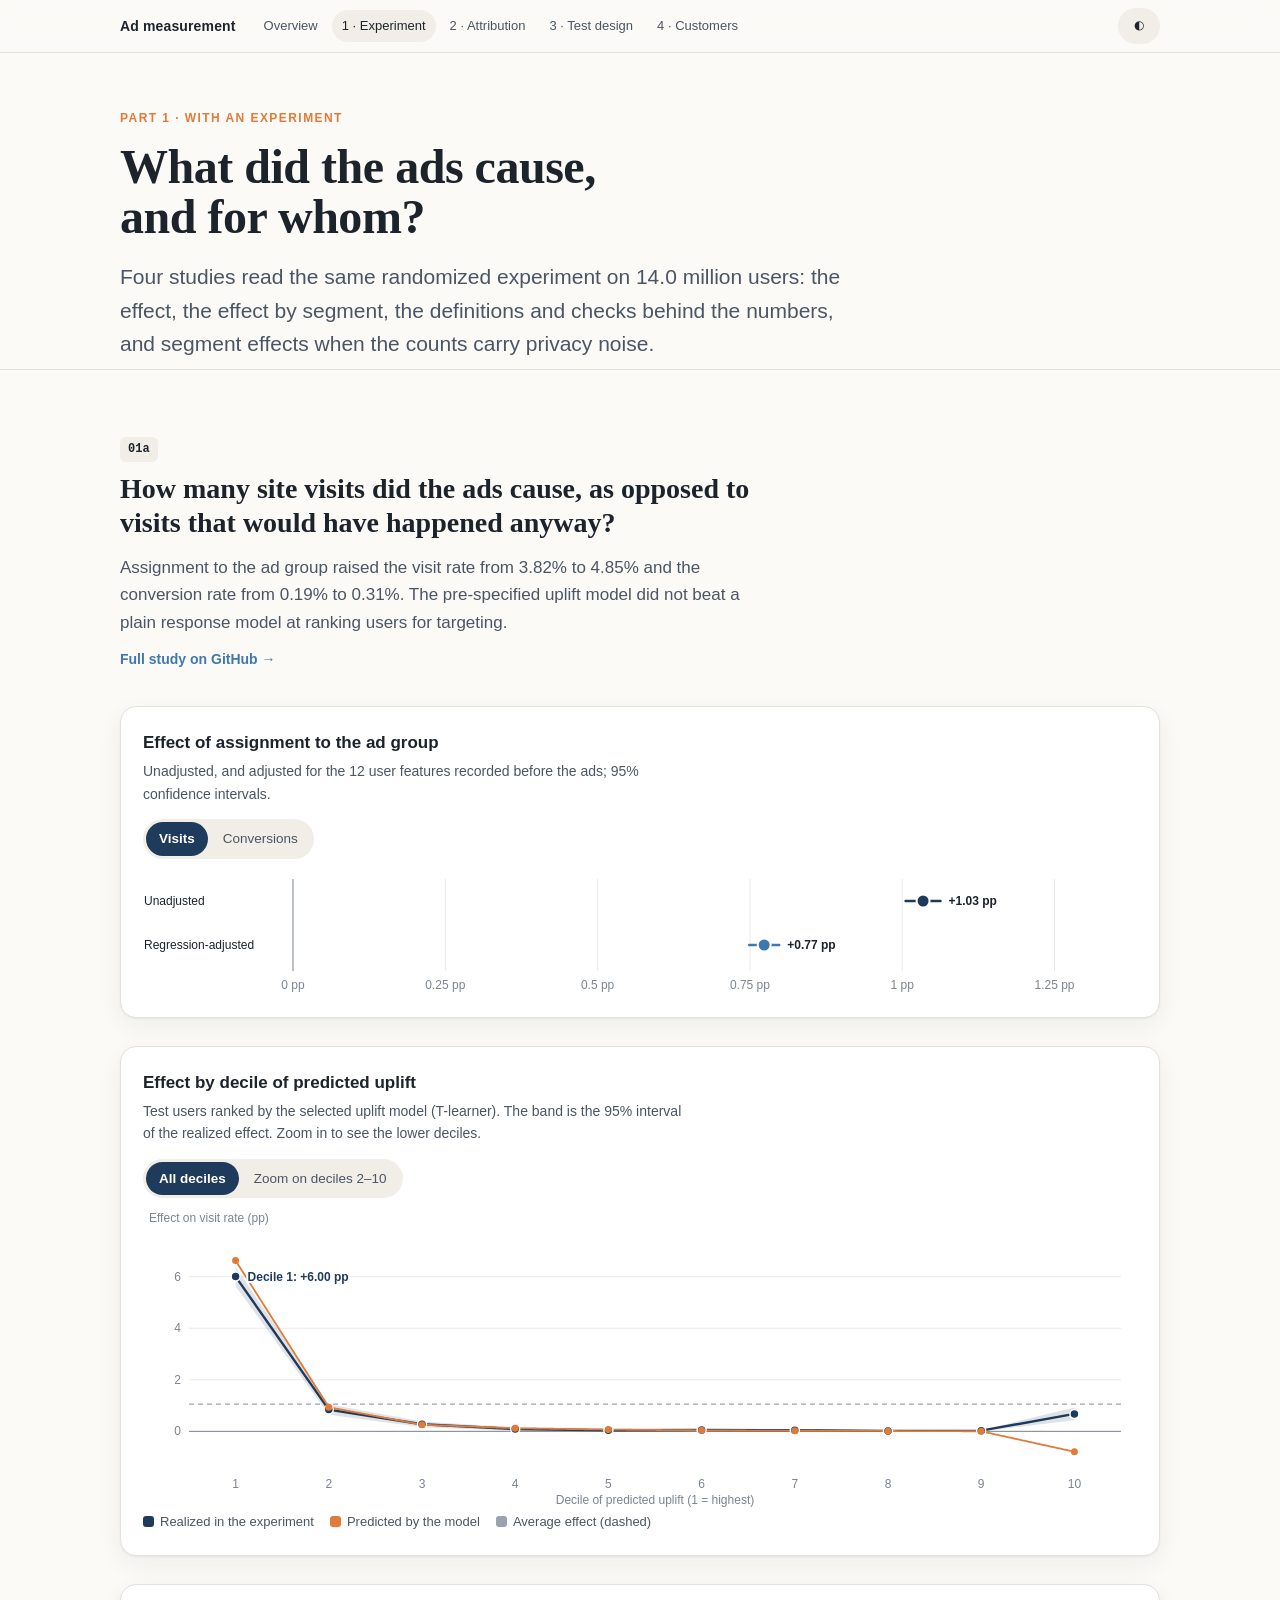
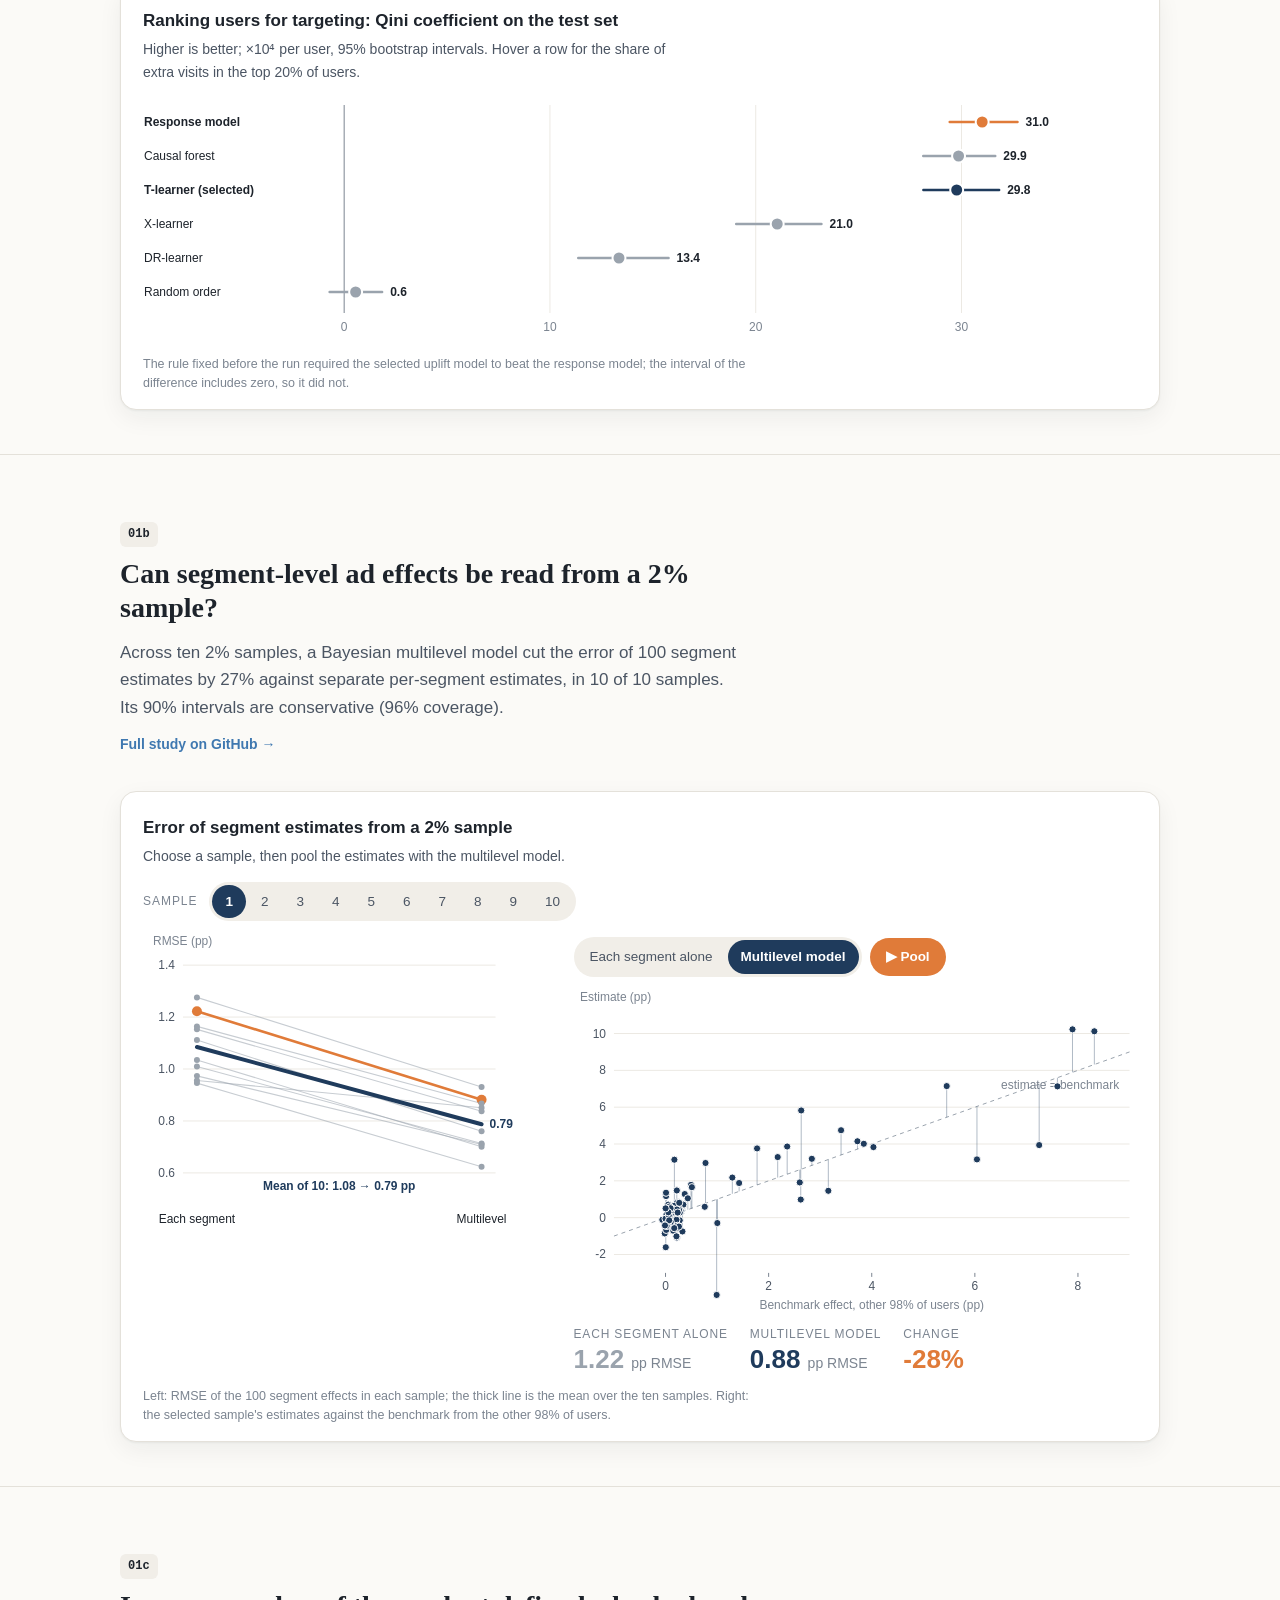
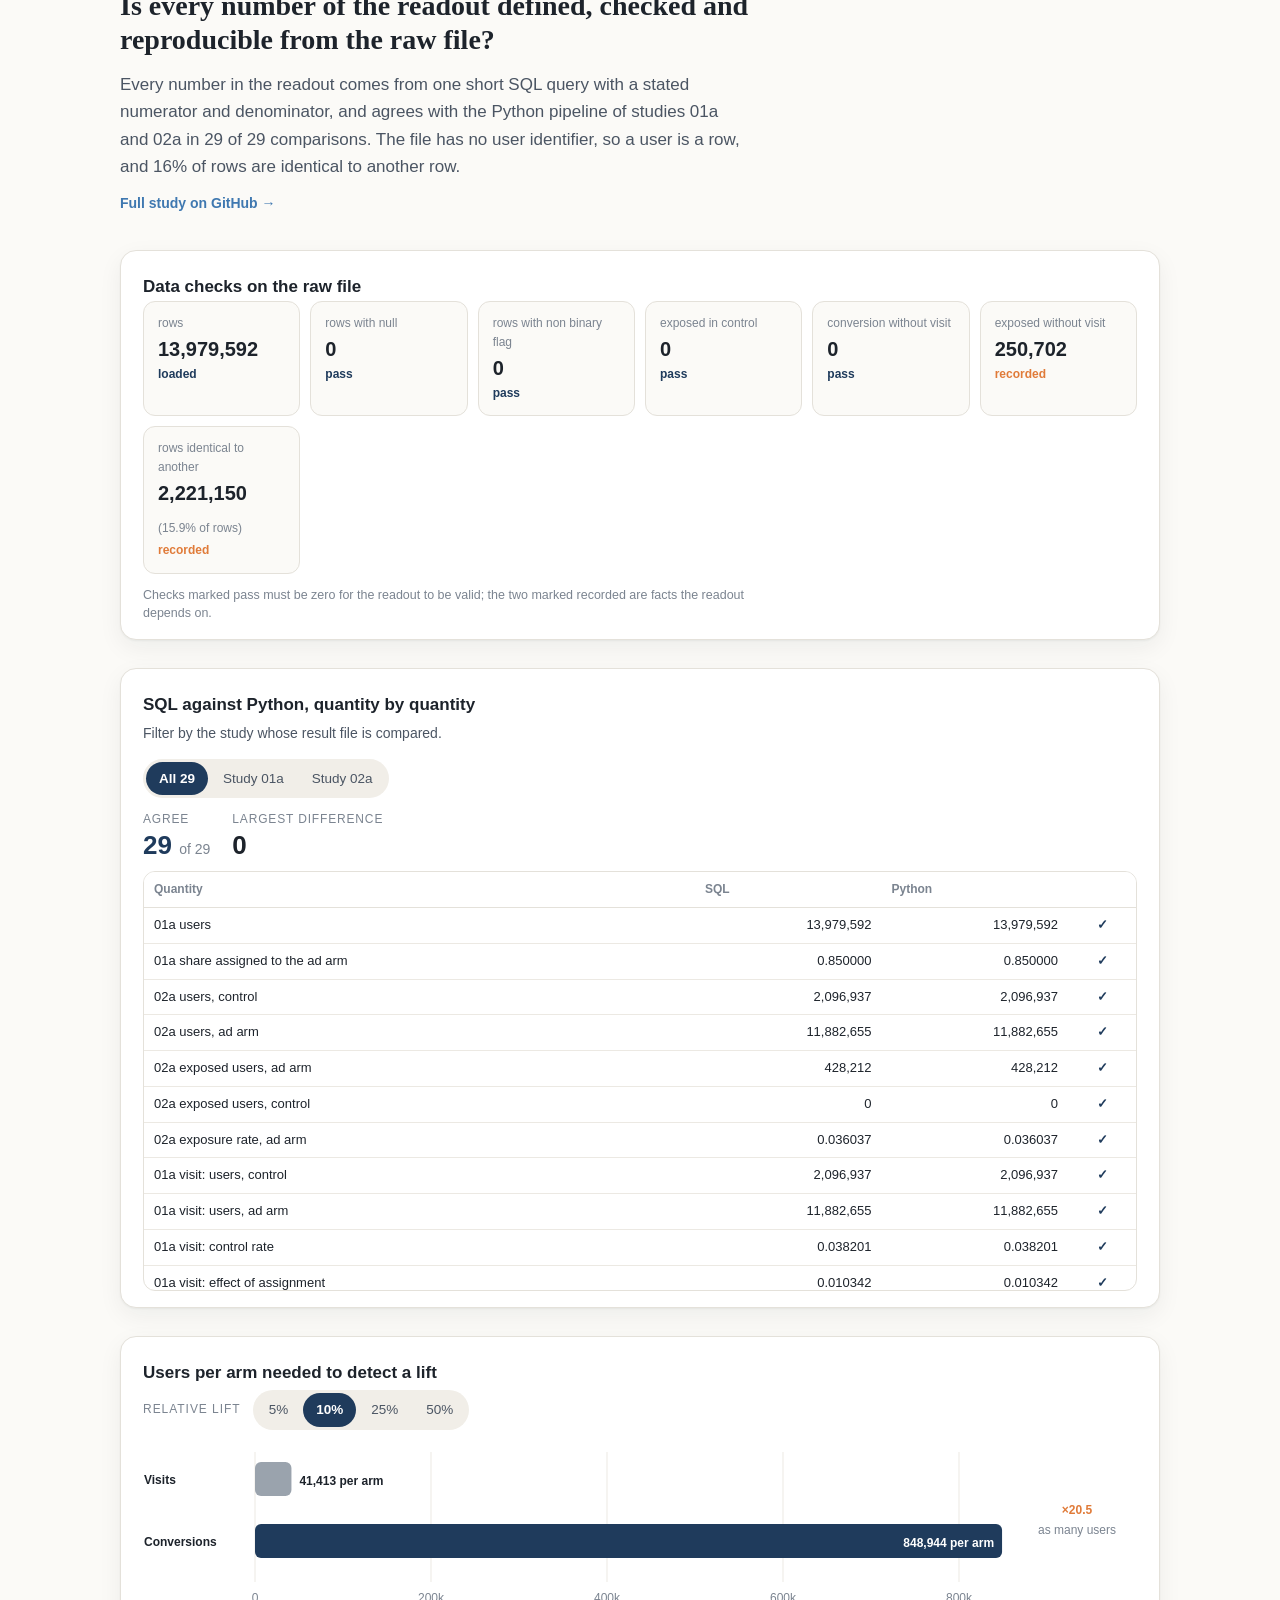
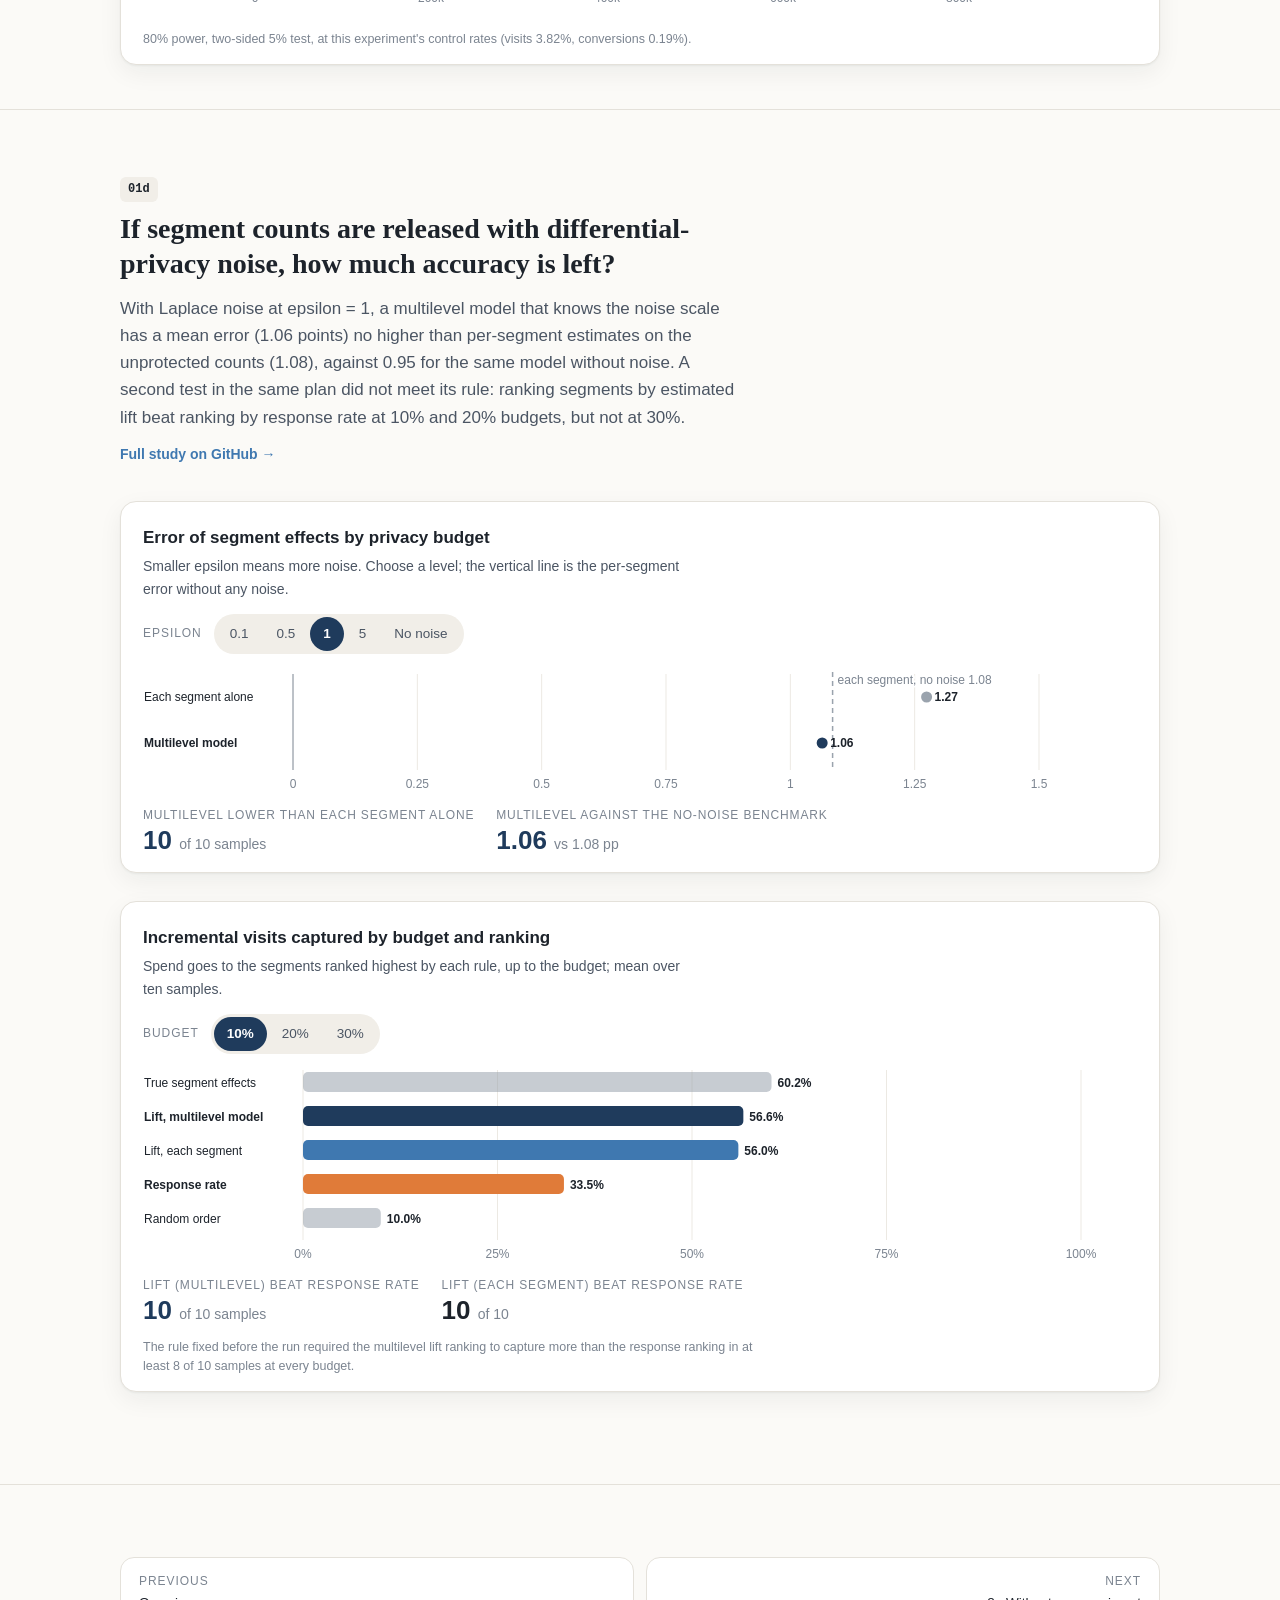
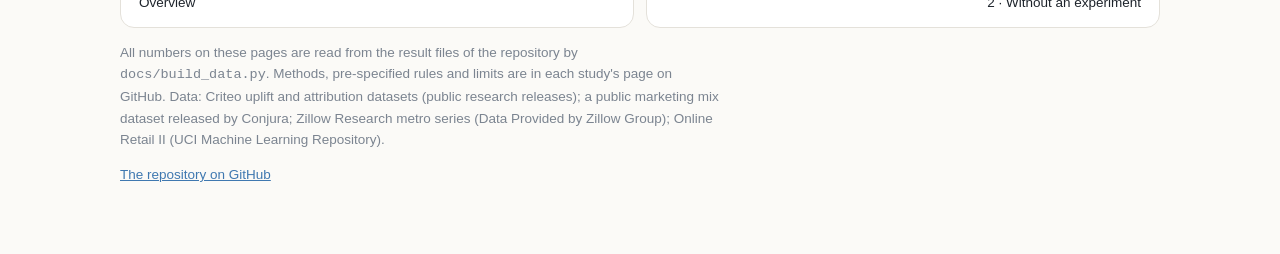
==== commit 5410ff3e: "02f follow-up 4: the corrected ranker with its level measured on the day's predictions Second attemp" ====
--- a/docs/01.html
+++ b/docs/01.html
@@ -110,7 +110,7 @@
   <p><a href="https://github.com/lyz44git/ad-measurement-and-metrics">The repository on GitHub</a></p>
 </div></footer>
 <div id="tip" role="tooltip"></div>
-<script src="data.js?v=20261125a"></script>
-<script src="assets/explorer.js?v=20261125a"></script>
+<script src="data.js?v=20261125b"></script>
+<script src="assets/explorer.js?v=20261125b"></script>
 </body>
 </html>
